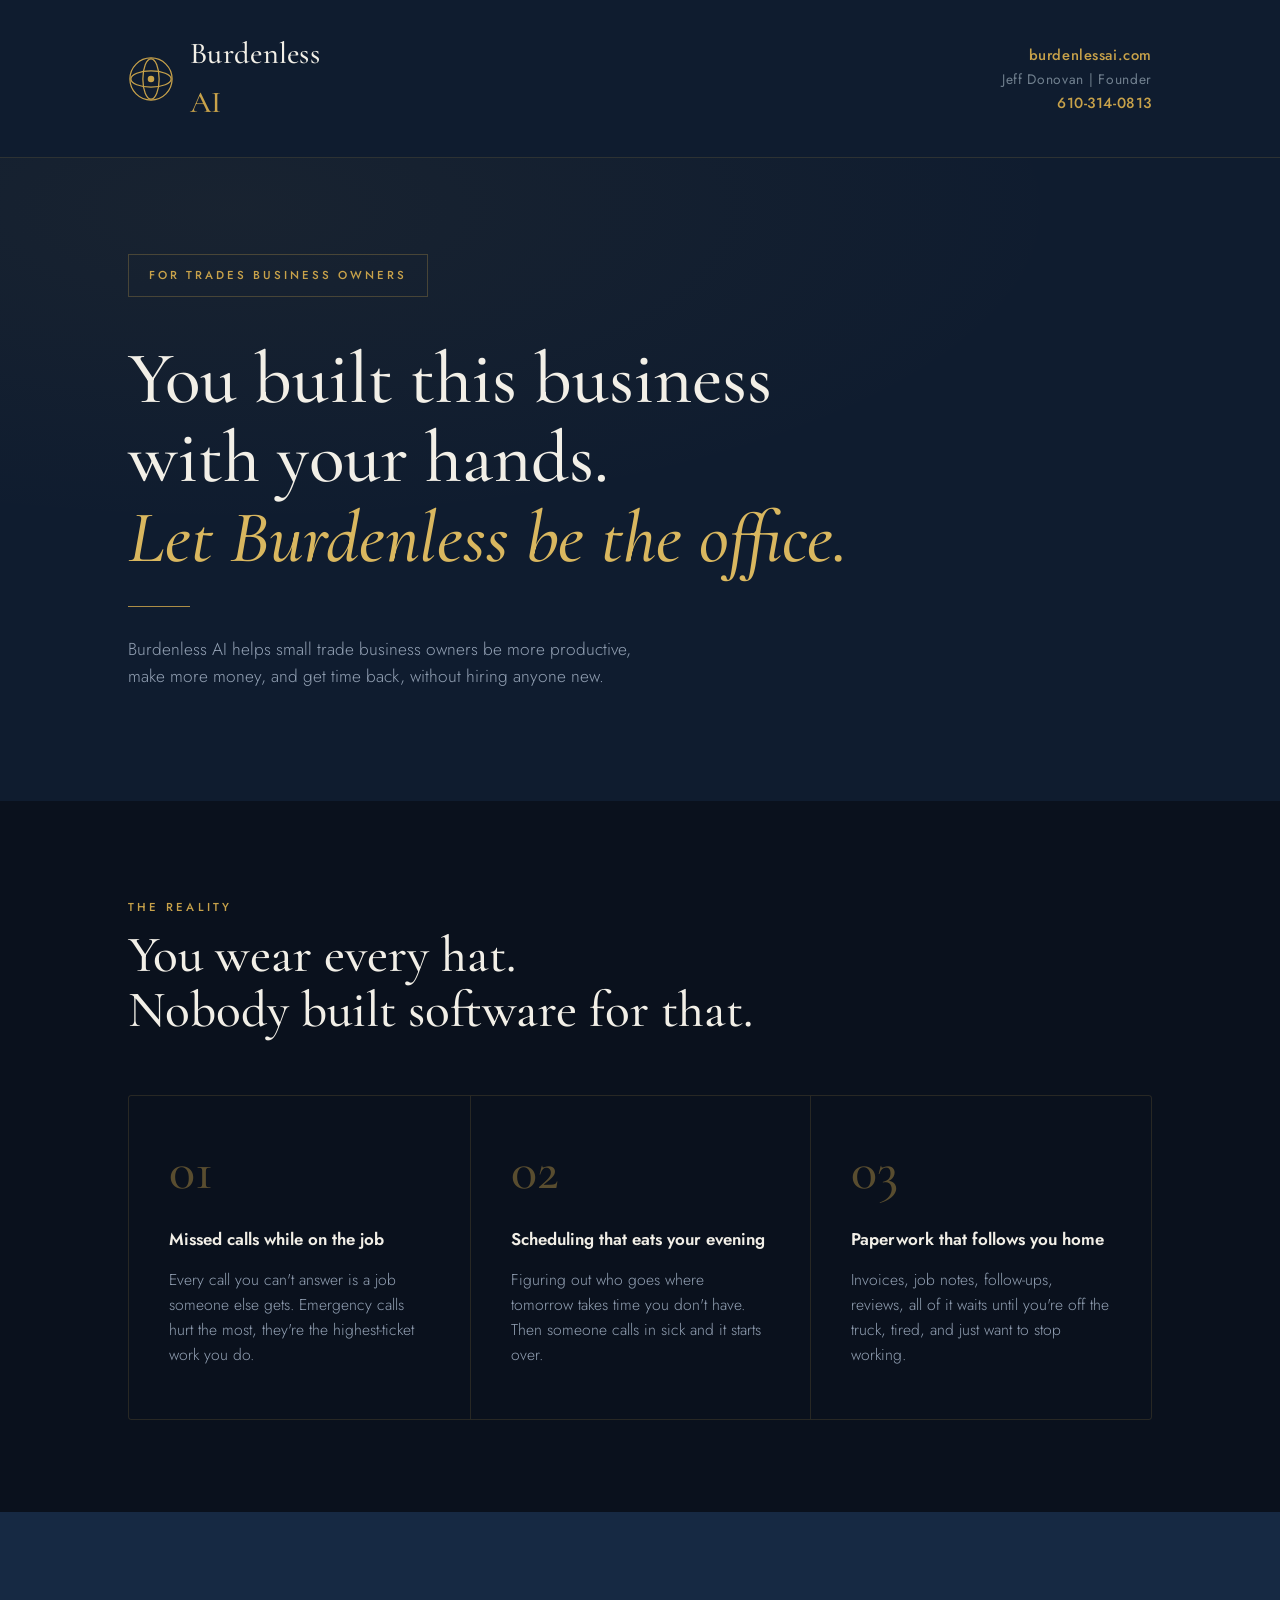
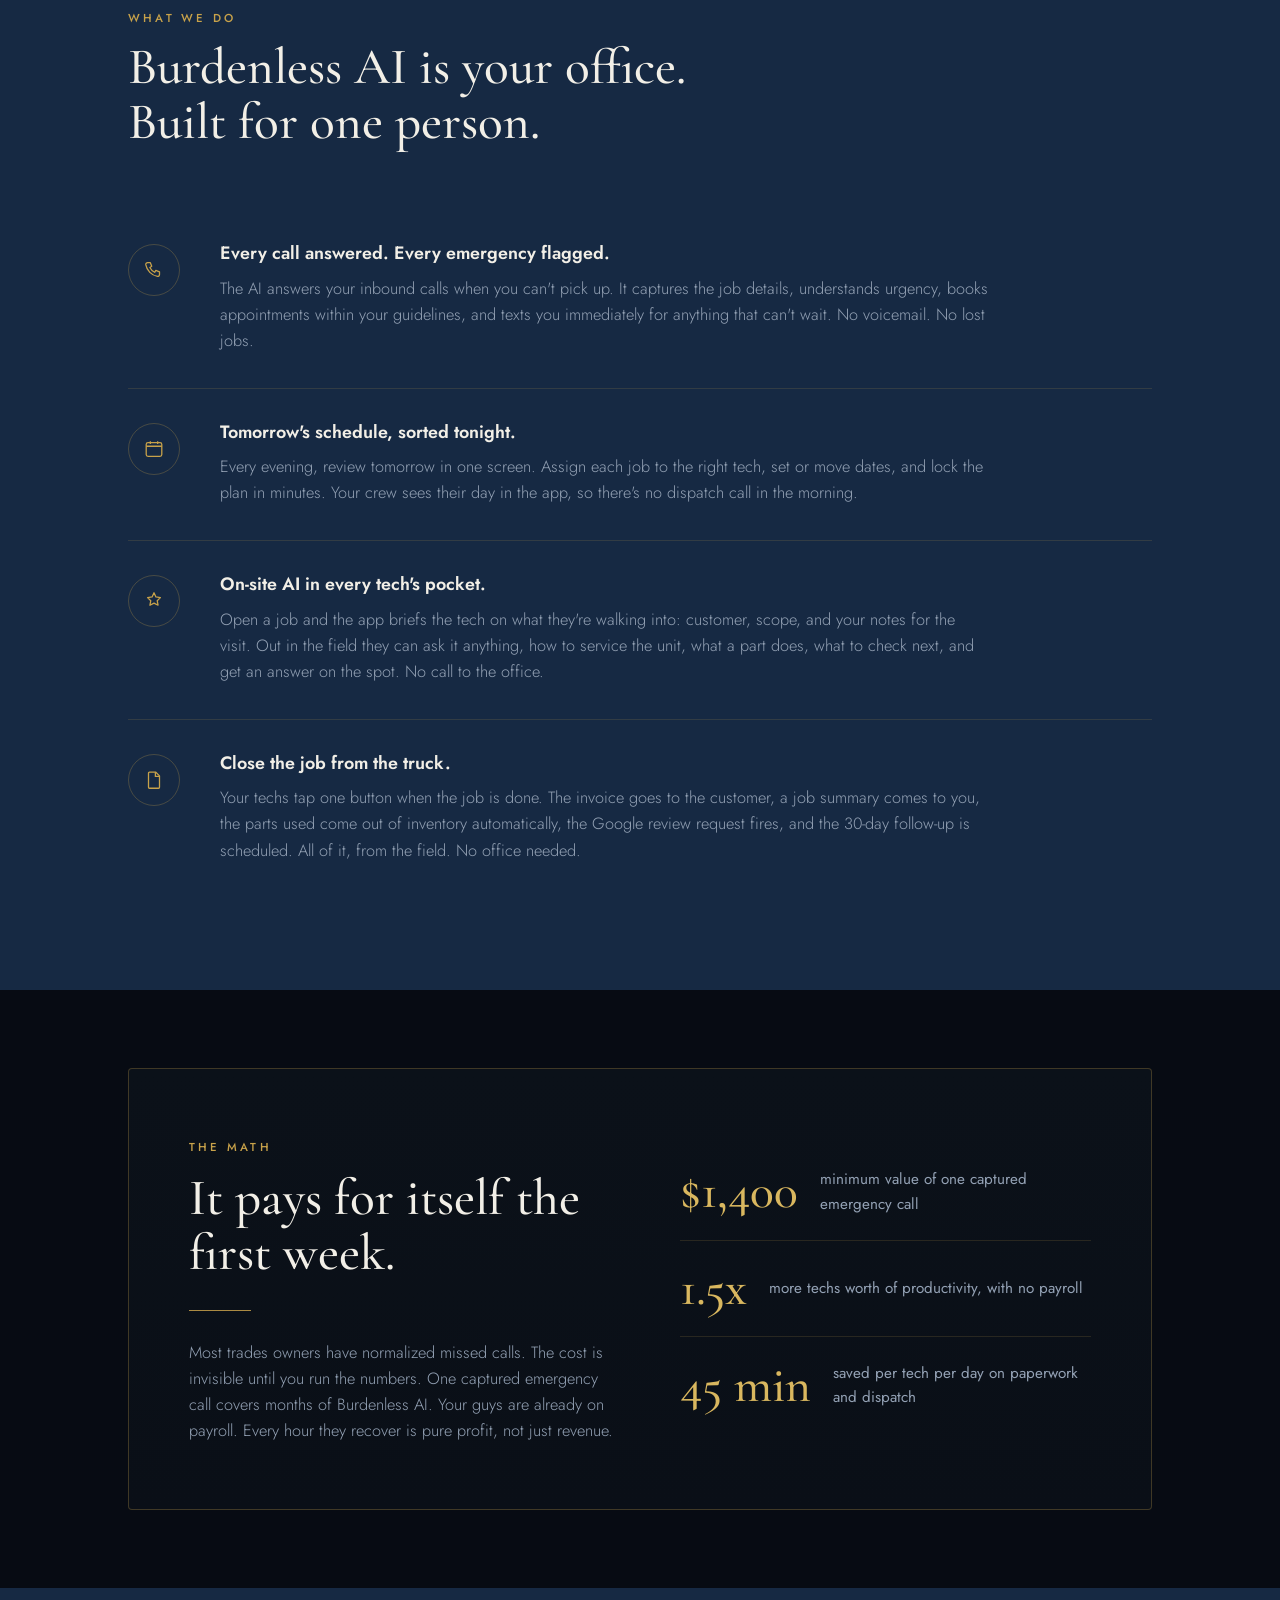
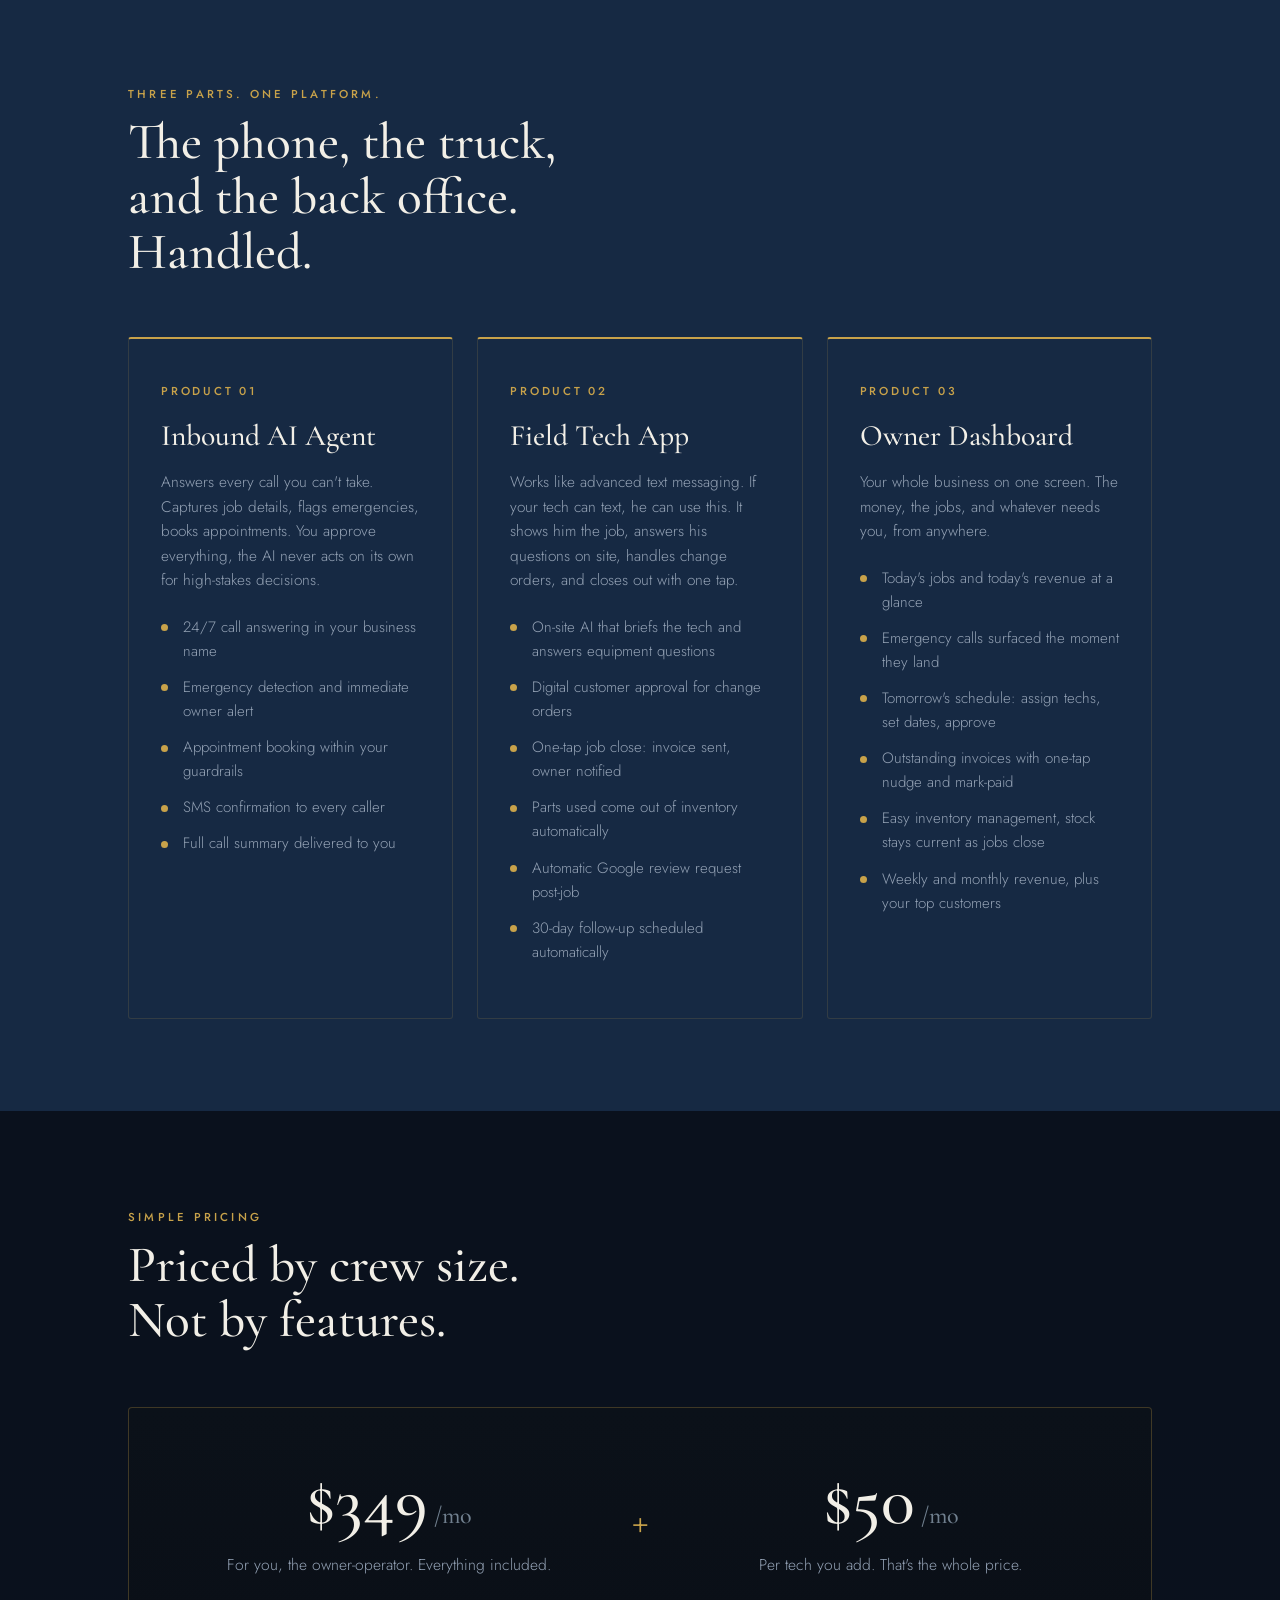
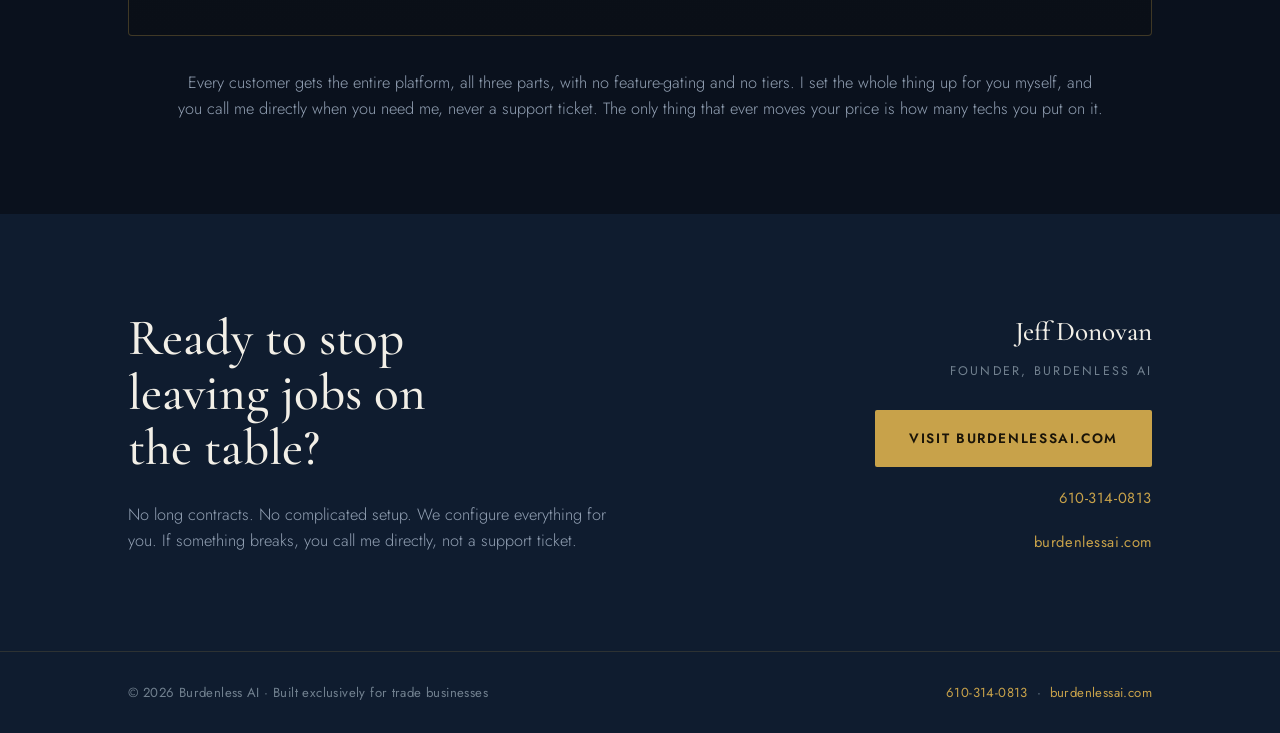
==== index.html @ 1ebee0e8 "Rename burdenless_sales_sheet.html to index.html" ====
<!DOCTYPE html>
<html lang="en">
<head>
<meta charset="UTF-8">
<meta name="viewport" content="width=device-width, initial-scale=1.0">
<title>Burdenless AI — Let Burdenless be the office</title>
<link rel="preconnect" href="https://fonts.googleapis.com">
<link rel="preconnect" href="https://fonts.gstatic.com" crossorigin>
<link href="https://fonts.googleapis.com/css2?family=Cormorant+Garamond:ital,wght@0,400;0,500;0,600;1,400;1,500&family=Jost:wght@300;400;500;600&display=swap" rel="stylesheet">
<style>
  :root{
    --navy:#0f1c2f;
    --navy-dark:#0a111d;
    --navy-light:#162943;
    --ink:#070b13;
    --card:#102036;
    --gold:#c8a24a;
    --gold-bright:#d9b75f;
    --gold-line:rgba(200,162,74,.28);
    --gold-line-soft:rgba(200,162,74,.16);
    --cream:#f2efe7;
    --muted:#93a1b4;
    --muted-dim:#71808f;
    --serif:"Cormorant Garamond",Georgia,serif;
    --sans:"Jost",system-ui,-apple-system,sans-serif;
  }
  *{margin:0;padding:0;box-sizing:border-box}
  html{scroll-behavior:smooth}
  body{
    font-family:var(--sans);
    background:var(--navy);
    color:var(--muted);
    line-height:1.6;
    -webkit-font-smoothing:antialiased;
  }
  .wrap{max-width:1120px;margin:0 auto;padding:0 48px}
  section{position:relative}

  /* type */
  .eyebrow{
    font-family:var(--sans);
    font-weight:500;
    font-size:.72rem;
    letter-spacing:.28em;
    text-transform:uppercase;
    color:var(--gold);
  }
  h1,h2,h3{font-family:var(--serif);color:var(--cream);font-weight:500;line-height:1.08}
  h1{font-size:clamp(2.8rem,6vw,4.6rem)}
  h2{font-size:clamp(2.1rem,4.4vw,3.2rem)}
  .gold-italic{font-style:italic;color:var(--gold-bright);font-weight:500}
  p{font-weight:300;font-size:1.02rem;color:var(--muted)}
  .lead{font-size:1.08rem;max-width:34rem}
  .rule{width:62px;height:1px;background:var(--gold);margin:1.8rem 0;opacity:.85}

  /* header */
  .site-head{border-bottom:1px solid var(--gold-line-soft)}
  .site-head .wrap{display:flex;align-items:center;justify-content:space-between;padding-top:30px;padding-bottom:30px}
  .brand{display:flex;align-items:center;gap:16px}
  .brand .mark{flex:0 0 46px}
  .brand .name{font-family:var(--serif);font-size:1.9rem;color:var(--cream);font-weight:500;letter-spacing:.01em}
  .brand .name b{color:var(--gold);font-weight:500}
  .head-right{text-align:right;line-height:1.5}
  .head-right a{color:var(--gold);text-decoration:none;font-size:.92rem;letter-spacing:.04em;font-weight:500}
  .head-right .who{color:var(--muted-dim);font-size:.86rem;letter-spacing:.05em}

  /* hero */
  .hero{background:
      radial-gradient(120% 90% at 18% 8%,rgba(200,162,74,.05),transparent 55%),
      var(--navy);
    padding:96px 0 110px}
  .pill{
    display:inline-block;border:1px solid var(--gold-line);
    padding:11px 20px;font-size:.72rem;letter-spacing:.26em;text-transform:uppercase;
    color:var(--gold);font-weight:500;margin-bottom:42px}
  .hero h1{margin-bottom:0}
  .hero .lead{margin-top:.4rem}

  /* generic section padding */
  .band{padding:92px 0}
  .band--dark{background:var(--navy-dark)}
  .band--light{background:var(--navy-light)}
  .band--ink{background:var(--ink)}

  /* reality / pain cards */
  .reality h2{margin:.6rem 0 0}
  .pain-grid{
    margin-top:56px;border:1px solid var(--gold-line-soft);border-radius:3px;
    display:grid;grid-template-columns:repeat(3,1fr)}
  .pain-cell{padding:48px 40px 52px}
  .pain-cell + .pain-cell{border-left:1px solid var(--gold-line-soft)}
  .pain-num{font-family:var(--serif);font-size:3.4rem;color:rgba(200,162,74,.42);line-height:1;font-weight:500}
  .pain-cell h3{font-family:var(--sans);font-weight:600;font-size:1.06rem;color:var(--cream);margin:30px 0 16px;line-height:1.35}
  .pain-cell p{font-size:.98rem}

  /* what we do */
  .wwd h2{margin:.6rem 0 0;max-width:24ch}
  .feature-list{margin-top:60px;display:flex;flex-direction:column}
  .feature{display:grid;grid-template-columns:84px 1fr;gap:8px;padding:34px 0}
  .feature + .feature{border-top:1px solid var(--gold-line-soft)}
  .ficon{width:52px;height:52px;border:1px solid var(--gold-line);border-radius:50%;
    display:flex;align-items:center;justify-content:center}
  .ficon svg{width:22px;height:22px;stroke:var(--gold);fill:none;stroke-width:1.4}
  .feature h3{font-family:var(--sans);font-weight:600;font-size:1.12rem;color:var(--cream);margin-bottom:12px}
  .feature p{max-width:48rem}

  /* math card */
  .math-wrap{padding:78px 0}
  .math{border:1px solid var(--gold-line);border-radius:4px;background:linear-gradient(180deg,#0b1119,#0a0f17);
    padding:64px 60px;display:grid;grid-template-columns:1.05fr 1fr;gap:60px;align-items:center}
  .math h2{margin:.8rem 0 0}
  .math .body{margin-top:1.6rem;max-width:30rem}
  .stats{display:flex;flex-direction:column}
  .stat{display:grid;grid-template-columns:auto 1fr;gap:22px;align-items:center;padding:24px 0}
  .stat + .stat{border-top:1px solid var(--gold-line-soft)}
  .stat .fig{font-family:var(--serif);font-weight:500;color:var(--gold-bright);font-size:3.1rem;line-height:.95;white-space:nowrap}
  .stat .lab{font-size:.95rem;color:var(--muted)}

  /* products */
  .prod h2{margin:.6rem 0 0;max-width:18ch}
  .prod-grid{margin-top:56px;display:grid;grid-template-columns:repeat(3,1fr);gap:24px}
  .prod-card{border:1px solid var(--gold-line-soft);border-top:2px solid var(--gold);border-radius:3px;
    padding:38px 32px 42px}
  .prod-card .tag{font-size:.72rem;letter-spacing:.24em;text-transform:uppercase;color:var(--gold);font-weight:500}
  .prod-card h3{font-family:var(--serif);font-size:1.85rem;font-weight:500;color:var(--cream);margin:18px 0 18px}
  .prod-card .desc{font-size:.96rem;margin-bottom:22px}
  .prod-card ul{list-style:none}
  .prod-card li{position:relative;padding-left:22px;font-size:.94rem;color:var(--muted);margin:12px 0;font-weight:300}
  .prod-card li::before{content:"";position:absolute;left:0;top:.62em;width:7px;height:7px;border-radius:50%;background:var(--gold)}

  /* pricing */
  .pricing h2{margin:.6rem 0 0}
  .price-panel{margin-top:58px;border:1px solid var(--gold-line);border-radius:4px;
    background:linear-gradient(180deg,#0b1119,#0a0f17);
    display:grid;grid-template-columns:1fr auto 1fr;align-items:center;gap:30px;padding:58px 48px}
  .price-main,.price-add{text-align:center}
  .price-big{font-family:var(--serif);font-size:4.4rem;color:var(--cream);font-weight:500;line-height:1}
  .price-unit{font-size:1.5rem;color:var(--muted-dim);margin-left:6px}
  .price-cap{font-size:.98rem;color:var(--muted);margin-top:16px;font-weight:300}
  .price-plus{font-family:var(--serif);font-size:2.6rem;color:var(--gold);line-height:1}
  .price-note{max-width:58rem;margin:34px auto 0;text-align:center;font-size:1.02rem;color:var(--muted);font-weight:300}

  /* cta */
  .cta{padding:96px 0}
  .cta-grid{display:grid;grid-template-columns:1.2fr 1fr;gap:60px;align-items:center}
  .cta h2{max-width:14ch}
  .cta .body{margin-top:1.6rem;max-width:30rem}
  .cta-right{text-align:right}
  .cta-right .sig{font-family:var(--serif);font-size:1.7rem;color:var(--cream);font-weight:500}
  .cta-right .role{font-size:.78rem;letter-spacing:.18em;text-transform:uppercase;color:var(--muted-dim);margin:8px 0 28px}
  .btn{display:inline-block;background:var(--gold);color:#1a1408;text-decoration:none;
    font-weight:600;letter-spacing:.12em;font-size:.85rem;text-transform:uppercase;
    padding:18px 34px;border-radius:2px;transition:background .2s}
  .btn:hover{background:var(--gold-bright)}
  .cta-right .link{display:block;margin-top:20px;color:var(--gold);text-decoration:none;font-size:.92rem;letter-spacing:.04em}

  footer{border-top:1px solid var(--gold-line-soft)}
  footer .wrap{display:flex;justify-content:space-between;align-items:center;
    padding-top:30px;padding-bottom:30px;font-size:.82rem;color:var(--muted-dim);letter-spacing:.03em}
  footer a{color:var(--gold);text-decoration:none}

  /* responsive */
  @media(max-width:980px){
    .prod-grid{grid-template-columns:1fr}
  }
  @media(max-width:860px){
    .wrap{padding:0 26px}
    .site-head .wrap{flex-direction:column;gap:16px;text-align:center}
    .head-right{text-align:center}
    .hero{padding:64px 0 72px}
    .band{padding:64px 0}
    .pain-grid,.prod-grid,.price-panel,.math,.cta-grid{grid-template-columns:1fr}
    .pain-cell + .pain-cell{border-left:none;border-top:1px solid var(--gold-line-soft)}
    .math{padding:44px 32px;gap:36px}
    .feature{grid-template-columns:1fr;gap:18px}
    .cta-right,.cta-right.cta-right{text-align:left}
    footer .wrap{flex-direction:column;gap:10px;text-align:center}
  }
  @media print{
    body{background:#fff}
    .hero,.band--dark,.band--light,.band--ink,.math{background:#fff !important}
    h1,h2,h3,.brand .name{color:#11203a}
  }
</style>
</head>
<body>

<!-- HEADER -->
<header class="site-head">
  <div class="wrap">
    <div class="brand">
      <svg class="mark" viewBox="0 0 48 48" fill="none" xmlns="http://www.w3.org/2000/svg" aria-hidden="true">
        <circle cx="24" cy="24" r="22" stroke="#c8a24a" stroke-width="1.3"/>
        <ellipse cx="24" cy="24" rx="21" ry="8.5" stroke="#c8a24a" stroke-width="1.3"/>
        <ellipse cx="24" cy="24" rx="8.5" ry="21" stroke="#c8a24a" stroke-width="1.3"/>
        <circle cx="24" cy="24" r="3.4" fill="#c8a24a"/>
      </svg>
      <span class="name">Burdenless <b>AI</b></span>
    </div>
    <div class="head-right">
      <a href="https://burdenlessai.com">burdenlessai.com</a><br>
      <span class="who">Jeff Donovan | Founder</span><br>
      <a href="tel:+16103140813">610-314-0813</a>
    </div>
  </div>
</header>

<!-- HERO -->
<section class="hero">
  <div class="wrap">
    <span class="pill">For trades business owners</span>
    <h1>You built this business<br>with your hands.<br><span class="gold-italic">Let Burdenless be the office.</span></h1>
    <div class="rule"></div>
    <p class="lead">Burdenless AI helps small trade business owners be more productive, make more money, and get time back, without hiring anyone new.</p>
  </div>
</section>

<!-- THE REALITY -->
<section class="band band--dark reality">
  <div class="wrap">
    <span class="eyebrow">The reality</span>
    <h2>You wear every hat.<br>Nobody built software for that.</h2>
    <div class="pain-grid">
      <div class="pain-cell">
        <div class="pain-num">01</div>
        <h3>Missed calls while on the job</h3>
        <p>Every call you can't answer is a job someone else gets. Emergency calls hurt the most, they're the highest-ticket work you do.</p>
      </div>
      <div class="pain-cell">
        <div class="pain-num">02</div>
        <h3>Scheduling that eats your evening</h3>
        <p>Figuring out who goes where tomorrow takes time you don't have. Then someone calls in sick and it starts over.</p>
      </div>
      <div class="pain-cell">
        <div class="pain-num">03</div>
        <h3>Paperwork that follows you home</h3>
        <p>Invoices, job notes, follow-ups, reviews, all of it waits until you're off the truck, tired, and just want to stop working.</p>
      </div>
    </div>
  </div>
</section>

<!-- WHAT WE DO -->
<section class="band band--light wwd">
  <div class="wrap">
    <span class="eyebrow">What we do</span>
    <h2>Burdenless AI is your office. Built for one person.</h2>
    <div class="feature-list">

      <div class="feature">
        <div class="ficon">
          <svg viewBox="0 0 24 24"><path d="M5 4h3l1.5 4-2 1.3a11 11 0 0 0 5.2 5.2l1.3-2 4 1.5v3a2 2 0 0 1-2.2 2A16 16 0 0 1 3 6.2 2 2 0 0 1 5 4Z" stroke-linejoin="round"/></svg>
        </div>
        <div>
          <h3>Every call answered. Every emergency flagged.</h3>
          <p>The AI answers your inbound calls when you can't pick up. It captures the job details, understands urgency, books appointments within your guidelines, and texts you immediately for anything that can't wait. No voicemail. No lost jobs.</p>
        </div>
      </div>

      <div class="feature">
        <div class="ficon">
          <svg viewBox="0 0 24 24"><rect x="3.5" y="5" width="17" height="15" rx="2"/><path d="M3.5 9h17M8 3.5v3M16 3.5v3"/></svg>
        </div>
        <div>
          <h3>Tomorrow's schedule, sorted tonight.</h3>
          <p>Every evening, review tomorrow in one screen. Assign each job to the right tech, set or move dates, and lock the plan in minutes. Your crew sees their day in the app, so there's no dispatch call in the morning.</p>
        </div>
      </div>

      <div class="feature">
        <div class="ficon">
          <svg viewBox="0 0 24 24"><path d="M12 3l2.1 4.6L19 8.3l-3.5 3.4.9 4.9L12 14.3 7.6 16.6l.9-4.9L5 8.3l4.9-.7L12 3Z" stroke-linejoin="round"/></svg>
        </div>
        <div>
          <h3>On-site AI in every tech's pocket.</h3>
          <p>Open a job and the app briefs the tech on what they're walking into: customer, scope, and your notes for the visit. Out in the field they can ask it anything, how to service the unit, what a part does, what to check next, and get an answer on the spot. No call to the office.</p>
        </div>
      </div>

      <div class="feature">
        <div class="ficon">
          <svg viewBox="0 0 24 24"><path d="M7 3.5h7l4 4V20a1 1 0 0 1-1 1H7a1 1 0 0 1-1-1V4.5a1 1 0 0 1 1-1Z" stroke-linejoin="round"/><path d="M13.5 3.5V8h4.5"/></svg>
        </div>
        <div>
          <h3>Close the job from the truck.</h3>
          <p>Your techs tap one button when the job is done. The invoice goes to the customer, a job summary comes to you, the parts used come out of inventory automatically, the Google review request fires, and the 30-day follow-up is scheduled. All of it, from the field. No office needed.</p>
        </div>
      </div>

    </div>
  </div>
</section>

<!-- THE MATH -->
<section class="band--ink math-wrap">
  <div class="wrap">
    <div class="math">
      <div>
        <span class="eyebrow">The math</span>
        <h2>It pays for itself the first week.</h2>
        <div class="rule"></div>
        <p class="body">Most trades owners have normalized missed calls. The cost is invisible until you run the numbers. One captured emergency call covers months of Burdenless AI. Your guys are already on payroll. Every hour they recover is pure profit, not just revenue.</p>
      </div>
      <div class="stats">
        <div class="stat">
          <div class="fig">$1,400</div>
          <div class="lab">minimum value of one captured emergency call</div>
        </div>
        <div class="stat">
          <div class="fig">1.5x</div>
          <div class="lab">more techs worth of productivity, with no payroll</div>
        </div>
        <div class="stat">
          <div class="fig">45 min</div>
          <div class="lab">saved per tech per day on paperwork and dispatch</div>
        </div>
      </div>
    </div>
  </div>
</section>

<!-- TWO PRODUCTS -->
<section class="band band--light prod">
  <div class="wrap">
    <span class="eyebrow">Three parts. One platform.</span>
    <h2>The phone, the truck, and the back office. Handled.</h2>
    <div class="prod-grid">
      <div class="prod-card">
        <span class="tag">Product 01</span>
        <h3>Inbound AI Agent</h3>
        <p class="desc">Answers every call you can't take. Captures job details, flags emergencies, books appointments. You approve everything, the AI never acts on its own for high-stakes decisions.</p>
        <ul>
          <li>24/7 call answering in your business name</li>
          <li>Emergency detection and immediate owner alert</li>
          <li>Appointment booking within your guardrails</li>
          <li>SMS confirmation to every caller</li>
          <li>Full call summary delivered to you</li>
        </ul>
      </div>
      <div class="prod-card">
        <span class="tag">Product 02</span>
        <h3>Field Tech App</h3>
        <p class="desc">Works like advanced text messaging. If your tech can text, he can use this. It shows him the job, answers his questions on site, handles change orders, and closes out with one tap.</p>
        <ul>
          <li>On-site AI that briefs the tech and answers equipment questions</li>
          <li>Digital customer approval for change orders</li>
          <li>One-tap job close: invoice sent, owner notified</li>
          <li>Parts used come out of inventory automatically</li>
          <li>Automatic Google review request post-job</li>
          <li>30-day follow-up scheduled automatically</li>
        </ul>
      </div>
      <div class="prod-card">
        <span class="tag">Product 03</span>
        <h3>Owner Dashboard</h3>
        <p class="desc">Your whole business on one screen. The money, the jobs, and whatever needs you, from anywhere.</p>
        <ul>
          <li>Today's jobs and today's revenue at a glance</li>
          <li>Emergency calls surfaced the moment they land</li>
          <li>Tomorrow's schedule: assign techs, set dates, approve</li>
          <li>Outstanding invoices with one-tap nudge and mark-paid</li>
          <li>Easy inventory management, stock stays current as jobs close</li>
          <li>Weekly and monthly revenue, plus your top customers</li>
        </ul>
      </div>
    </div>
  </div>
</section>

<!-- PRICING -->
<section class="band band--dark pricing">
  <div class="wrap">
    <span class="eyebrow">Simple pricing</span>
    <h2>Priced by crew size.<br>Not by features.</h2>
    <div class="price-panel">
      <div class="price-main">
        <div class="price-big">$349<span class="price-unit">/mo</span></div>
        <div class="price-cap">For you, the owner-operator. Everything included.</div>
      </div>
      <div class="price-plus">+</div>
      <div class="price-add">
        <div class="price-big">$50<span class="price-unit">/mo</span></div>
        <div class="price-cap">Per tech you add. That's the whole price.</div>
      </div>
    </div>
    <p class="price-note">Every customer gets the entire platform, all three parts, with no feature-gating and no tiers. I set the whole thing up for you myself, and you call me directly when you need me, never a support ticket. The only thing that ever moves your price is how many techs you put on it.</p>
  </div>
</section>

<!-- CTA -->
<section class="cta">
  <div class="wrap cta-grid">
    <div>
      <h2>Ready to stop leaving jobs on the table?</h2>
      <p class="body">No long contracts. No complicated setup. We configure everything for you. If something breaks, you call me directly, not a support ticket.</p>
    </div>
    <div class="cta-right">
      <div class="sig">Jeff Donovan</div>
      <div class="role">Founder, Burdenless AI</div>
      <a class="btn" href="https://burdenlessai.com">Visit burdenlessai.com</a>
      <a class="link" href="tel:+16103140813">610-314-0813</a>
      <a class="link" href="https://burdenlessai.com">burdenlessai.com</a>
    </div>
  </div>
</section>

<footer>
  <div class="wrap">
    <span>© 2026 Burdenless AI · Built exclusively for trade businesses</span>
    <span class="foot-contact"><a href="tel:+16103140813">610-314-0813</a> &nbsp;·&nbsp; <a href="https://burdenlessai.com">burdenlessai.com</a></span>
  </div>
</footer>

</body>
</html>
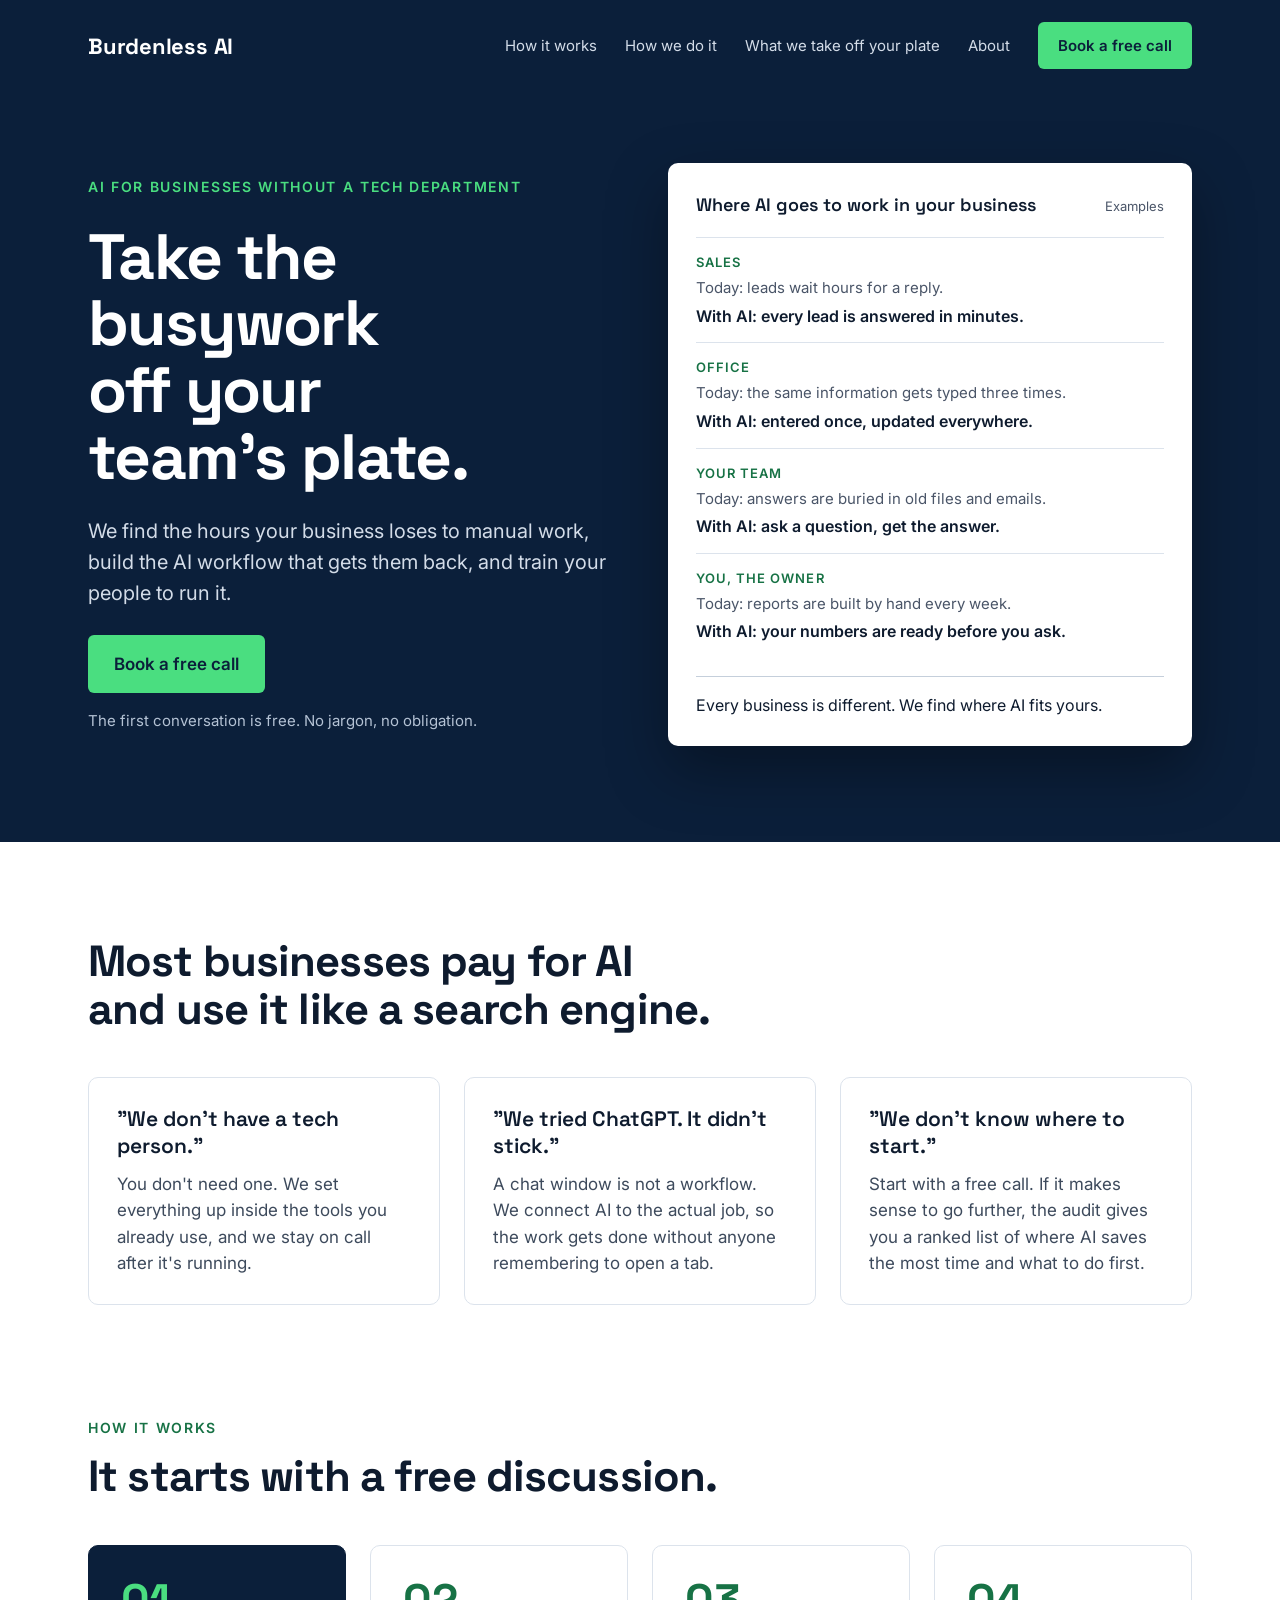
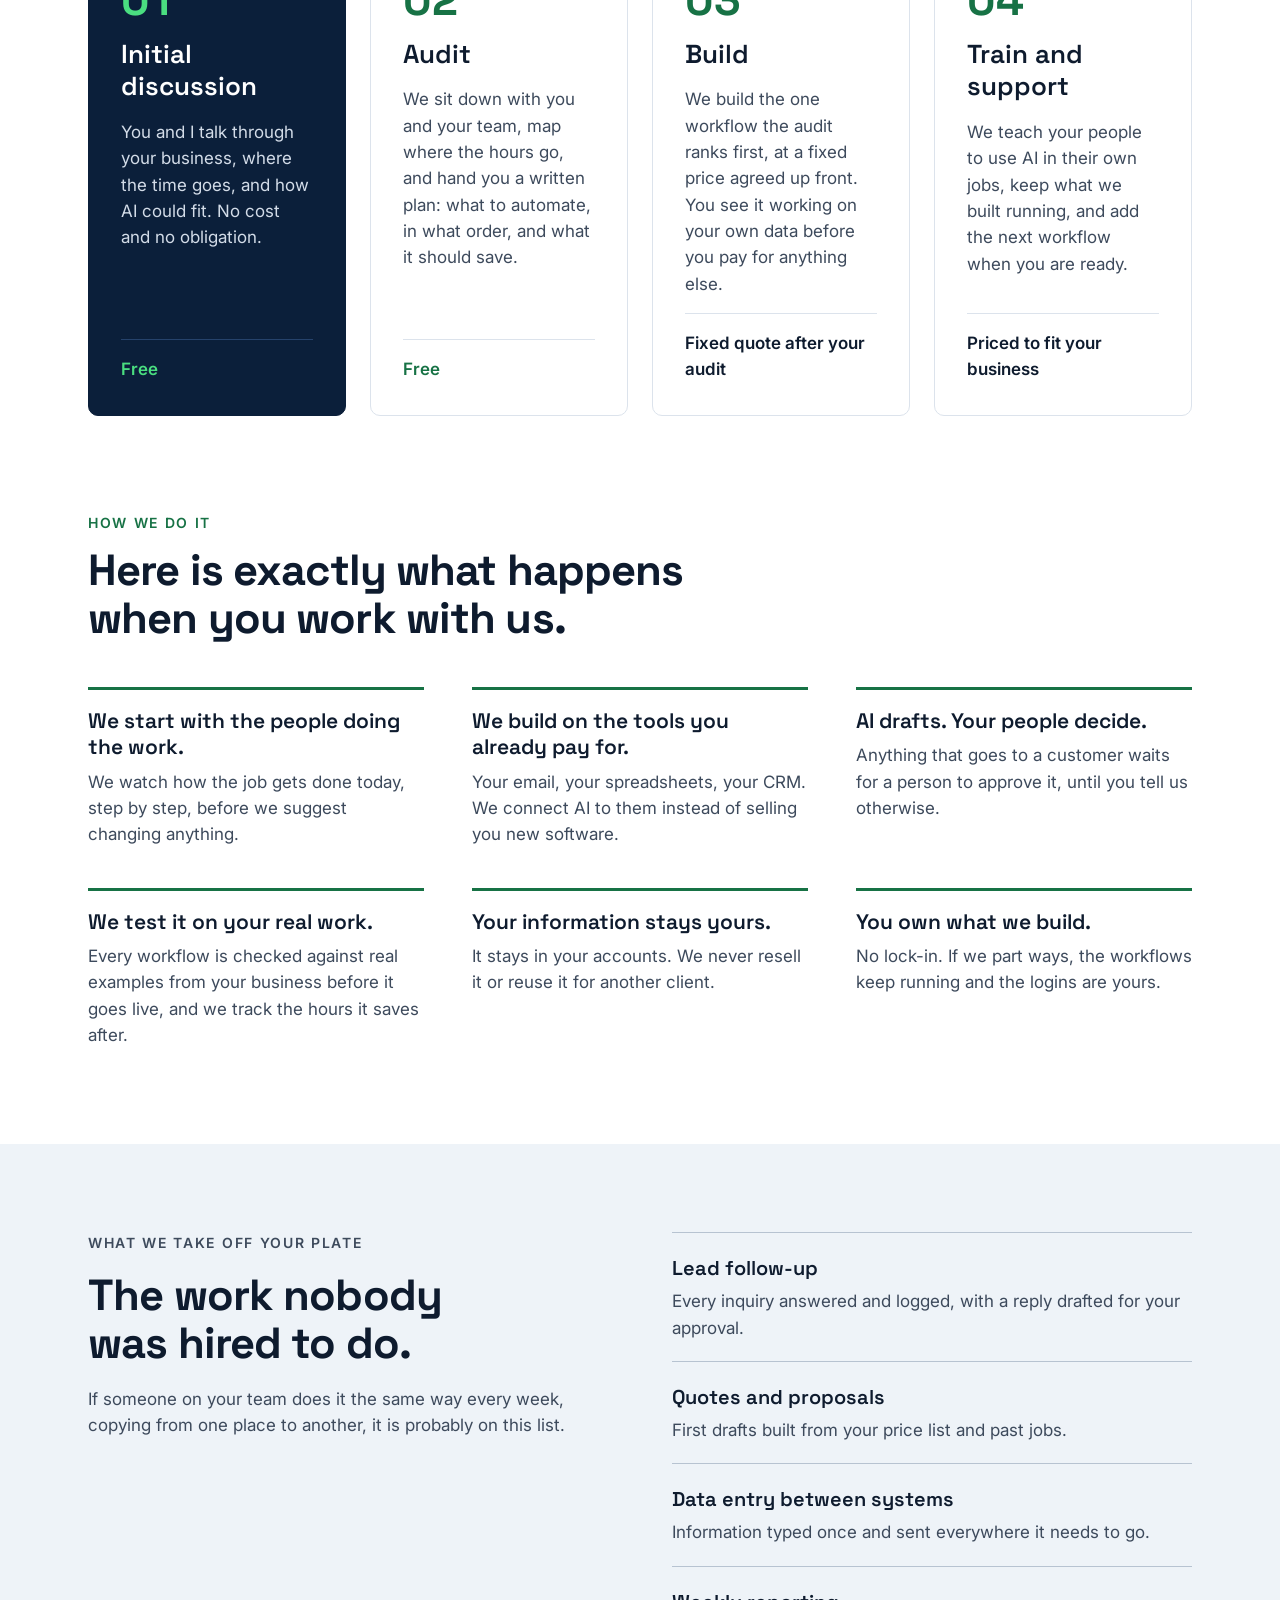
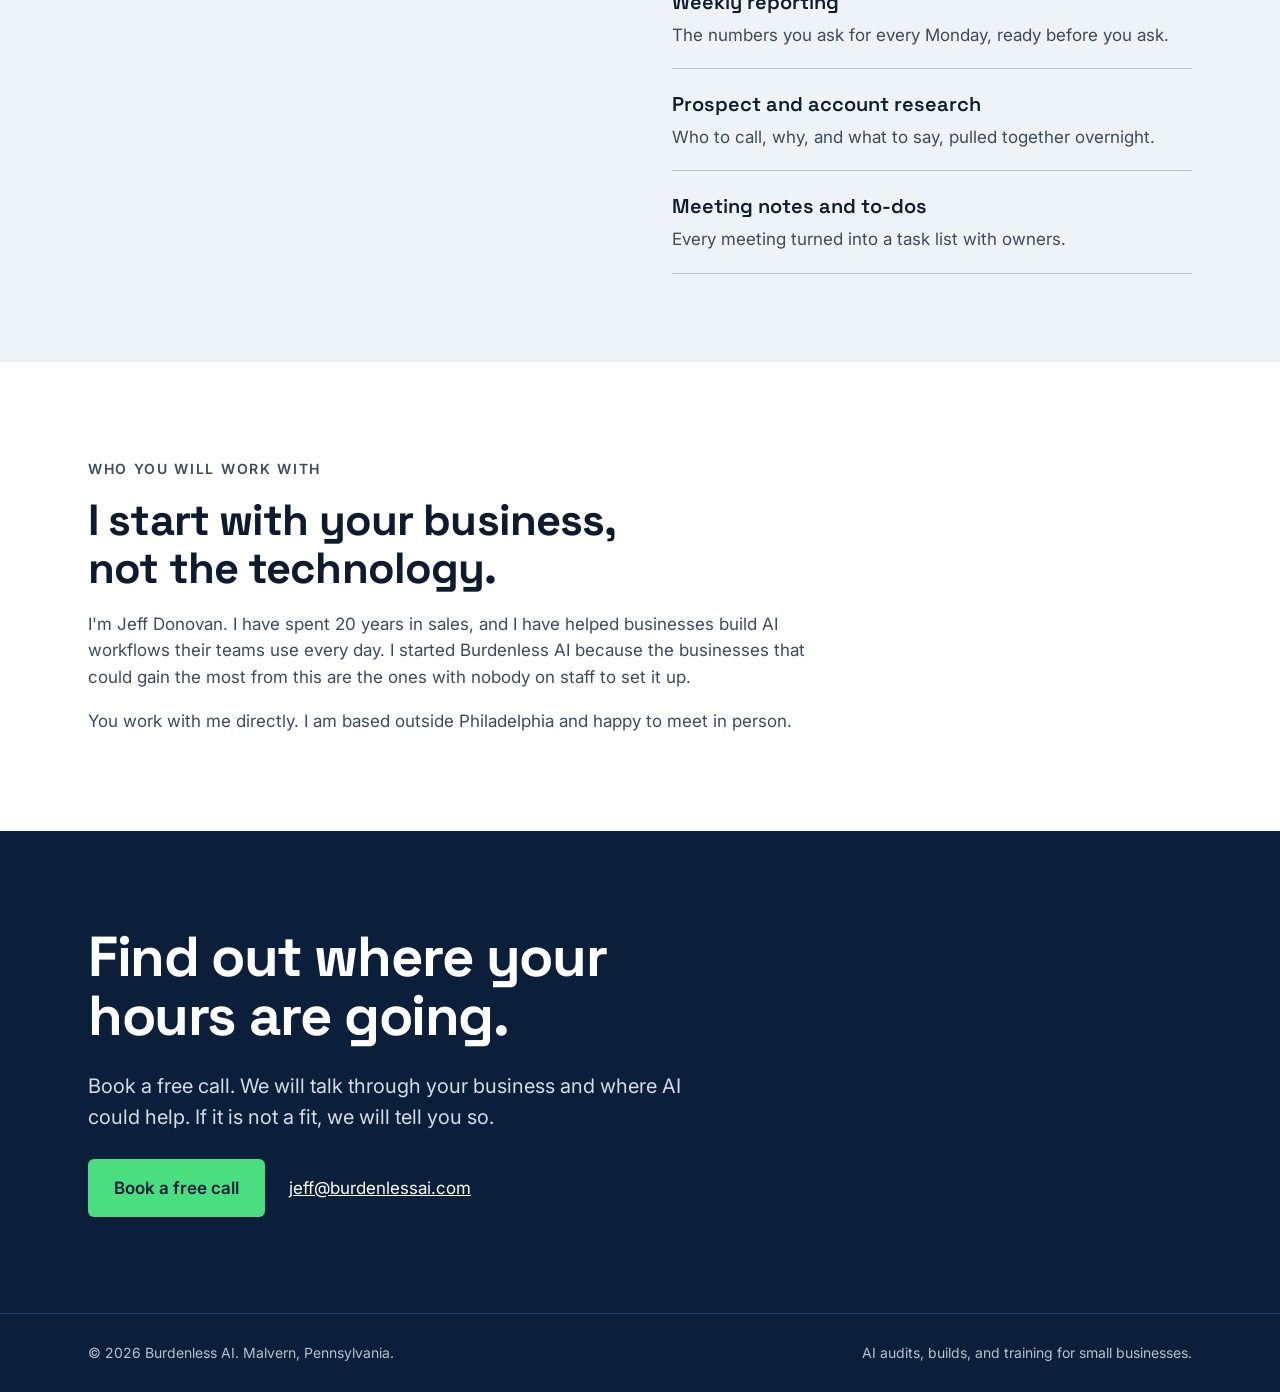
==== commit 2bb34a7a: "Replace sales sheet with new Burdenless AI website" ====
--- a/index.html
+++ b/index.html
@@ -1,415 +1,243 @@
 <!DOCTYPE html>
 <html lang="en">
 <head>
-<meta charset="UTF-8">
-<meta name="viewport" content="width=device-width, initial-scale=1.0">
-<title>Burdenless AI — Let Burdenless be the office</title>
+<meta charset="utf-8">
+<meta name="viewport" content="width=device-width, initial-scale=1">
+<title>Burdenless AI | AI for businesses without a tech department</title>
+<meta name="description" content="Burdenless AI finds the hours your business loses to manual work, builds the AI workflow that gets them back, and trains your people to run it. Start with a free discussion.">
+<meta property="og:title" content="Burdenless AI">
+<meta property="og:description" content="AI for businesses without a tech department. Start with a free discussion.">
+<meta property="og:type" content="website">
+<meta property="og:url" content="https://burdenlessai.com/">
+<link rel="icon" href="data:image/svg+xml,%3Csvg xmlns='http://www.w3.org/2000/svg' viewBox='0 0 64 64'%3E%3Crect width='64' height='64' rx='12' fill='%230B1F3A'/%3E%3Cpath d='M20 14h14a11 11 0 0 1 7 19.5A12 12 0 0 1 35 50H20z' fill='none' stroke='%234ADE80' stroke-width='6' stroke-linejoin='round'/%3E%3C/svg%3E">
 <link rel="preconnect" href="https://fonts.googleapis.com">
 <link rel="preconnect" href="https://fonts.gstatic.com" crossorigin>
-<link href="https://fonts.googleapis.com/css2?family=Cormorant+Garamond:ital,wght@0,400;0,500;0,600;1,400;1,500&family=Jost:wght@300;400;500;600&display=swap" rel="stylesheet">
+<link rel="stylesheet" href="https://fonts.googleapis.com/css2?family=Inter:wght@400;500;600&family=Space+Grotesk:wght@500;600;700&display=swap">
 <style>
-  :root{
-    --navy:#0f1c2f;
-    --navy-dark:#0a111d;
-    --navy-light:#162943;
-    --ink:#070b13;
-    --card:#102036;
-    --gold:#c8a24a;
-    --gold-bright:#d9b75f;
-    --gold-line:rgba(200,162,74,.28);
-    --gold-line-soft:rgba(200,162,74,.16);
-    --cream:#f2efe7;
-    --muted:#93a1b4;
-    --muted-dim:#71808f;
-    --serif:"Cormorant Garamond",Georgia,serif;
-    --sans:"Jost",system-ui,-apple-system,sans-serif;
-  }
-  *{margin:0;padding:0;box-sizing:border-box}
-  html{scroll-behavior:smooth}
-  body{
-    font-family:var(--sans);
-    background:var(--navy);
-    color:var(--muted);
-    line-height:1.6;
-    -webkit-font-smoothing:antialiased;
-  }
-  .wrap{max-width:1120px;margin:0 auto;padding:0 48px}
-  section{position:relative}
-
-  /* type */
-  .eyebrow{
-    font-family:var(--sans);
-    font-weight:500;
-    font-size:.72rem;
-    letter-spacing:.28em;
-    text-transform:uppercase;
-    color:var(--gold);
-  }
-  h1,h2,h3{font-family:var(--serif);color:var(--cream);font-weight:500;line-height:1.08}
-  h1{font-size:clamp(2.8rem,6vw,4.6rem)}
-  h2{font-size:clamp(2.1rem,4.4vw,3.2rem)}
-  .gold-italic{font-style:italic;color:var(--gold-bright);font-weight:500}
-  p{font-weight:300;font-size:1.02rem;color:var(--muted)}
-  .lead{font-size:1.08rem;max-width:34rem}
-  .rule{width:62px;height:1px;background:var(--gold);margin:1.8rem 0;opacity:.85}
-
-  /* header */
-  .site-head{border-bottom:1px solid var(--gold-line-soft)}
-  .site-head .wrap{display:flex;align-items:center;justify-content:space-between;padding-top:30px;padding-bottom:30px}
-  .brand{display:flex;align-items:center;gap:16px}
-  .brand .mark{flex:0 0 46px}
-  .brand .name{font-family:var(--serif);font-size:1.9rem;color:var(--cream);font-weight:500;letter-spacing:.01em}
-  .brand .name b{color:var(--gold);font-weight:500}
-  .head-right{text-align:right;line-height:1.5}
-  .head-right a{color:var(--gold);text-decoration:none;font-size:.92rem;letter-spacing:.04em;font-weight:500}
-  .head-right .who{color:var(--muted-dim);font-size:.86rem;letter-spacing:.05em}
-
-  /* hero */
-  .hero{background:
-      radial-gradient(120% 90% at 18% 8%,rgba(200,162,74,.05),transparent 55%),
-      var(--navy);
-    padding:96px 0 110px}
-  .pill{
-    display:inline-block;border:1px solid var(--gold-line);
-    padding:11px 20px;font-size:.72rem;letter-spacing:.26em;text-transform:uppercase;
-    color:var(--gold);font-weight:500;margin-bottom:42px}
-  .hero h1{margin-bottom:0}
-  .hero .lead{margin-top:.4rem}
-
-  /* generic section padding */
-  .band{padding:92px 0}
-  .band--dark{background:var(--navy-dark)}
-  .band--light{background:var(--navy-light)}
-  .band--ink{background:var(--ink)}
-
-  /* reality / pain cards */
-  .reality h2{margin:.6rem 0 0}
-  .pain-grid{
-    margin-top:56px;border:1px solid var(--gold-line-soft);border-radius:3px;
-    display:grid;grid-template-columns:repeat(3,1fr)}
-  .pain-cell{padding:48px 40px 52px}
-  .pain-cell + .pain-cell{border-left:1px solid var(--gold-line-soft)}
-  .pain-num{font-family:var(--serif);font-size:3.4rem;color:rgba(200,162,74,.42);line-height:1;font-weight:500}
-  .pain-cell h3{font-family:var(--sans);font-weight:600;font-size:1.06rem;color:var(--cream);margin:30px 0 16px;line-height:1.35}
-  .pain-cell p{font-size:.98rem}
-
-  /* what we do */
-  .wwd h2{margin:.6rem 0 0;max-width:24ch}
-  .feature-list{margin-top:60px;display:flex;flex-direction:column}
-  .feature{display:grid;grid-template-columns:84px 1fr;gap:8px;padding:34px 0}
-  .feature + .feature{border-top:1px solid var(--gold-line-soft)}
-  .ficon{width:52px;height:52px;border:1px solid var(--gold-line);border-radius:50%;
-    display:flex;align-items:center;justify-content:center}
-  .ficon svg{width:22px;height:22px;stroke:var(--gold);fill:none;stroke-width:1.4}
-  .feature h3{font-family:var(--sans);font-weight:600;font-size:1.12rem;color:var(--cream);margin-bottom:12px}
-  .feature p{max-width:48rem}
-
-  /* math card */
-  .math-wrap{padding:78px 0}
-  .math{border:1px solid var(--gold-line);border-radius:4px;background:linear-gradient(180deg,#0b1119,#0a0f17);
-    padding:64px 60px;display:grid;grid-template-columns:1.05fr 1fr;gap:60px;align-items:center}
-  .math h2{margin:.8rem 0 0}
-  .math .body{margin-top:1.6rem;max-width:30rem}
-  .stats{display:flex;flex-direction:column}
-  .stat{display:grid;grid-template-columns:auto 1fr;gap:22px;align-items:center;padding:24px 0}
-  .stat + .stat{border-top:1px solid var(--gold-line-soft)}
-  .stat .fig{font-family:var(--serif);font-weight:500;color:var(--gold-bright);font-size:3.1rem;line-height:.95;white-space:nowrap}
-  .stat .lab{font-size:.95rem;color:var(--muted)}
-
-  /* products */
-  .prod h2{margin:.6rem 0 0;max-width:18ch}
-  .prod-grid{margin-top:56px;display:grid;grid-template-columns:repeat(3,1fr);gap:24px}
-  .prod-card{border:1px solid var(--gold-line-soft);border-top:2px solid var(--gold);border-radius:3px;
-    padding:38px 32px 42px}
-  .prod-card .tag{font-size:.72rem;letter-spacing:.24em;text-transform:uppercase;color:var(--gold);font-weight:500}
-  .prod-card h3{font-family:var(--serif);font-size:1.85rem;font-weight:500;color:var(--cream);margin:18px 0 18px}
-  .prod-card .desc{font-size:.96rem;margin-bottom:22px}
-  .prod-card ul{list-style:none}
-  .prod-card li{position:relative;padding-left:22px;font-size:.94rem;color:var(--muted);margin:12px 0;font-weight:300}
-  .prod-card li::before{content:"";position:absolute;left:0;top:.62em;width:7px;height:7px;border-radius:50%;background:var(--gold)}
-
-  /* pricing */
-  .pricing h2{margin:.6rem 0 0}
-  .price-panel{margin-top:58px;border:1px solid var(--gold-line);border-radius:4px;
-    background:linear-gradient(180deg,#0b1119,#0a0f17);
-    display:grid;grid-template-columns:1fr auto 1fr;align-items:center;gap:30px;padding:58px 48px}
-  .price-main,.price-add{text-align:center}
-  .price-big{font-family:var(--serif);font-size:4.4rem;color:var(--cream);font-weight:500;line-height:1}
-  .price-unit{font-size:1.5rem;color:var(--muted-dim);margin-left:6px}
-  .price-cap{font-size:.98rem;color:var(--muted);margin-top:16px;font-weight:300}
-  .price-plus{font-family:var(--serif);font-size:2.6rem;color:var(--gold);line-height:1}
-  .price-note{max-width:58rem;margin:34px auto 0;text-align:center;font-size:1.02rem;color:var(--muted);font-weight:300}
-
-  /* cta */
-  .cta{padding:96px 0}
-  .cta-grid{display:grid;grid-template-columns:1.2fr 1fr;gap:60px;align-items:center}
-  .cta h2{max-width:14ch}
-  .cta .body{margin-top:1.6rem;max-width:30rem}
-  .cta-right{text-align:right}
-  .cta-right .sig{font-family:var(--serif);font-size:1.7rem;color:var(--cream);font-weight:500}
-  .cta-right .role{font-size:.78rem;letter-spacing:.18em;text-transform:uppercase;color:var(--muted-dim);margin:8px 0 28px}
-  .btn{display:inline-block;background:var(--gold);color:#1a1408;text-decoration:none;
-    font-weight:600;letter-spacing:.12em;font-size:.85rem;text-transform:uppercase;
-    padding:18px 34px;border-radius:2px;transition:background .2s}
-  .btn:hover{background:var(--gold-bright)}
-  .cta-right .link{display:block;margin-top:20px;color:var(--gold);text-decoration:none;font-size:.92rem;letter-spacing:.04em}
-
-  footer{border-top:1px solid var(--gold-line-soft)}
-  footer .wrap{display:flex;justify-content:space-between;align-items:center;
-    padding-top:30px;padding-bottom:30px;font-size:.82rem;color:var(--muted-dim);letter-spacing:.03em}
-  footer a{color:var(--gold);text-decoration:none}
-
-  /* responsive */
-  @media(max-width:980px){
-    .prod-grid{grid-template-columns:1fr}
-  }
-  @media(max-width:860px){
-    .wrap{padding:0 26px}
-    .site-head .wrap{flex-direction:column;gap:16px;text-align:center}
-    .head-right{text-align:center}
-    .hero{padding:64px 0 72px}
-    .band{padding:64px 0}
-    .pain-grid,.prod-grid,.price-panel,.math,.cta-grid{grid-template-columns:1fr}
-    .pain-cell + .pain-cell{border-left:none;border-top:1px solid var(--gold-line-soft)}
-    .math{padding:44px 32px;gap:36px}
-    .feature{grid-template-columns:1fr;gap:18px}
-    .cta-right,.cta-right.cta-right{text-align:left}
-    footer .wrap{flex-direction:column;gap:10px;text-align:center}
-  }
-  @media print{
-    body{background:#fff}
-    .hero,.band--dark,.band--light,.band--ink,.math{background:#fff !important}
-    h1,h2,h3,.brand .name{color:#11203a}
-  }
+:root {
+  --navy: #0B1F3A;
+  --navy-line: #25426B;
+  --ink: #0E1B2E;
+  --body: #3D4A5C;
+  --muted: #4A5568;
+  --on-navy: #D3DCE8;
+  --on-navy-muted: #B4C2D4;
+  --line: #DCE3EC;
+  --line-strong: #B7C3D1;
+  --tint: #EEF3F8;
+  --green: #177245;
+  --accent: #4ADE80;
+  --display: 'Space Grotesk', system-ui, sans-serif;
+}
+* { box-sizing: border-box; }
+html { scroll-behavior: smooth; }
+body { margin: 0; font-family: Inter, system-ui, sans-serif; color: var(--ink); background: #fff; line-height: 1.55; font-size: 17px; -webkit-font-smoothing: antialiased; }
+h1, h2, h3, p, ul { margin: 0; }
+a { color: var(--navy); }
+a:hover { color: #1D3F6E; }
+a:focus-visible { outline: 3px solid var(--accent); outline-offset: 3px; border-radius: 4px; }
+.wrap { max-width: 1160px; margin: 0 auto; padding-left: 28px; padding-right: 28px; }
+.dark { background: var(--navy); color: #fff; }
+.eyebrow { font-size: 14px; font-weight: 600; letter-spacing: 0.12em; text-transform: uppercase; color: var(--green); }
+.dark .eyebrow { color: var(--accent); }
+h2 { font-family: var(--display); font-weight: 700; font-size: clamp(30px, 3.4vw, 44px); line-height: 1.1; letter-spacing: -0.02em; text-wrap: balance; }
+h3 { font-family: var(--display); font-weight: 600; font-size: 21px; line-height: 1.25; }
+.btn { display: inline-block; background: var(--accent); color: var(--navy); text-decoration: none; font-weight: 600; font-size: 17px; padding: 16px 26px; border-radius: 6px; transition: background 0.15s; }
+.btn:hover { background: #6EE7A0; color: var(--navy); }
+.btn.small { font-size: 15px; padding: 12px 20px; }
+.stack { display: flex; flex-direction: column; }
+.cols { display: grid; gap: 24px; grid-template-columns: repeat(auto-fit, minmax(min(300px, 100%), 1fr)); }
+
+/* nav */
+.nav { padding-top: 22px; padding-bottom: 22px; display: flex; flex-wrap: wrap; align-items: center; justify-content: space-between; gap: 16px 32px; }
+.brand { font-family: var(--display); font-weight: 700; font-size: 22px; letter-spacing: -0.01em; color: #fff; text-decoration: none; }
+.brand:hover { color: #fff; }
+.nav nav { display: flex; flex-wrap: wrap; align-items: center; gap: 8px 28px; }
+.nav nav a:not(.btn) { color: var(--on-navy); text-decoration: none; font-size: 15px; padding: 12px 0; }
+.nav nav a:not(.btn):hover { color: #fff; }
+
+/* hero */
+.hero { padding-top: 72px; padding-bottom: 96px; display: grid; grid-template-columns: repeat(auto-fit, minmax(min(440px, 100%), 1fr)); gap: 56px; align-items: center; }
+.hero .stack { gap: 26px; }
+h1 { font-family: var(--display); font-weight: 700; font-size: clamp(40px, 5vw, 68px); line-height: 1.04; letter-spacing: -0.025em; text-wrap: balance; }
+.lede { font-size: 20px; color: var(--on-navy); max-width: 34em; text-wrap: pretty; }
+.cta-row { display: flex; flex-wrap: wrap; align-items: center; gap: 16px 24px; }
+.cta-note { font-size: 15px; color: var(--on-navy-muted); }
+.card { background: #fff; color: var(--ink); border-radius: 10px; padding: 28px; display: flex; flex-direction: column; gap: 18px; box-shadow: 0 24px 60px rgba(0,0,0,0.35); }
+.card-head { display: flex; justify-content: space-between; align-items: baseline; gap: 16px; flex-wrap: wrap; }
+.card-head strong { font-family: var(--display); font-weight: 600; font-size: 18px; }
+.card-head span { font-size: 13px; color: var(--muted); }
+.area { padding: 14px 0; border-top: 1px solid var(--line); display: flex; flex-direction: column; gap: 4px; }
+.area .label { font-size: 13px; font-weight: 600; letter-spacing: 0.08em; text-transform: uppercase; color: var(--green); }
+.area .before { font-size: 15px; color: var(--muted); }
+.area .after { font-size: 16px; font-weight: 600; }
+.card-foot { border-top: 1px solid #C5CFDB; padding-top: 16px; font-size: 16px; }
+
+/* sections */
+section { scroll-margin-top: 16px; }
+.pad { padding-top: 96px; padding-bottom: 96px; }
+.section-head { display: flex; flex-direction: column; gap: 14px; margin-bottom: 44px; }
+.box { background: #fff; border: 1px solid var(--line); border-radius: 10px; padding: 28px; display: flex; flex-direction: column; gap: 12px; }
+.box p, .point p, .about p, .work li span:last-child, .work-intro p { color: var(--body); }
+
+.steps { grid-template-columns: repeat(auto-fit, minmax(min(240px, 100%), 1fr)); }
+.step { border: 1px solid var(--line); border-radius: 10px; padding: 32px; display: flex; flex-direction: column; gap: 16px; }
+.step .num { font-family: var(--display); font-weight: 700; font-size: 44px; line-height: 1; color: var(--green); }
+.step h3 { font-size: 26px; }
+.step p { color: var(--body); }
+.step .price { margin-top: auto; padding-top: 16px; border-top: 1px solid var(--line); font-weight: 600; color: var(--ink); }
+.step .price.free { color: var(--green); }
+.step.first { background: var(--navy); color: #fff; border-color: var(--navy); }
+.step.first .num, .step.first .price { color: var(--accent); }
+.step.first p { color: var(--on-navy); }
+.step.first .price { border-top-color: var(--navy-line); }
+
+.points { gap: 40px 48px; }
+.point { border-top: 3px solid var(--green); padding-top: 18px; display: flex; flex-direction: column; gap: 8px; }
+
+.tint { background: var(--tint); }
+.work { display: grid; grid-template-columns: repeat(auto-fit, minmax(min(360px, 100%), 1fr)); gap: 48px 64px; align-items: start; }
+.work-intro { display: flex; flex-direction: column; gap: 18px; }
+.work-intro p { max-width: 30em; }
+.work ul { list-style: none; padding: 0; display: flex; flex-direction: column; border-bottom: 1px solid var(--line-strong); }
+.work li { padding: 20px 0; border-top: 1px solid var(--line-strong); display: flex; flex-direction: column; gap: 4px; }
+.work li span:first-child { font-family: var(--display); font-weight: 600; font-size: 20px; }
+
+.about { max-width: 760px; display: flex; flex-direction: column; gap: 18px; }
+
+.closing .wrap.pad { display: flex; flex-direction: column; align-items: flex-start; gap: 26px; }
+.closing h2 { font-size: clamp(34px, 4.4vw, 60px); line-height: 1.05; letter-spacing: -0.025em; max-width: 16em; }
+.closing .lede { max-width: 32em; }
+.closing .email { color: #fff; font-size: 17px; padding: 12px 0; }
+footer { border-top: 1px solid var(--navy-line); }
+footer .wrap { padding-top: 28px; padding-bottom: 28px; display: flex; flex-wrap: wrap; justify-content: space-between; gap: 12px 32px; font-size: 14px; color: var(--on-navy-muted); }
+
+@media (max-width: 640px) {
+  body { font-size: 16px; }
+  .wrap { padding-left: 20px; padding-right: 20px; }
+  .hero { padding-top: 40px; padding-bottom: 64px; gap: 40px; }
+  .pad { padding-top: 64px; padding-bottom: 64px; }
+  .nav nav a:not(.btn) { display: none; }
+  .card, .step, .box { padding: 22px; }
+  .lede { font-size: 18px; }
+}
+@media (prefers-reduced-motion: reduce) { html { scroll-behavior: auto; } .btn { transition: none; } }
 </style>
 </head>
 <body>
 
-<!-- HEADER -->
-<header class="site-head">
-  <div class="wrap">
-    <div class="brand">
-      <svg class="mark" viewBox="0 0 48 48" fill="none" xmlns="http://www.w3.org/2000/svg" aria-hidden="true">
-        <circle cx="24" cy="24" r="22" stroke="#c8a24a" stroke-width="1.3"/>
-        <ellipse cx="24" cy="24" rx="21" ry="8.5" stroke="#c8a24a" stroke-width="1.3"/>
-        <ellipse cx="24" cy="24" rx="8.5" ry="21" stroke="#c8a24a" stroke-width="1.3"/>
-        <circle cx="24" cy="24" r="3.4" fill="#c8a24a"/>
-      </svg>
-      <span class="name">Burdenless <b>AI</b></span>
-    </div>
-    <div class="head-right">
-      <a href="https://burdenlessai.com">burdenlessai.com</a><br>
-      <span class="who">Jeff Donovan | Founder</span><br>
-      <a href="tel:+16103140813">610-314-0813</a>
+<header class="dark" id="top">
+  <div class="wrap nav">
+    <a class="brand" href="#top">Burdenless AI</a>
+    <nav aria-label="Main">
+      <a href="#how">How it works</a>
+      <a href="#approach">How we do it</a>
+      <a href="#work">What we take off your plate</a>
+      <a href="#about">About</a>
+      <a class="btn small" href="https://calendar.google.com/calendar/appointments/schedules/AcZssZ2IzNTVSiTkthAw-MrWxS-xYI8bpk3GoOJ2xWqG12dR9WXm9BjoEsiIFPHNjbeuoDRSe6bQC50L" target="_blank" rel="noopener">Book a free call</a>
+    </nav>
+  </div>
+
+  <div class="wrap hero">
+    <div class="stack">
+      <p class="eyebrow">AI for businesses without a tech department</p>
+      <h1>Take the busywork off your team's plate.</h1>
+      <p class="lede">We find the hours your business loses to manual work, build the AI workflow that gets them back, and train your people to run it.</p>
+      <div class="cta-row">
+        <a class="btn" href="https://calendar.google.com/calendar/appointments/schedules/AcZssZ2IzNTVSiTkthAw-MrWxS-xYI8bpk3GoOJ2xWqG12dR9WXm9BjoEsiIFPHNjbeuoDRSe6bQC50L" target="_blank" rel="noopener">Book a free call</a>
+        <span class="cta-note">The first conversation is free. No jargon, no obligation.</span>
+      </div>
+    </div>
+
+    <div class="card">
+      <div class="card-head"><strong>Where AI goes to work in your business</strong><span>Examples</span></div>
+      <div>
+        <div class="area"><span class="label">Sales</span><span class="before">Today: leads wait hours for a reply.</span><span class="after">With AI: every lead is answered in minutes.</span></div>
+        <div class="area"><span class="label">Office</span><span class="before">Today: the same information gets typed three times.</span><span class="after">With AI: entered once, updated everywhere.</span></div>
+        <div class="area"><span class="label">Your team</span><span class="before">Today: answers are buried in old files and emails.</span><span class="after">With AI: ask a question, get the answer.</span></div>
+        <div class="area"><span class="label">You, the owner</span><span class="before">Today: reports are built by hand every week.</span><span class="after">With AI: your numbers are ready before you ask.</span></div>
+      </div>
+      <div class="card-foot">Every business is different. We find where AI fits yours.</div>
     </div>
   </div>
 </header>
 
-<!-- HERO -->
-<section class="hero">
-  <div class="wrap">
-    <span class="pill">For trades business owners</span>
-    <h1>You built this business<br>with your hands.<br><span class="gold-italic">Let Burdenless be the office.</span></h1>
-    <div class="rule"></div>
-    <p class="lead">Burdenless AI helps small trade business owners be more productive, make more money, and get time back, without hiring anyone new.</p>
-  </div>
-</section>
-
-<!-- THE REALITY -->
-<section class="band band--dark reality">
-  <div class="wrap">
-    <span class="eyebrow">The reality</span>
-    <h2>You wear every hat.<br>Nobody built software for that.</h2>
-    <div class="pain-grid">
-      <div class="pain-cell">
-        <div class="pain-num">01</div>
-        <h3>Missed calls while on the job</h3>
-        <p>Every call you can't answer is a job someone else gets. Emergency calls hurt the most, they're the highest-ticket work you do.</p>
-      </div>
-      <div class="pain-cell">
-        <div class="pain-num">02</div>
-        <h3>Scheduling that eats your evening</h3>
-        <p>Figuring out who goes where tomorrow takes time you don't have. Then someone calls in sick and it starts over.</p>
-      </div>
-      <div class="pain-cell">
-        <div class="pain-num">03</div>
-        <h3>Paperwork that follows you home</h3>
-        <p>Invoices, job notes, follow-ups, reviews, all of it waits until you're off the truck, tired, and just want to stop working.</p>
-      </div>
-    </div>
-  </div>
-</section>
-
-<!-- WHAT WE DO -->
-<section class="band band--light wwd">
-  <div class="wrap">
-    <span class="eyebrow">What we do</span>
-    <h2>Burdenless AI is your office. Built for one person.</h2>
-    <div class="feature-list">
-
-      <div class="feature">
-        <div class="ficon">
-          <svg viewBox="0 0 24 24"><path d="M5 4h3l1.5 4-2 1.3a11 11 0 0 0 5.2 5.2l1.3-2 4 1.5v3a2 2 0 0 1-2.2 2A16 16 0 0 1 3 6.2 2 2 0 0 1 5 4Z" stroke-linejoin="round"/></svg>
-        </div>
-        <div>
-          <h3>Every call answered. Every emergency flagged.</h3>
-          <p>The AI answers your inbound calls when you can't pick up. It captures the job details, understands urgency, books appointments within your guidelines, and texts you immediately for anything that can't wait. No voicemail. No lost jobs.</p>
-        </div>
-      </div>
-
-      <div class="feature">
-        <div class="ficon">
-          <svg viewBox="0 0 24 24"><rect x="3.5" y="5" width="17" height="15" rx="2"/><path d="M3.5 9h17M8 3.5v3M16 3.5v3"/></svg>
-        </div>
-        <div>
-          <h3>Tomorrow's schedule, sorted tonight.</h3>
-          <p>Every evening, review tomorrow in one screen. Assign each job to the right tech, set or move dates, and lock the plan in minutes. Your crew sees their day in the app, so there's no dispatch call in the morning.</p>
-        </div>
-      </div>
-
-      <div class="feature">
-        <div class="ficon">
-          <svg viewBox="0 0 24 24"><path d="M12 3l2.1 4.6L19 8.3l-3.5 3.4.9 4.9L12 14.3 7.6 16.6l.9-4.9L5 8.3l4.9-.7L12 3Z" stroke-linejoin="round"/></svg>
-        </div>
-        <div>
-          <h3>On-site AI in every tech's pocket.</h3>
-          <p>Open a job and the app briefs the tech on what they're walking into: customer, scope, and your notes for the visit. Out in the field they can ask it anything, how to service the unit, what a part does, what to check next, and get an answer on the spot. No call to the office.</p>
-        </div>
-      </div>
-
-      <div class="feature">
-        <div class="ficon">
-          <svg viewBox="0 0 24 24"><path d="M7 3.5h7l4 4V20a1 1 0 0 1-1 1H7a1 1 0 0 1-1-1V4.5a1 1 0 0 1 1-1Z" stroke-linejoin="round"/><path d="M13.5 3.5V8h4.5"/></svg>
-        </div>
-        <div>
-          <h3>Close the job from the truck.</h3>
-          <p>Your techs tap one button when the job is done. The invoice goes to the customer, a job summary comes to you, the parts used come out of inventory automatically, the Google review request fires, and the 30-day follow-up is scheduled. All of it, from the field. No office needed.</p>
-        </div>
-      </div>
-
-    </div>
-  </div>
-</section>
-
-<!-- THE MATH -->
-<section class="band--ink math-wrap">
-  <div class="wrap">
-    <div class="math">
-      <div>
-        <span class="eyebrow">The math</span>
-        <h2>It pays for itself the first week.</h2>
-        <div class="rule"></div>
-        <p class="body">Most trades owners have normalized missed calls. The cost is invisible until you run the numbers. One captured emergency call covers months of Burdenless AI. Your guys are already on payroll. Every hour they recover is pure profit, not just revenue.</p>
-      </div>
-      <div class="stats">
-        <div class="stat">
-          <div class="fig">$1,400</div>
-          <div class="lab">minimum value of one captured emergency call</div>
-        </div>
-        <div class="stat">
-          <div class="fig">1.5x</div>
-          <div class="lab">more techs worth of productivity, with no payroll</div>
-        </div>
-        <div class="stat">
-          <div class="fig">45 min</div>
-          <div class="lab">saved per tech per day on paperwork and dispatch</div>
-        </div>
-      </div>
-    </div>
-  </div>
-</section>
-
-<!-- TWO PRODUCTS -->
-<section class="band band--light prod">
-  <div class="wrap">
-    <span class="eyebrow">Three parts. One platform.</span>
-    <h2>The phone, the truck, and the back office. Handled.</h2>
-    <div class="prod-grid">
-      <div class="prod-card">
-        <span class="tag">Product 01</span>
-        <h3>Inbound AI Agent</h3>
-        <p class="desc">Answers every call you can't take. Captures job details, flags emergencies, books appointments. You approve everything, the AI never acts on its own for high-stakes decisions.</p>
-        <ul>
-          <li>24/7 call answering in your business name</li>
-          <li>Emergency detection and immediate owner alert</li>
-          <li>Appointment booking within your guardrails</li>
-          <li>SMS confirmation to every caller</li>
-          <li>Full call summary delivered to you</li>
-        </ul>
-      </div>
-      <div class="prod-card">
-        <span class="tag">Product 02</span>
-        <h3>Field Tech App</h3>
-        <p class="desc">Works like advanced text messaging. If your tech can text, he can use this. It shows him the job, answers his questions on site, handles change orders, and closes out with one tap.</p>
-        <ul>
-          <li>On-site AI that briefs the tech and answers equipment questions</li>
-          <li>Digital customer approval for change orders</li>
-          <li>One-tap job close: invoice sent, owner notified</li>
-          <li>Parts used come out of inventory automatically</li>
-          <li>Automatic Google review request post-job</li>
-          <li>30-day follow-up scheduled automatically</li>
-        </ul>
-      </div>
-      <div class="prod-card">
-        <span class="tag">Product 03</span>
-        <h3>Owner Dashboard</h3>
-        <p class="desc">Your whole business on one screen. The money, the jobs, and whatever needs you, from anywhere.</p>
-        <ul>
-          <li>Today's jobs and today's revenue at a glance</li>
-          <li>Emergency calls surfaced the moment they land</li>
-          <li>Tomorrow's schedule: assign techs, set dates, approve</li>
-          <li>Outstanding invoices with one-tap nudge and mark-paid</li>
-          <li>Easy inventory management, stock stays current as jobs close</li>
-          <li>Weekly and monthly revenue, plus your top customers</li>
-        </ul>
-      </div>
-    </div>
-  </div>
-</section>
-
-<!-- PRICING -->
-<section class="band band--dark pricing">
-  <div class="wrap">
-    <span class="eyebrow">Simple pricing</span>
-    <h2>Priced by crew size.<br>Not by features.</h2>
-    <div class="price-panel">
-      <div class="price-main">
-        <div class="price-big">$349<span class="price-unit">/mo</span></div>
-        <div class="price-cap">For you, the owner-operator. Everything included.</div>
-      </div>
-      <div class="price-plus">+</div>
-      <div class="price-add">
-        <div class="price-big">$50<span class="price-unit">/mo</span></div>
-        <div class="price-cap">Per tech you add. That's the whole price.</div>
-      </div>
-    </div>
-    <p class="price-note">Every customer gets the entire platform, all three parts, with no feature-gating and no tiers. I set the whole thing up for you myself, and you call me directly when you need me, never a support ticket. The only thing that ever moves your price is how many techs you put on it.</p>
-  </div>
-</section>
-
-<!-- CTA -->
-<section class="cta">
-  <div class="wrap cta-grid">
-    <div>
-      <h2>Ready to stop leaving jobs on the table?</h2>
-      <p class="body">No long contracts. No complicated setup. We configure everything for you. If something breaks, you call me directly, not a support ticket.</p>
-    </div>
-    <div class="cta-right">
-      <div class="sig">Jeff Donovan</div>
-      <div class="role">Founder, Burdenless AI</div>
-      <a class="btn" href="https://burdenlessai.com">Visit burdenlessai.com</a>
-      <a class="link" href="tel:+16103140813">610-314-0813</a>
-      <a class="link" href="https://burdenlessai.com">burdenlessai.com</a>
-    </div>
-  </div>
-</section>
-
-<footer>
-  <div class="wrap">
-    <span>© 2026 Burdenless AI · Built exclusively for trade businesses</span>
-    <span class="foot-contact"><a href="tel:+16103140813">610-314-0813</a> &nbsp;·&nbsp; <a href="https://burdenlessai.com">burdenlessai.com</a></span>
-  </div>
-</footer>
+<main>
+<section class="wrap pad" style="padding-bottom: 40px">
+  <div class="section-head"><h2 style="max-width: 20em">Most businesses pay for AI and use it like a search engine.</h2></div>
+  <div class="cols">
+    <div class="box"><h3>"We don't have a tech person."</h3><p>You don't need one. We set everything up inside the tools you already use, and we stay on call after it's running.</p></div>
+    <div class="box"><h3>"We tried ChatGPT. It didn't stick."</h3><p>A chat window is not a workflow. We connect AI to the actual job, so the work gets done without anyone remembering to open a tab.</p></div>
+    <div class="box"><h3>"We don't know where to start."</h3><p>Start with a free call. If it makes sense to go further, the audit gives you a ranked list of where AI saves the most time and what to do first.</p></div>
+  </div>
+</section>
+
+<section id="how" class="wrap" style="padding-top: 72px; padding-bottom: 72px">
+  <div class="section-head"><p class="eyebrow">How it works</p><h2>It starts with a free discussion.</h2></div>
+  <div class="cols steps">
+    <div class="step first"><span class="num">01</span><h3>Initial discussion</h3><p>You and I talk through your business, where the time goes, and how AI could fit. No cost and no obligation.</p><p class="price">Free</p></div>
+    <div class="step"><span class="num">02</span><h3>Audit</h3><p>We sit down with you and your team, map where the hours go, and hand you a written plan: what to automate, in what order, and what it should save.</p><p class="price free">Free</p></div>
+    <div class="step"><span class="num">03</span><h3>Build</h3><p>We build the one workflow the audit ranks first, at a fixed price agreed up front. You see it working on your own data before you pay for anything else.</p><p class="price">Fixed quote after your audit</p></div>
+    <div class="step"><span class="num">04</span><h3>Train and support</h3><p>We teach your people to use AI in their own jobs, keep what we built running, and add the next workflow when you are ready.</p><p class="price">Priced to fit your business</p></div>
+  </div>
+</section>
+
+<section id="approach" class="wrap" style="padding-top: 24px; padding-bottom: 96px">
+  <div class="section-head"><p class="eyebrow">How we do it</p><h2 style="max-width: 20em">Here is exactly what happens when you work with us.</h2></div>
+  <div class="cols points">
+    <div class="point"><h3>We start with the people doing the work.</h3><p>We watch how the job gets done today, step by step, before we suggest changing anything.</p></div>
+    <div class="point"><h3>We build on the tools you already pay for.</h3><p>Your email, your spreadsheets, your CRM. We connect AI to them instead of selling you new software.</p></div>
+    <div class="point"><h3>AI drafts. Your people decide.</h3><p>Anything that goes to a customer waits for a person to approve it, until you tell us otherwise.</p></div>
+    <div class="point"><h3>We test it on your real work.</h3><p>Every workflow is checked against real examples from your business before it goes live, and we track the hours it saves after.</p></div>
+    <div class="point"><h3>Your information stays yours.</h3><p>It stays in your accounts. We never resell it or reuse it for another client.</p></div>
+    <div class="point"><h3>You own what we build.</h3><p>No lock-in. If we part ways, the workflows keep running and the logins are yours.</p></div>
+  </div>
+</section>
+
+<section id="work" class="tint">
+  <div class="wrap work" style="padding-top: 88px; padding-bottom: 88px">
+    <div class="work-intro">
+      <p class="eyebrow">What we take off your plate</p>
+      <h2>The work nobody was hired to do.</h2>
+      <p>If someone on your team does it the same way every week, copying from one place to another, it is probably on this list.</p>
+    </div>
+    <ul>
+      <li><span>Lead follow-up</span><span>Every inquiry answered and logged, with a reply drafted for your approval.</span></li>
+      <li><span>Quotes and proposals</span><span>First drafts built from your price list and past jobs.</span></li>
+      <li><span>Data entry between systems</span><span>Information typed once and sent everywhere it needs to go.</span></li>
+      <li><span>Weekly reporting</span><span>The numbers you ask for every Monday, ready before you ask.</span></li>
+      <li><span>Prospect and account research</span><span>Who to call, why, and what to say, pulled together overnight.</span></li>
+      <li><span>Meeting notes and to-dos</span><span>Every meeting turned into a task list with owners.</span></li>
+    </ul>
+  </div>
+</section>
+
+<section id="about" class="wrap pad">
+  <div class="about">
+    <p class="eyebrow">Who you will work with</p>
+    <h2>I start with your business, not the technology.</h2>
+    <p>I'm Jeff Donovan. I have spent 20 years in sales, and I have helped businesses build AI workflows their teams use every day. I started Burdenless AI because the businesses that could gain the most from this are the ones with nobody on staff to set it up.</p>
+    <p>You work with me directly. I am based outside Philadelphia and happy to meet in person.</p>
+  </div>
+</section>
+</main>
+
+<section id="book" class="dark closing">
+  <div class="wrap pad">
+    <h2>Find out where your hours are going.</h2>
+    <p class="lede">Book a free call. We will talk through your business and where AI could help. If it is not a fit, we will tell you so.</p>
+    <div class="cta-row">
+      <a class="btn" href="https://calendar.google.com/calendar/appointments/schedules/AcZssZ2IzNTVSiTkthAw-MrWxS-xYI8bpk3GoOJ2xWqG12dR9WXm9BjoEsiIFPHNjbeuoDRSe6bQC50L" target="_blank" rel="noopener">Book a free call</a>
+      <a class="email" href="mailto:jeff@burdenlessai.com">jeff@burdenlessai.com</a>
+    </div>
+  </div>
+  <footer>
+    <div class="wrap">
+      <span>© 2026 Burdenless AI. Malvern, Pennsylvania.</span>
+      <span>AI audits, builds, and training for small businesses.</span>
+    </div>
+  </footer>
+</section>
 
 </body>
 </html>
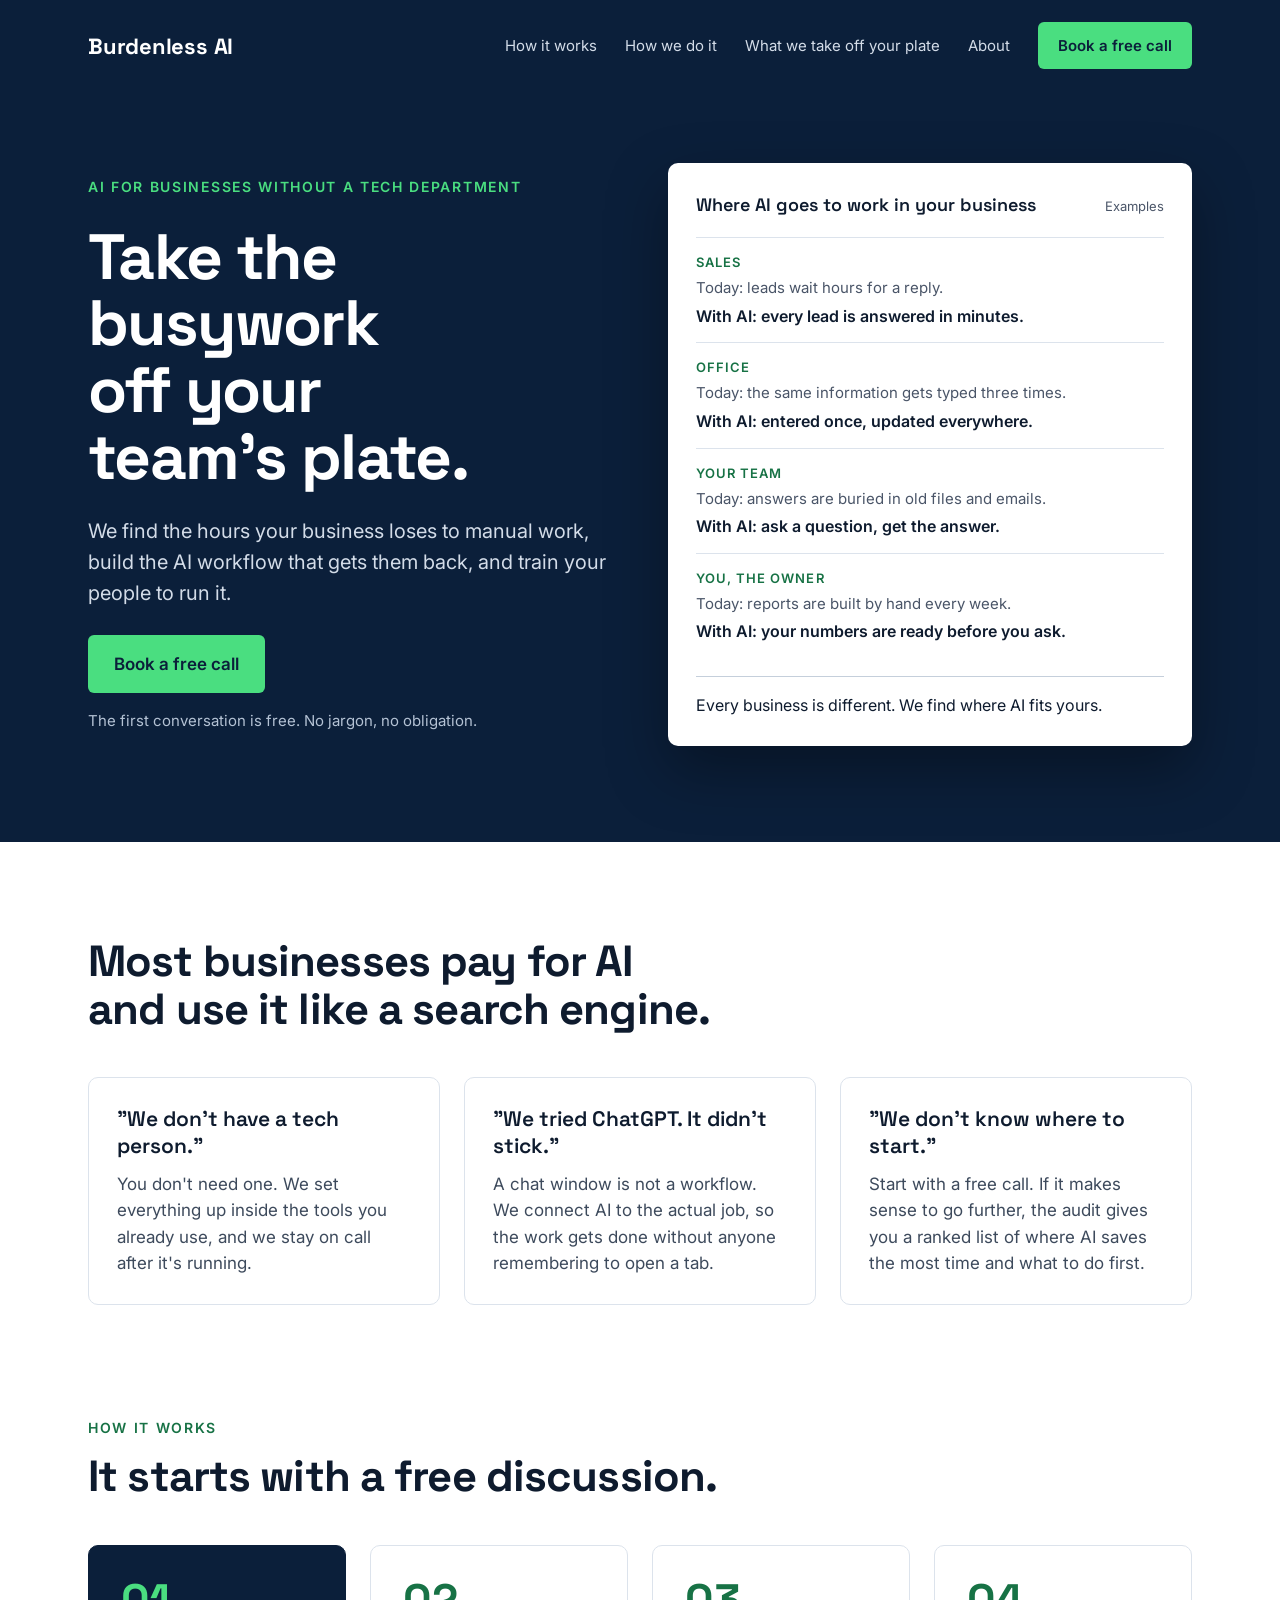
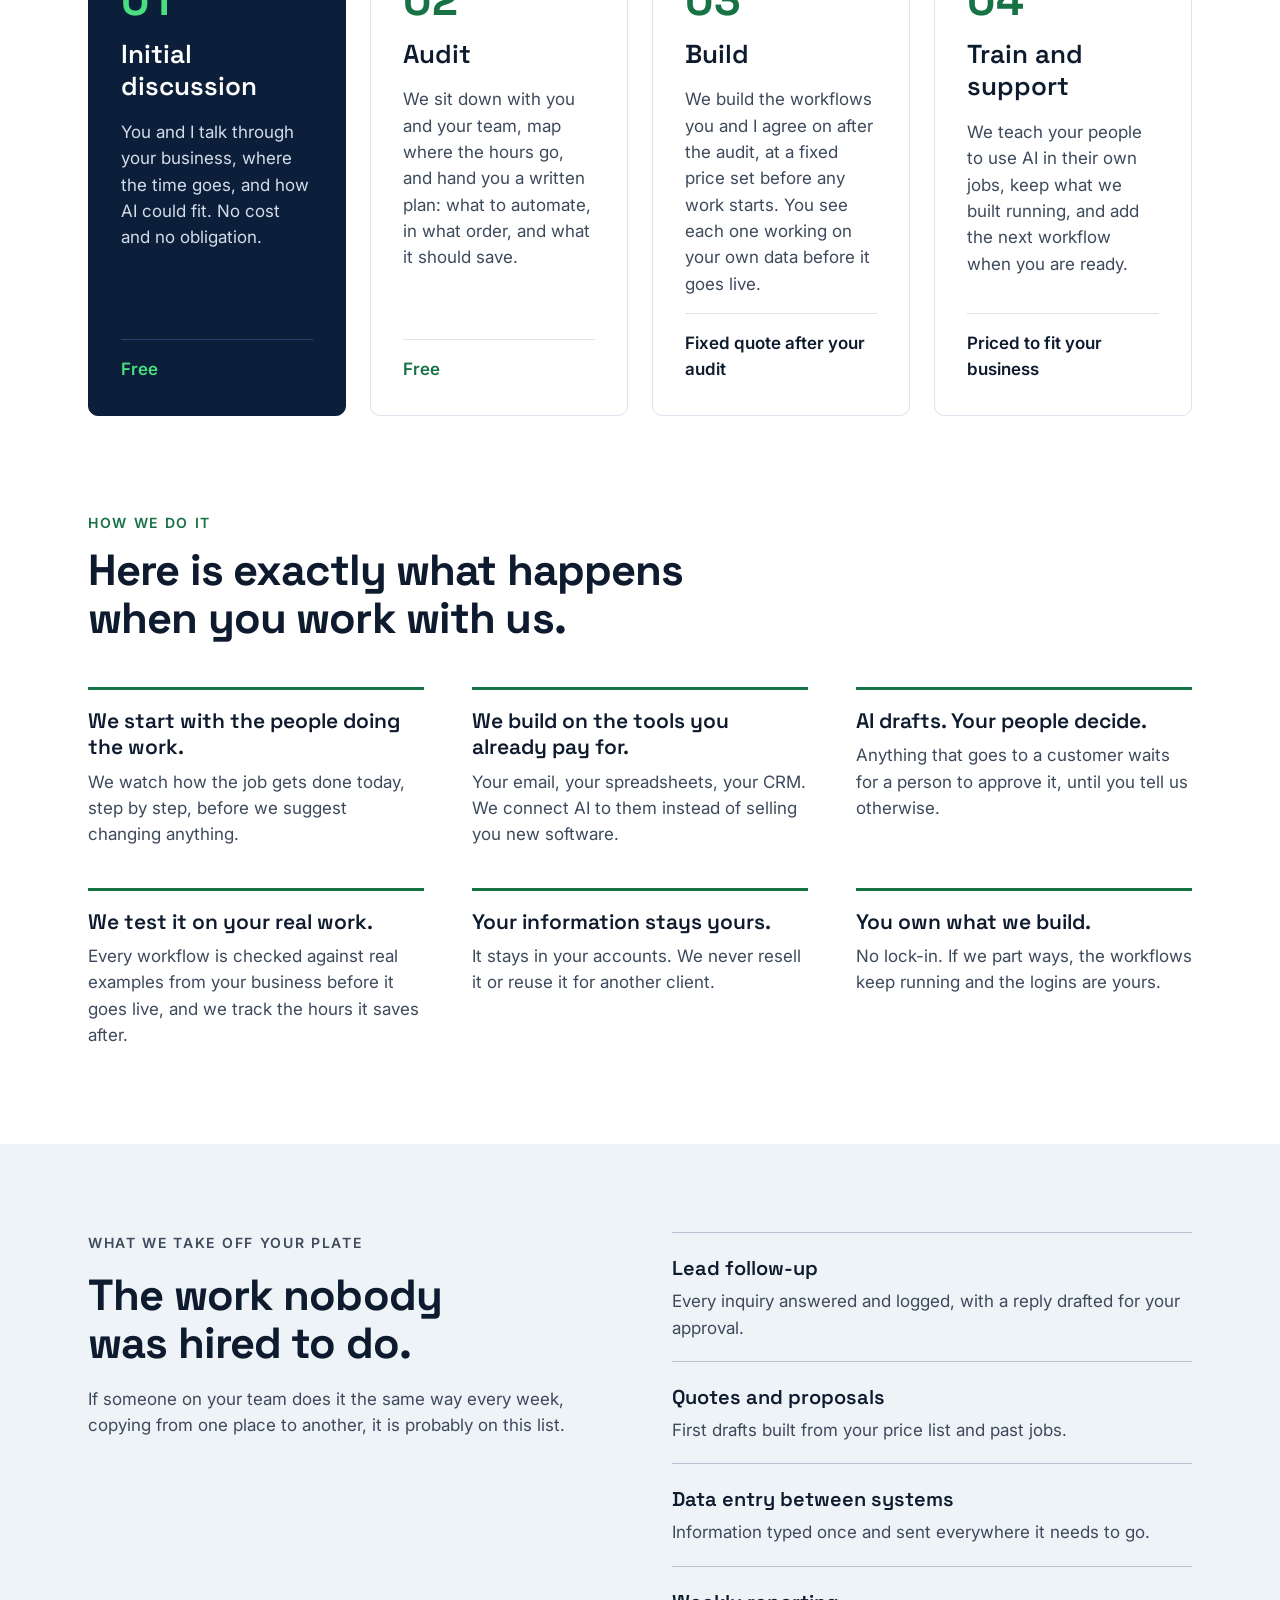
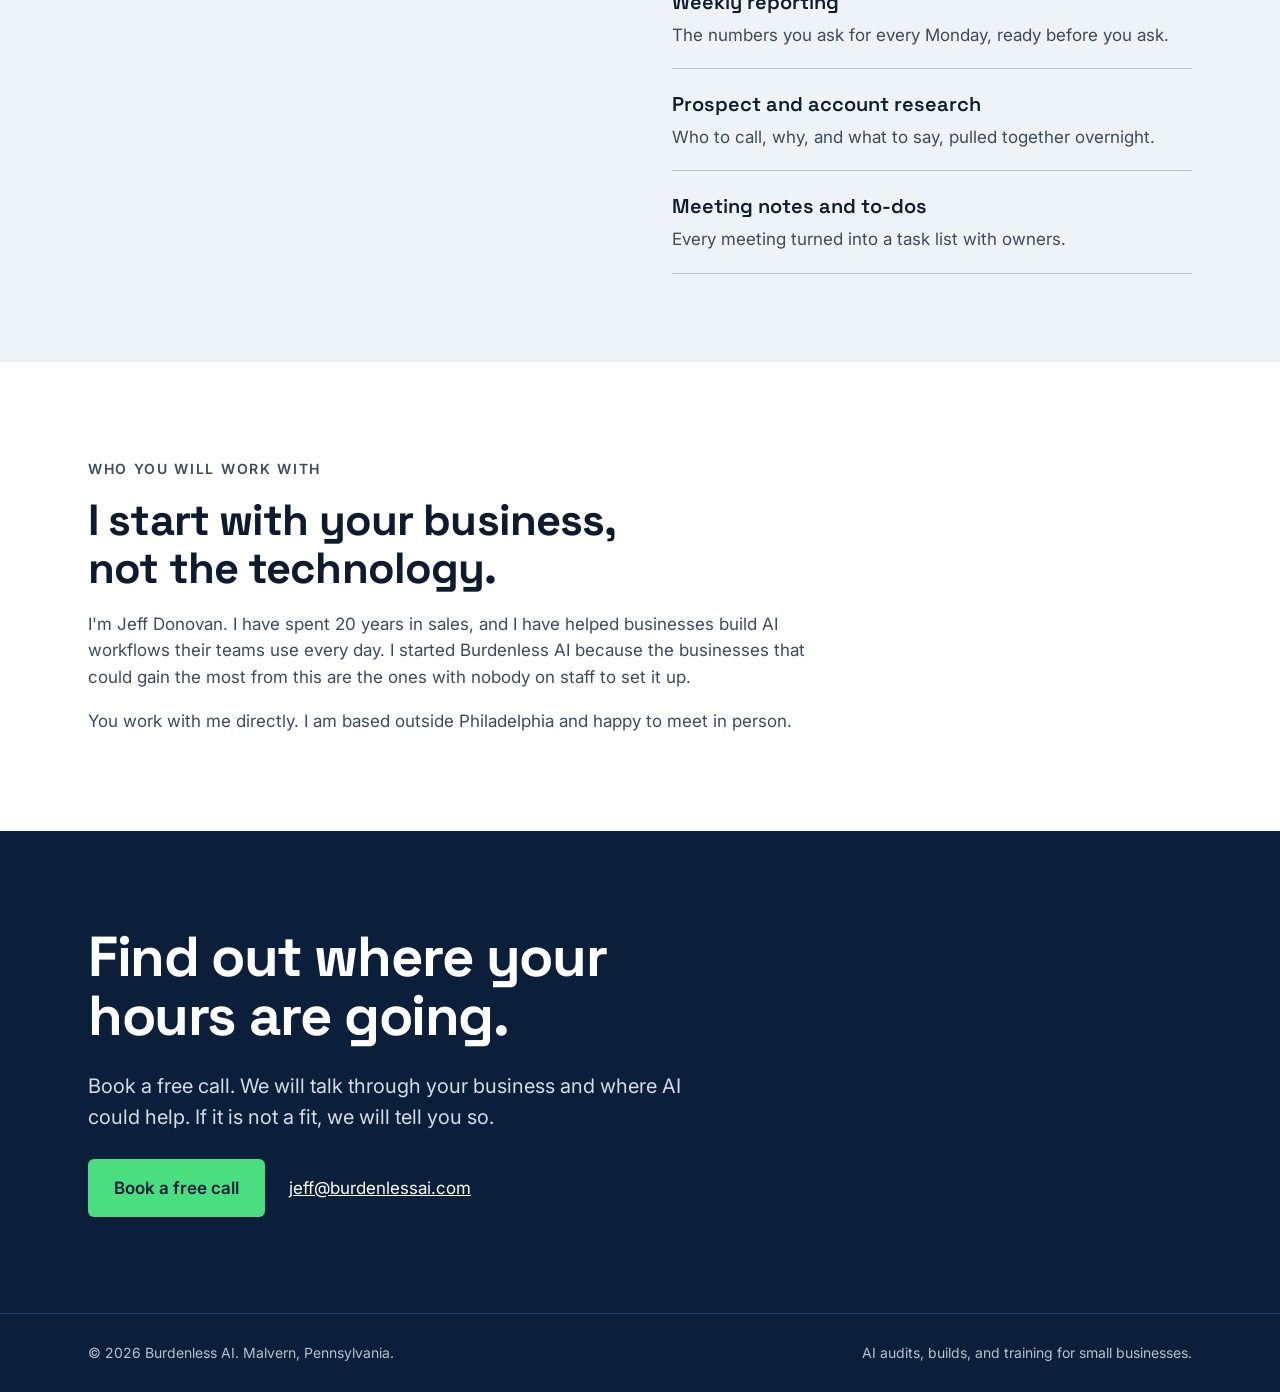
==== commit ed74d8a5: "Reword the Build step Updated the description of the 'Build' step to clarify the process and pricing" ====
--- a/index.html
+++ b/index.html
@@ -177,7 +177,7 @@
   <div class="cols steps">
     <div class="step first"><span class="num">01</span><h3>Initial discussion</h3><p>You and I talk through your business, where the time goes, and how AI could fit. No cost and no obligation.</p><p class="price">Free</p></div>
     <div class="step"><span class="num">02</span><h3>Audit</h3><p>We sit down with you and your team, map where the hours go, and hand you a written plan: what to automate, in what order, and what it should save.</p><p class="price free">Free</p></div>
-    <div class="step"><span class="num">03</span><h3>Build</h3><p>We build the one workflow the audit ranks first, at a fixed price agreed up front. You see it working on your own data before you pay for anything else.</p><p class="price">Fixed quote after your audit</p></div>
+    <div class="step"><span class="num">03</span><h3>Build</h3><p>We build the workflows you and I agree on after the audit, at a fixed price set before any work starts. You see each one working on your own data before it goes live.</p><p class="price">Fixed quote after your audit</p></div>
     <div class="step"><span class="num">04</span><h3>Train and support</h3><p>We teach your people to use AI in their own jobs, keep what we built running, and add the next workflow when you are ready.</p><p class="price">Priced to fit your business</p></div>
   </div>
 </section>
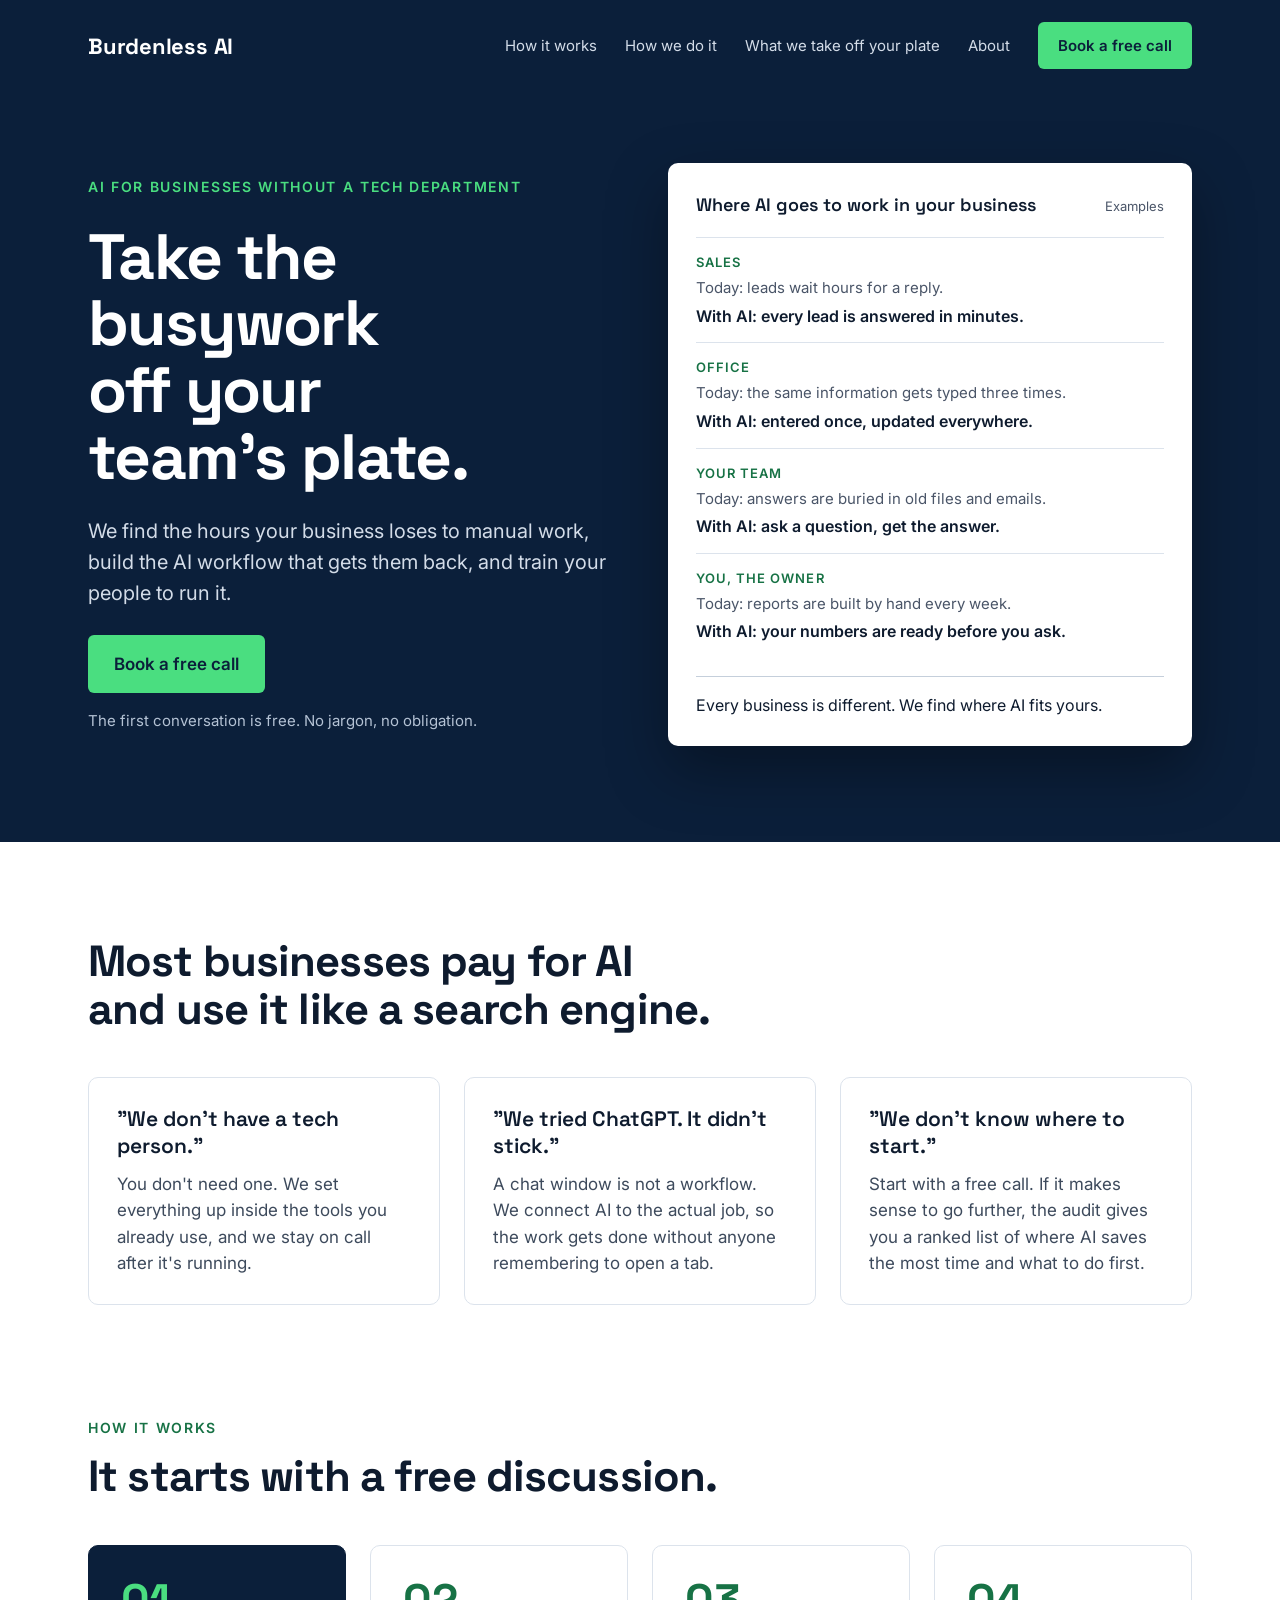
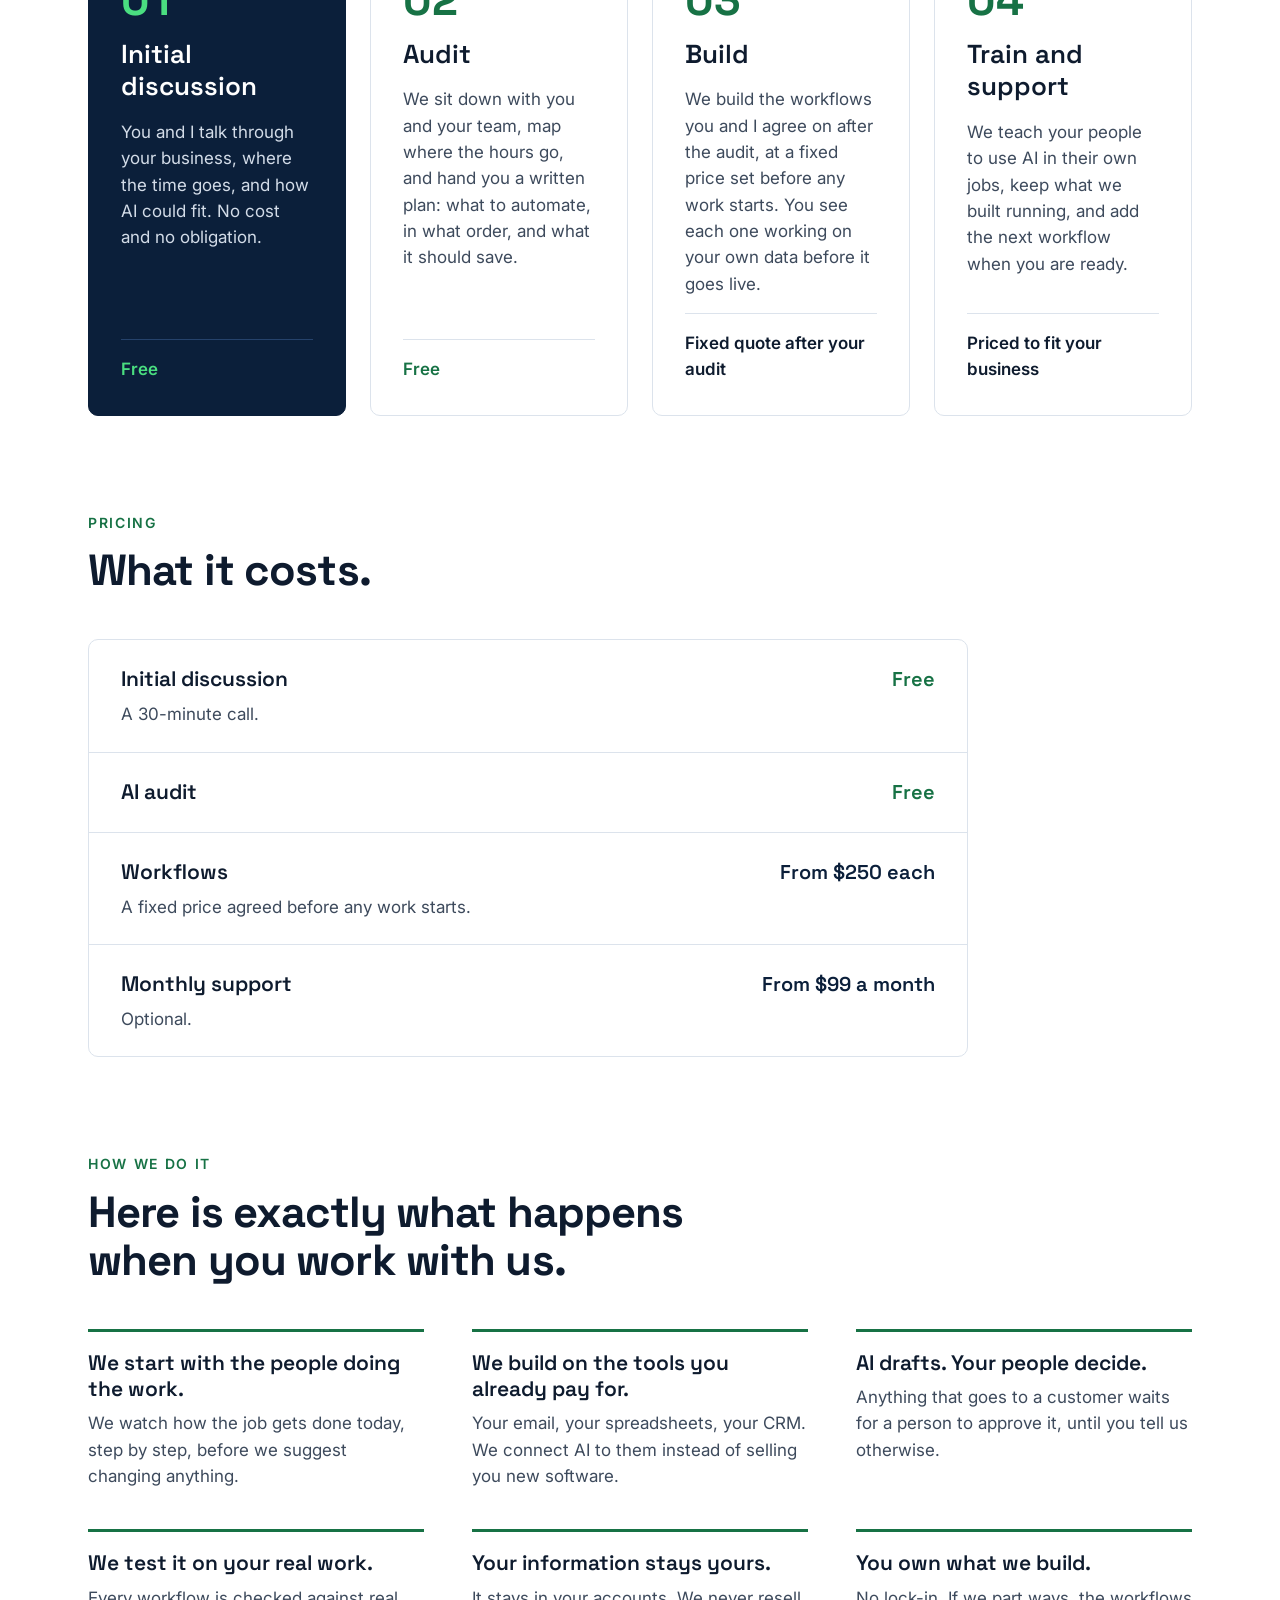
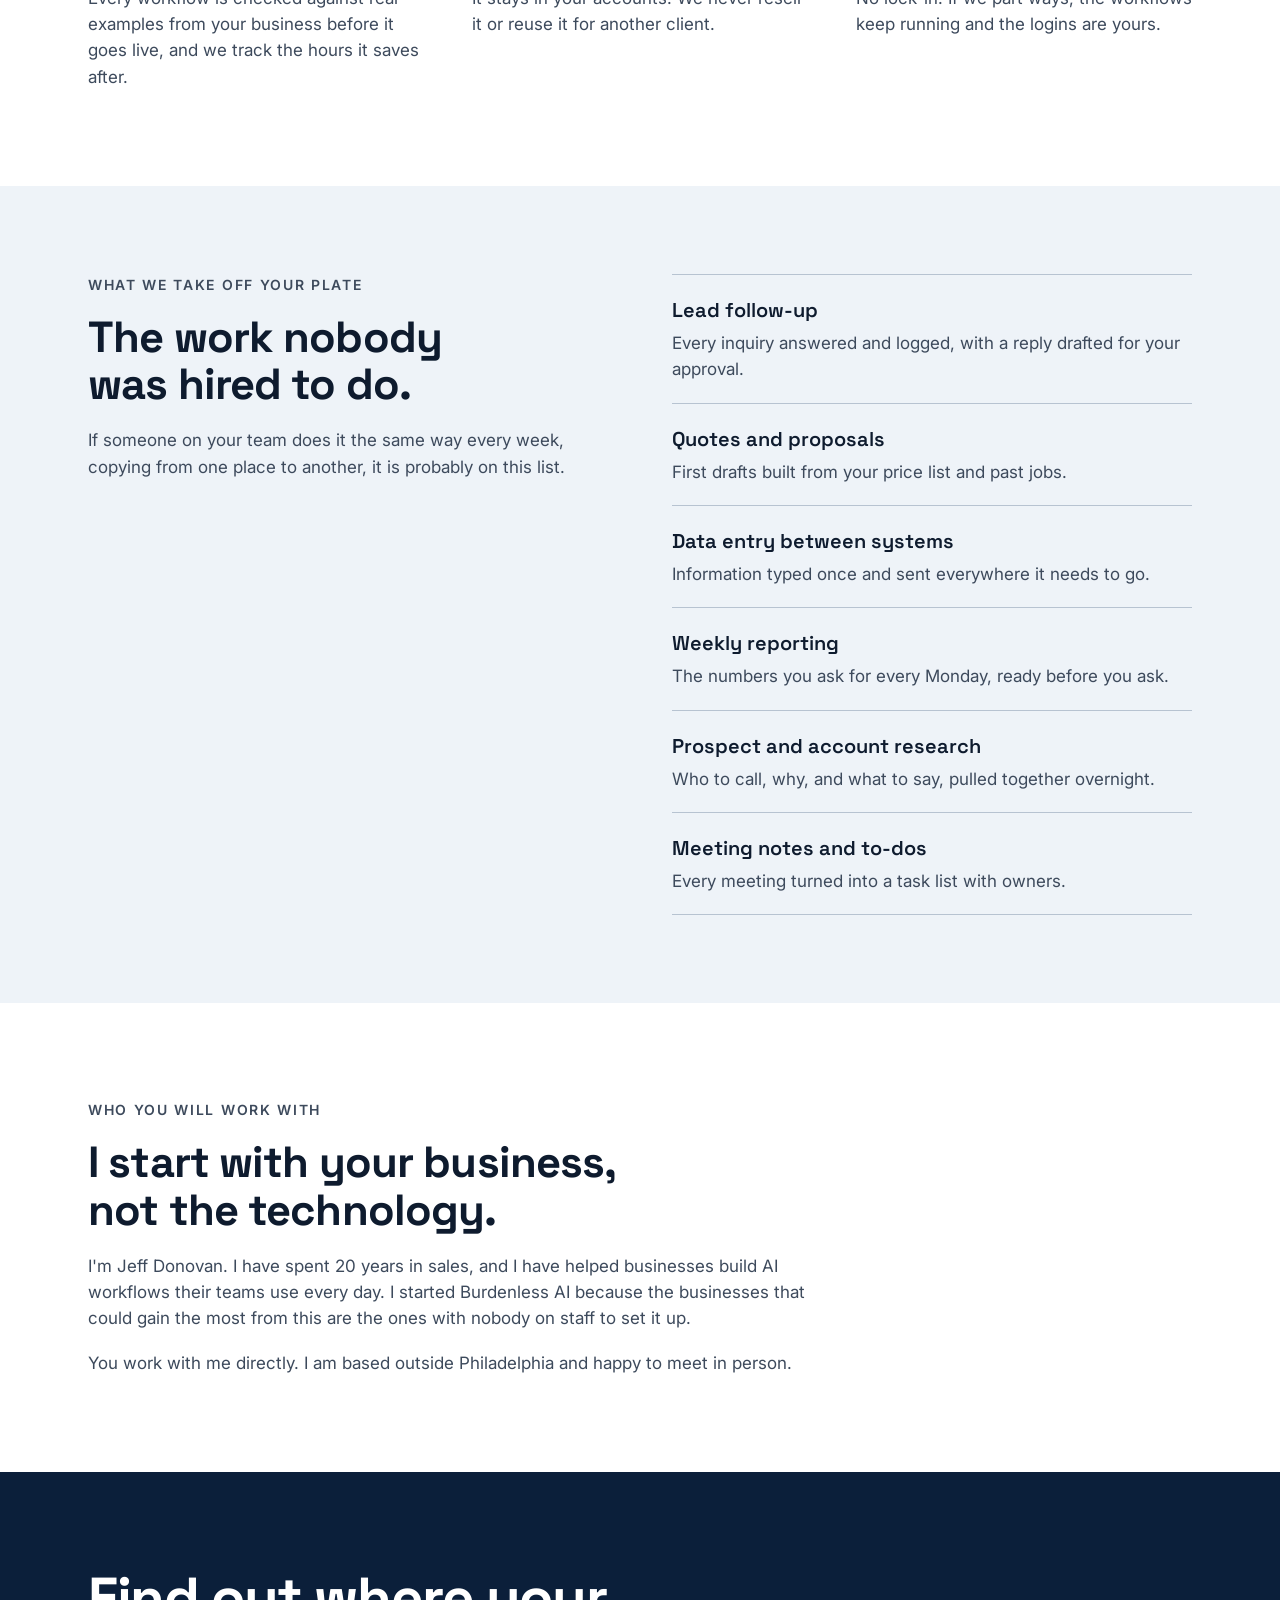
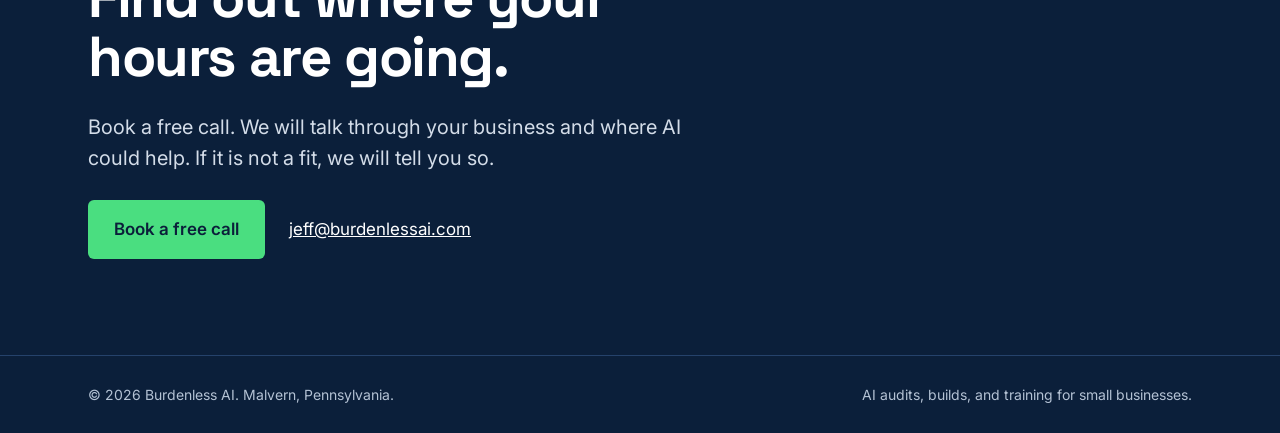
==== commit 095c18dd: "Add a pricing section after the how-it-works steps Co-Authored-By: Claude Opus 5.5 <noreply@anthropi" ====
--- a/index.html
+++ b/index.html
@@ -92,6 +92,14 @@
 .step.first p { color: var(--on-navy); }
 .step.first .price { border-top-color: var(--navy-line); }
 
+.pricing { list-style: none; padding: 0; border: 1px solid var(--line); border-radius: 10px; overflow: hidden; max-width: 880px; }
+.pricing li { display: grid; grid-template-columns: minmax(0, 1fr) auto; align-items: baseline; gap: 6px 24px; padding: 24px 32px; border-top: 1px solid var(--line); }
+.pricing li:first-child { border-top: 0; }
+.pricing h3 { font-size: 21px; }
+.pricing .cost { font-family: var(--display); font-weight: 600; font-size: 20px; color: var(--navy); text-align: right; }
+.pricing .cost.free { color: var(--green); }
+.pricing .note { grid-column: 1 / -1; color: var(--body); }
+
 .points { gap: 40px 48px; }
 .point { border-top: 3px solid var(--green); padding-top: 18px; display: flex; flex-direction: column; gap: 8px; }
 
@@ -119,6 +127,8 @@
   .pad { padding-top: 64px; padding-bottom: 64px; }
   .nav nav a:not(.btn) { display: none; }
   .card, .step, .box { padding: 22px; }
+  .pricing li { grid-template-columns: 1fr; padding: 20px 22px; }
+  .pricing .cost { text-align: left; }
   .lede { font-size: 18px; }
 }
 @media (prefers-reduced-motion: reduce) { html { scroll-behavior: auto; } .btn { transition: none; } }
@@ -182,6 +192,16 @@
   </div>
 </section>
 
+<section id="pricing" class="wrap" style="padding-top: 24px; padding-bottom: 72px">
+  <div class="section-head"><p class="eyebrow">Pricing</p><h2>What it costs.</h2></div>
+  <ul class="pricing">
+    <li><h3>Initial discussion</h3><span class="cost free">Free</span><p class="note">A 30-minute call.</p></li>
+    <li><h3>AI audit</h3><span class="cost free">Free</span></li>
+    <li><h3>Workflows</h3><span class="cost">From $250 each</span><p class="note">A fixed price agreed before any work starts.</p></li>
+    <li><h3>Monthly support</h3><span class="cost">From $99 a month</span><p class="note">Optional.</p></li>
+  </ul>
+</section>
+
 <section id="approach" class="wrap" style="padding-top: 24px; padding-bottom: 96px">
   <div class="section-head"><p class="eyebrow">How we do it</p><h2 style="max-width: 20em">Here is exactly what happens when you work with us.</h2></div>
   <div class="cols points">
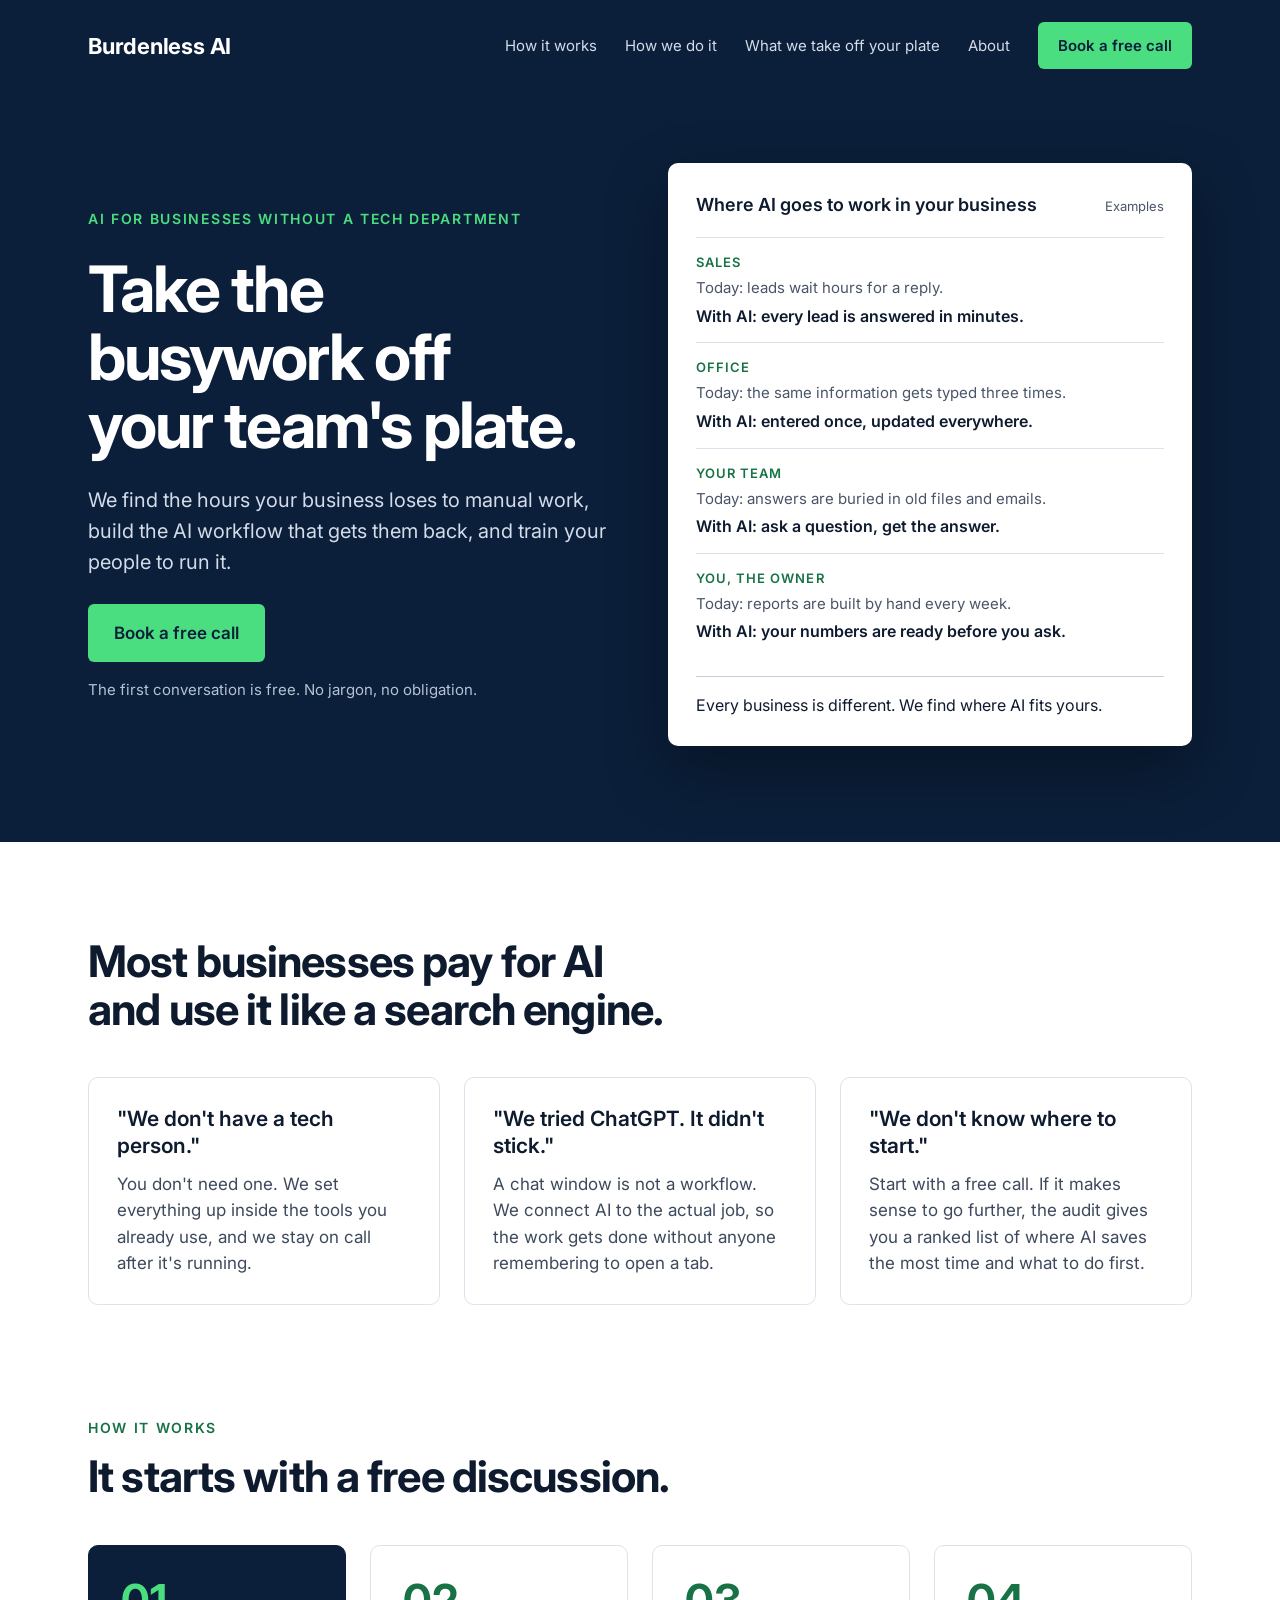
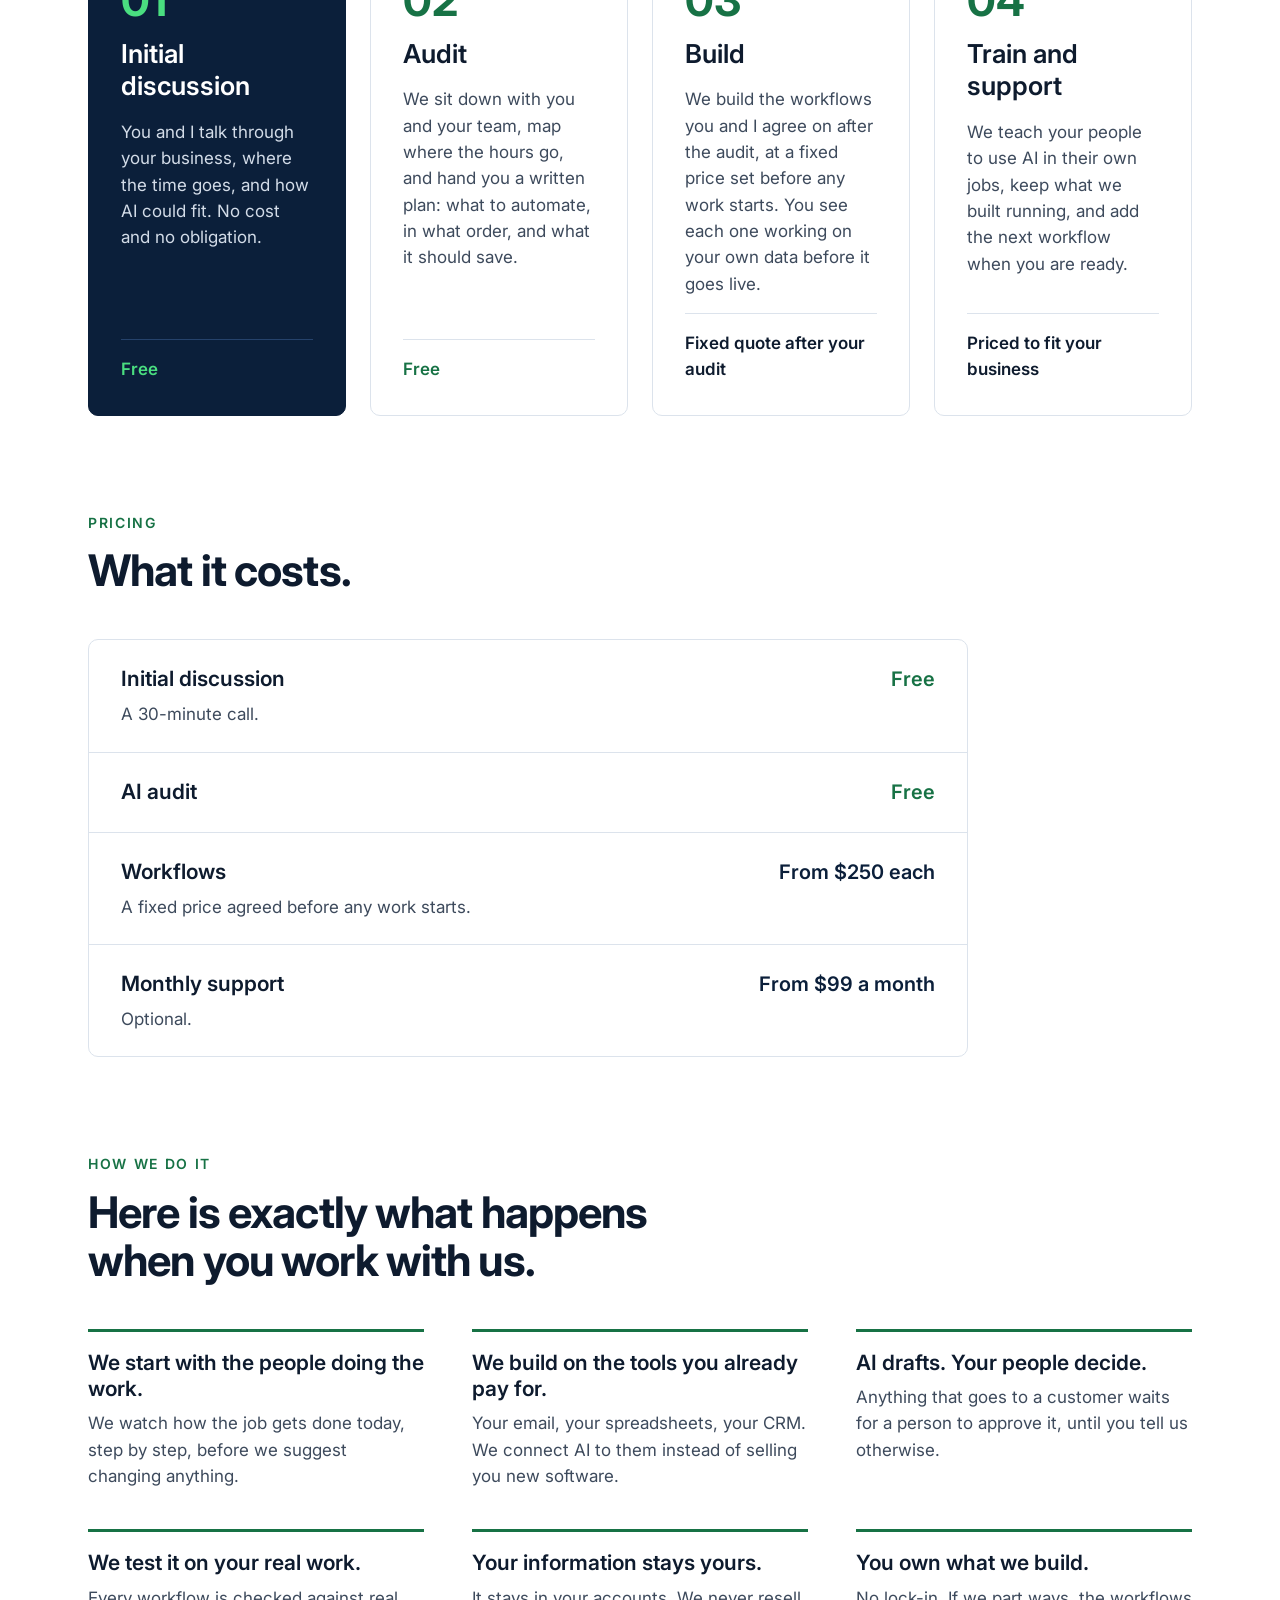
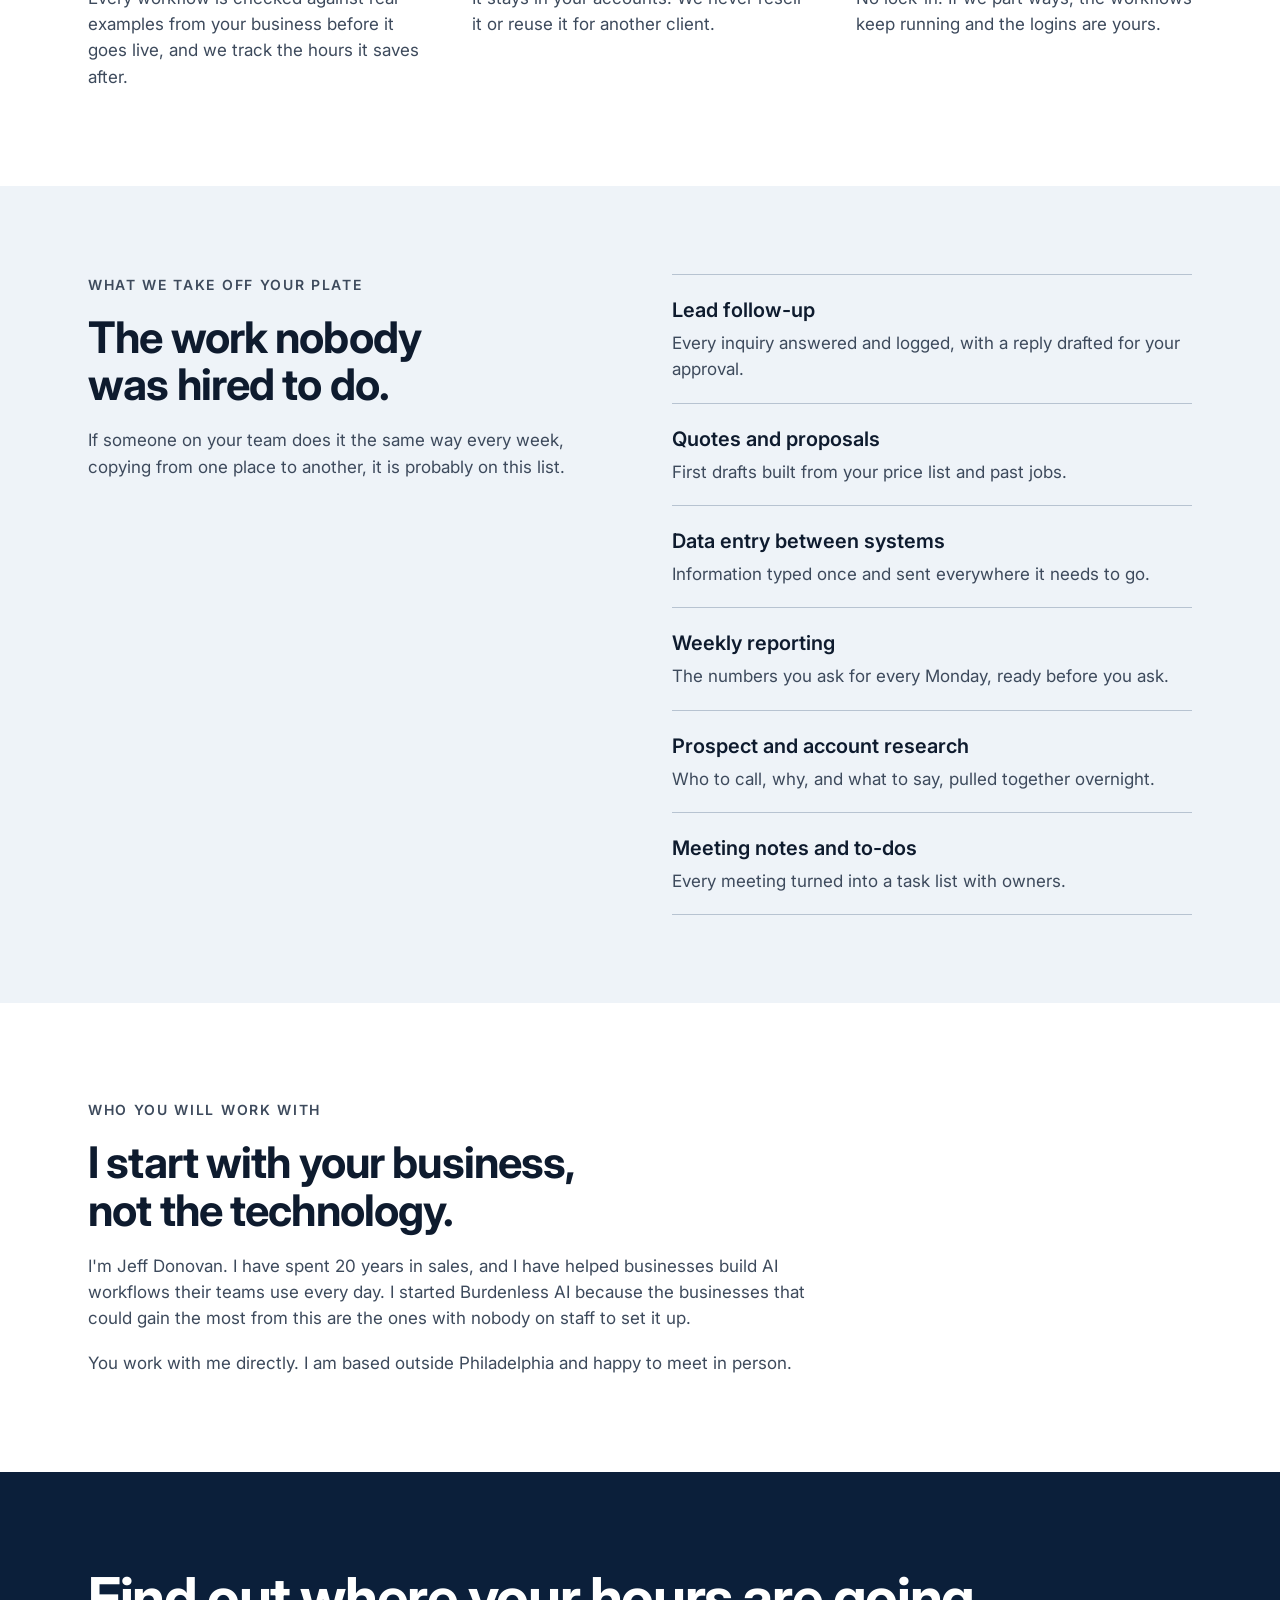
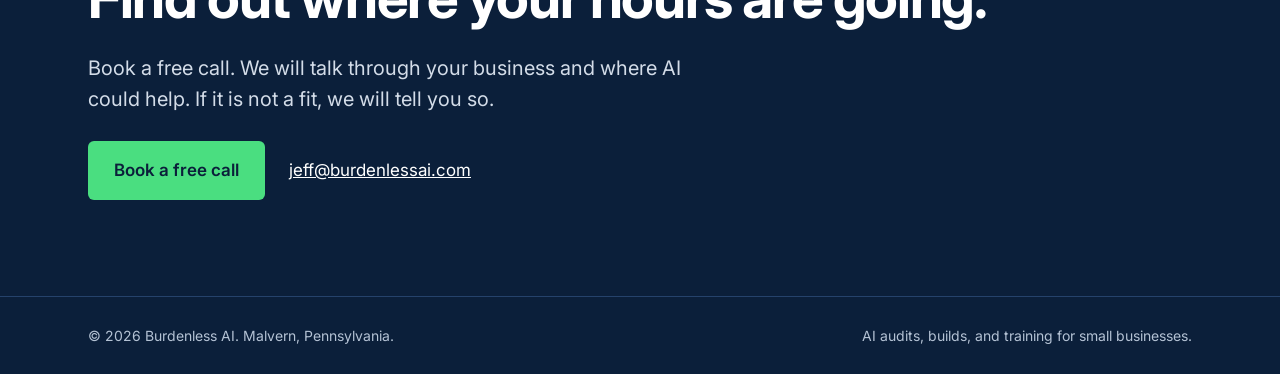
==== commit 9b018d72: "Switch headings to Inter" ====
--- a/index.html
+++ b/index.html
@@ -12,7 +12,7 @@
 <link rel="icon" href="data:image/svg+xml,%3Csvg xmlns='http://www.w3.org/2000/svg' viewBox='0 0 64 64'%3E%3Crect width='64' height='64' rx='12' fill='%230B1F3A'/%3E%3Cpath d='M20 14h14a11 11 0 0 1 7 19.5A12 12 0 0 1 35 50H20z' fill='none' stroke='%234ADE80' stroke-width='6' stroke-linejoin='round'/%3E%3C/svg%3E">
 <link rel="preconnect" href="https://fonts.googleapis.com">
 <link rel="preconnect" href="https://fonts.gstatic.com" crossorigin>
-<link rel="stylesheet" href="https://fonts.googleapis.com/css2?family=Inter:wght@400;500;600&family=Space+Grotesk:wght@500;600;700&display=swap">
+<link rel="stylesheet" href="https://fonts.googleapis.com/css2?family=Inter:wght@400;500;600;700&display=swap">
 <style>
 :root {
   --navy: #0B1F3A;
@@ -27,7 +27,7 @@
   --tint: #EEF3F8;
   --green: #177245;
   --accent: #4ADE80;
-  --display: 'Space Grotesk', system-ui, sans-serif;
+  --display: Inter, system-ui, sans-serif;
 }
 * { box-sizing: border-box; }
 html { scroll-behavior: smooth; }
@@ -59,7 +59,7 @@
 /* hero */
 .hero { padding-top: 72px; padding-bottom: 96px; display: grid; grid-template-columns: repeat(auto-fit, minmax(min(440px, 100%), 1fr)); gap: 56px; align-items: center; }
 .hero .stack { gap: 26px; }
-h1 { font-family: var(--display); font-weight: 700; font-size: clamp(40px, 5vw, 68px); line-height: 1.04; letter-spacing: -0.025em; text-wrap: balance; }
+h1 { font-family: var(--display); font-weight: 700; font-size: clamp(40px, 5vw, 68px); line-height: 1.06; letter-spacing: -0.03em; text-wrap: balance; }
 .lede { font-size: 20px; color: var(--on-navy); max-width: 34em; text-wrap: pretty; }
 .cta-row { display: flex; flex-wrap: wrap; align-items: center; gap: 16px 24px; }
 .cta-note { font-size: 15px; color: var(--on-navy-muted); }
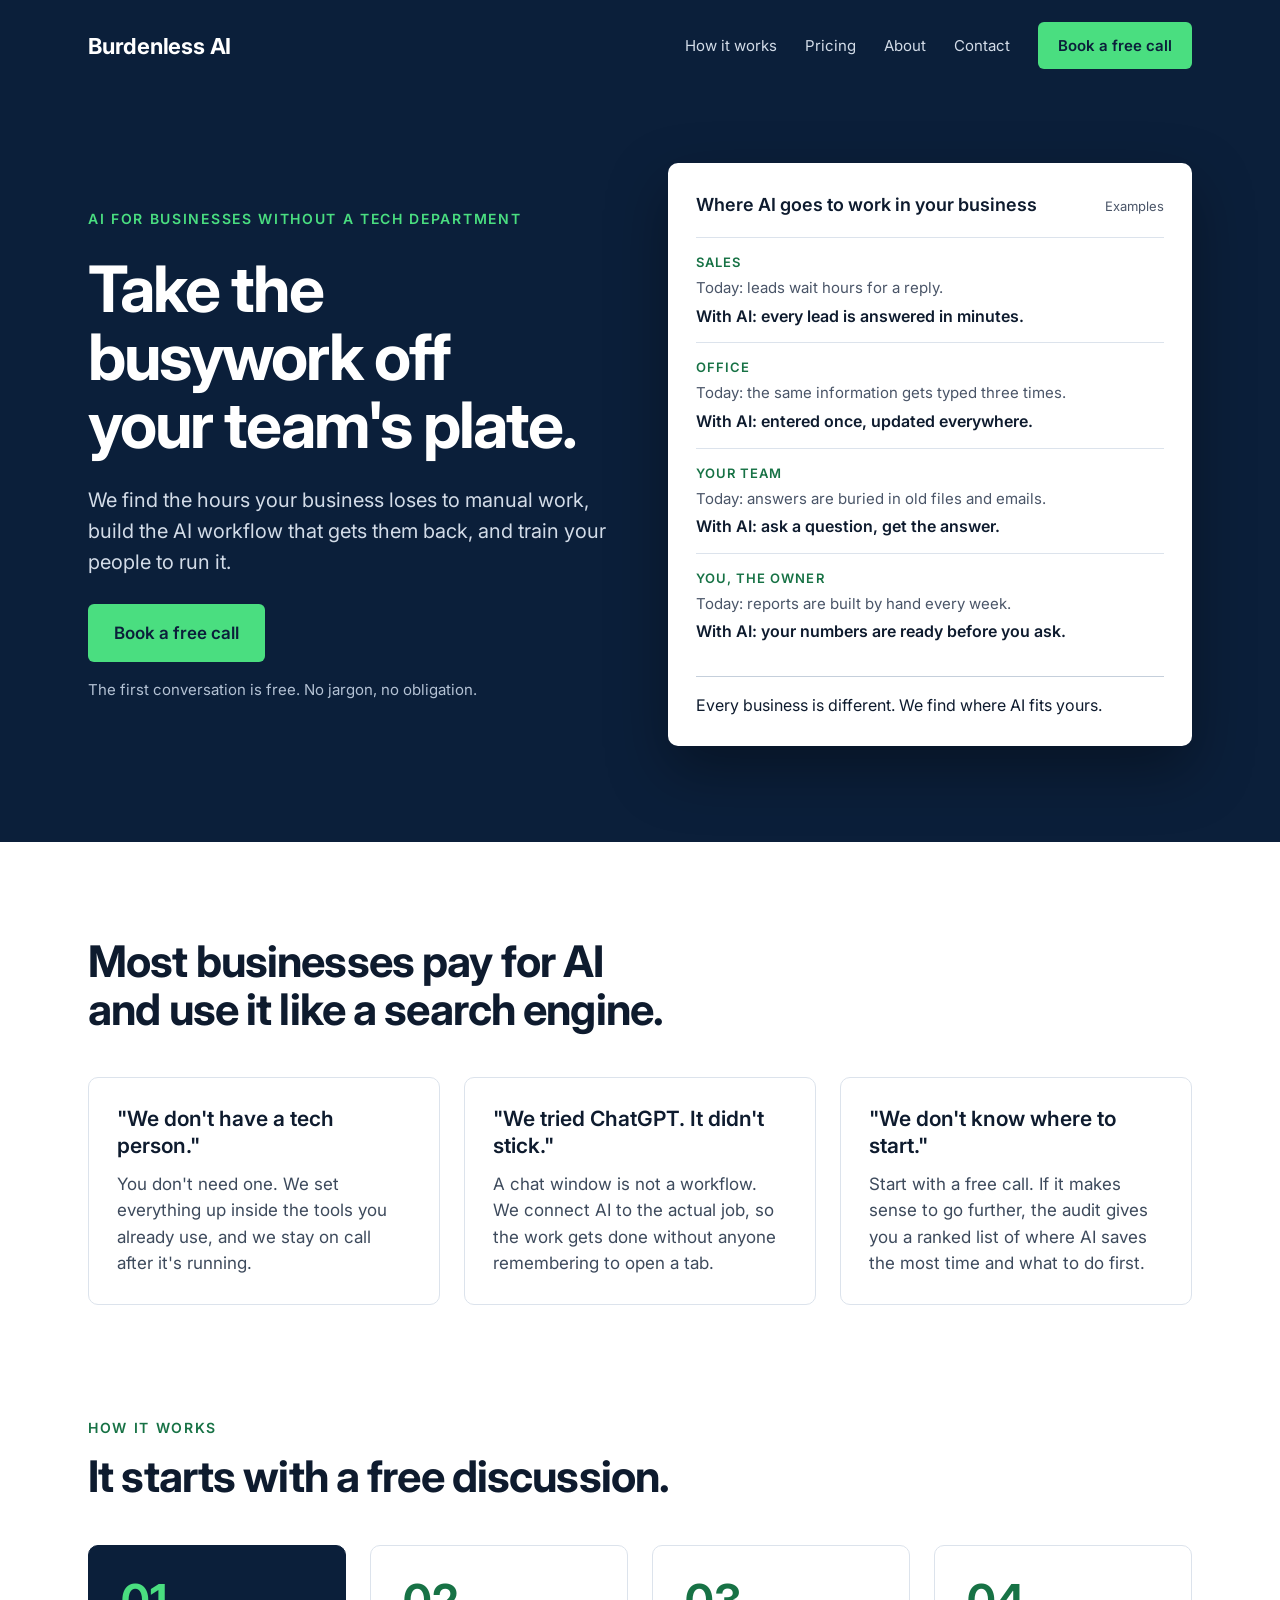
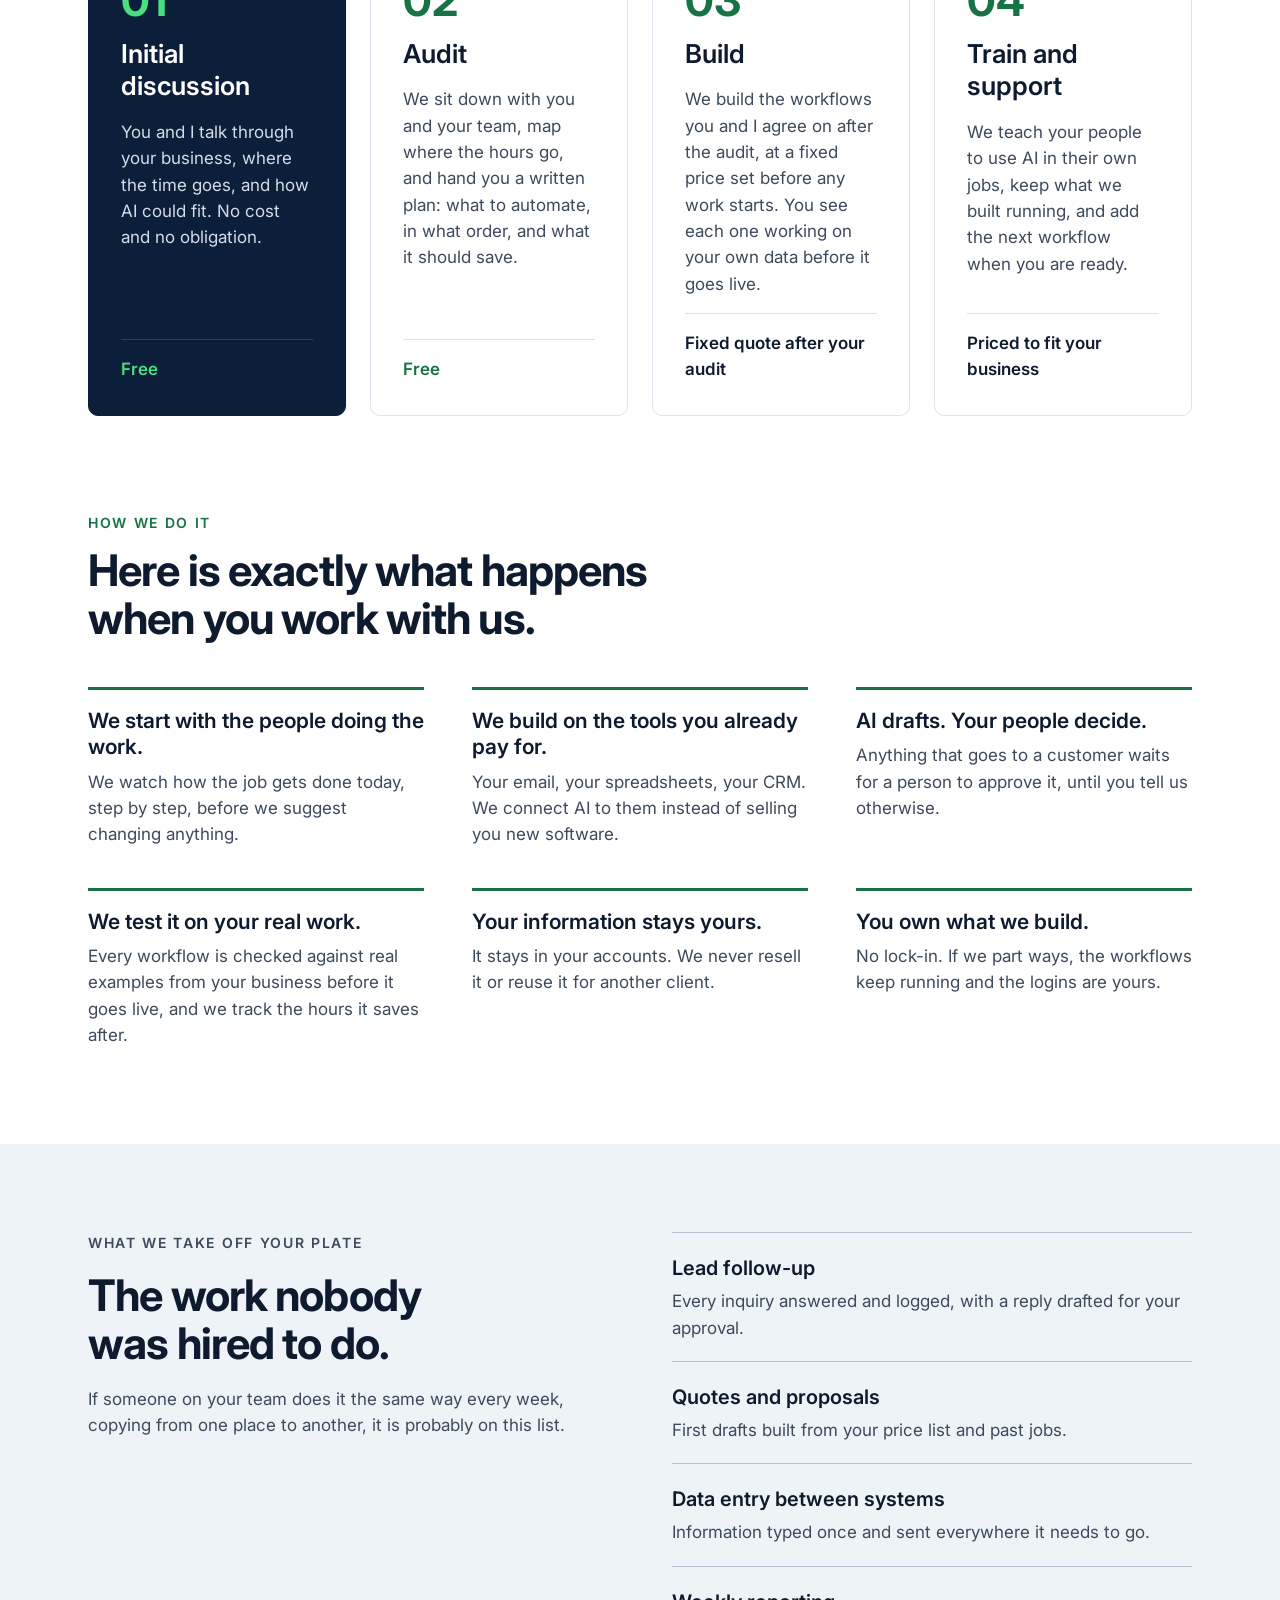
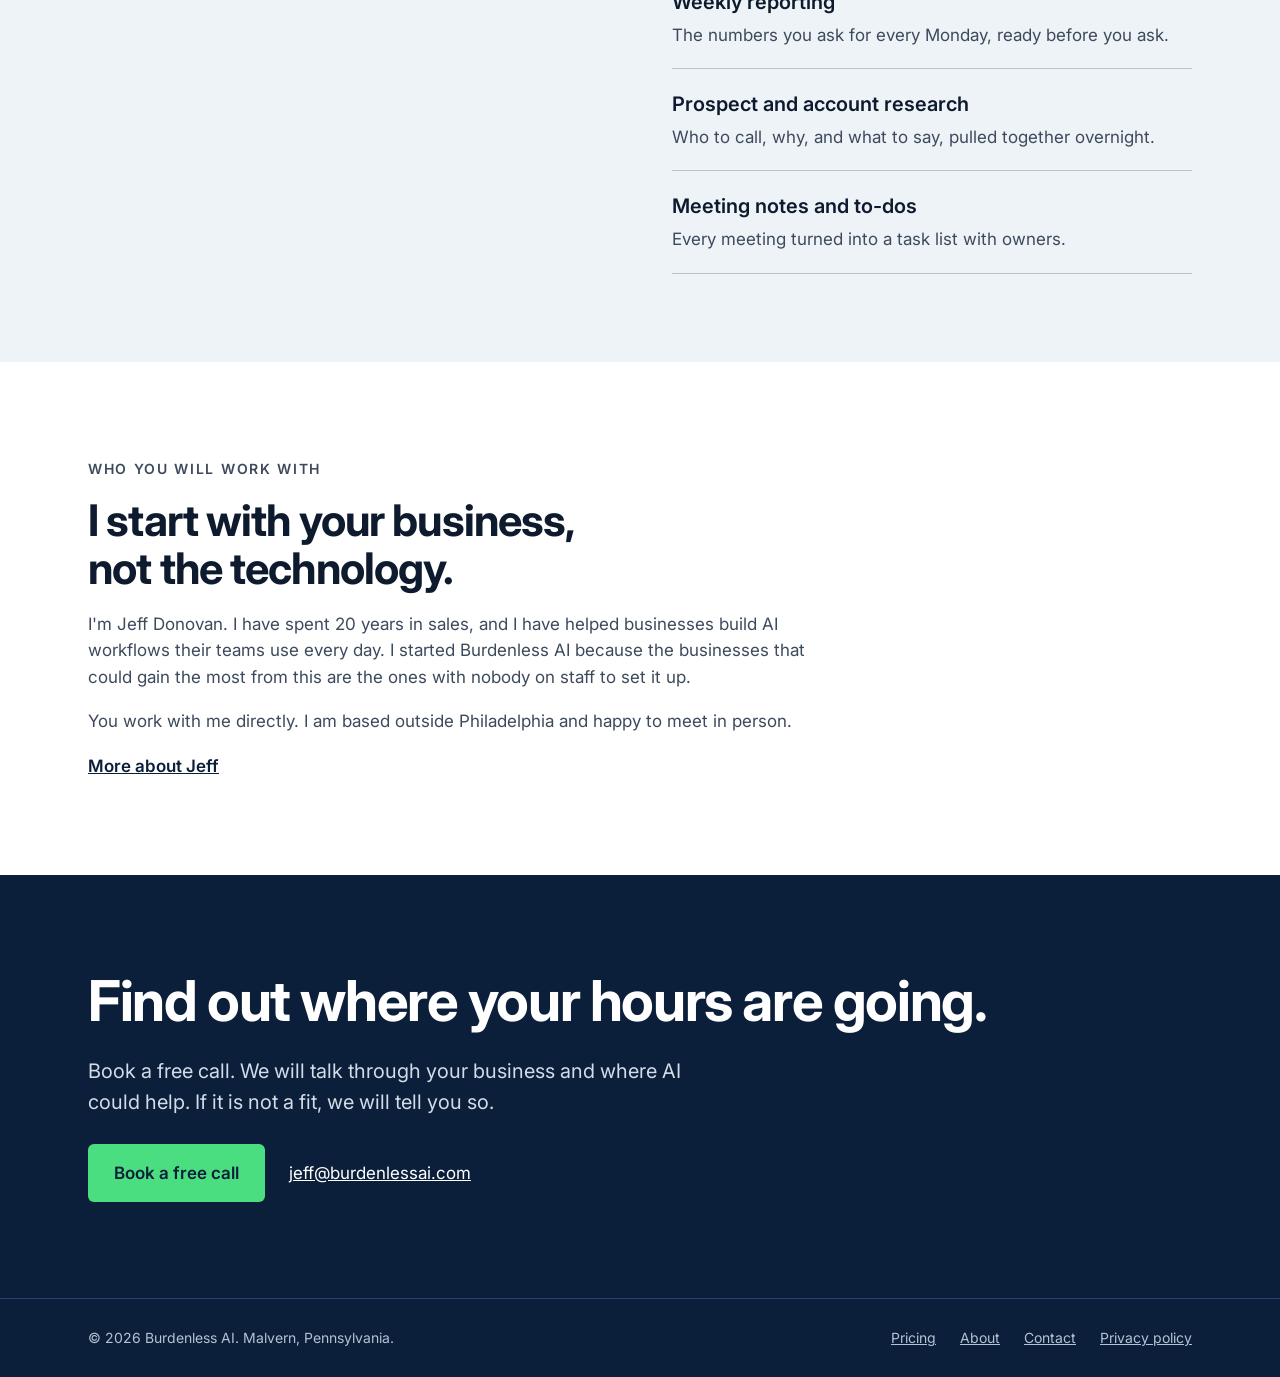
==== commit 2dd1a709: "Convert home page to multi-page layout" ====
--- a/index.html
+++ b/index.html
@@ -5,145 +5,26 @@
 <meta name="viewport" content="width=device-width, initial-scale=1">
 <title>Burdenless AI | AI for businesses without a tech department</title>
 <meta name="description" content="Burdenless AI finds the hours your business loses to manual work, builds the AI workflow that gets them back, and trains your people to run it. Start with a free discussion.">
-<meta property="og:title" content="Burdenless AI">
-<meta property="og:description" content="AI for businesses without a tech department. Start with a free discussion.">
+<meta property="og:title" content="Burdenless AI | AI for businesses without a tech department">
+<meta property="og:description" content="Burdenless AI finds the hours your business loses to manual work, builds the AI workflow that gets them back, and trains your people to run it. Start with a free discussion.">
 <meta property="og:type" content="website">
 <meta property="og:url" content="https://burdenlessai.com/">
 <link rel="icon" href="data:image/svg+xml,%3Csvg xmlns='http://www.w3.org/2000/svg' viewBox='0 0 64 64'%3E%3Crect width='64' height='64' rx='12' fill='%230B1F3A'/%3E%3Cpath d='M20 14h14a11 11 0 0 1 7 19.5A12 12 0 0 1 35 50H20z' fill='none' stroke='%234ADE80' stroke-width='6' stroke-linejoin='round'/%3E%3C/svg%3E">
 <link rel="preconnect" href="https://fonts.googleapis.com">
 <link rel="preconnect" href="https://fonts.gstatic.com" crossorigin>
 <link rel="stylesheet" href="https://fonts.googleapis.com/css2?family=Inter:wght@400;500;600;700&display=swap">
-<style>
-:root {
-  --navy: #0B1F3A;
-  --navy-line: #25426B;
-  --ink: #0E1B2E;
-  --body: #3D4A5C;
-  --muted: #4A5568;
-  --on-navy: #D3DCE8;
-  --on-navy-muted: #B4C2D4;
-  --line: #DCE3EC;
-  --line-strong: #B7C3D1;
-  --tint: #EEF3F8;
-  --green: #177245;
-  --accent: #4ADE80;
-  --display: Inter, system-ui, sans-serif;
-}
-* { box-sizing: border-box; }
-html { scroll-behavior: smooth; }
-body { margin: 0; font-family: Inter, system-ui, sans-serif; color: var(--ink); background: #fff; line-height: 1.55; font-size: 17px; -webkit-font-smoothing: antialiased; }
-h1, h2, h3, p, ul { margin: 0; }
-a { color: var(--navy); }
-a:hover { color: #1D3F6E; }
-a:focus-visible { outline: 3px solid var(--accent); outline-offset: 3px; border-radius: 4px; }
-.wrap { max-width: 1160px; margin: 0 auto; padding-left: 28px; padding-right: 28px; }
-.dark { background: var(--navy); color: #fff; }
-.eyebrow { font-size: 14px; font-weight: 600; letter-spacing: 0.12em; text-transform: uppercase; color: var(--green); }
-.dark .eyebrow { color: var(--accent); }
-h2 { font-family: var(--display); font-weight: 700; font-size: clamp(30px, 3.4vw, 44px); line-height: 1.1; letter-spacing: -0.02em; text-wrap: balance; }
-h3 { font-family: var(--display); font-weight: 600; font-size: 21px; line-height: 1.25; }
-.btn { display: inline-block; background: var(--accent); color: var(--navy); text-decoration: none; font-weight: 600; font-size: 17px; padding: 16px 26px; border-radius: 6px; transition: background 0.15s; }
-.btn:hover { background: #6EE7A0; color: var(--navy); }
-.btn.small { font-size: 15px; padding: 12px 20px; }
-.stack { display: flex; flex-direction: column; }
-.cols { display: grid; gap: 24px; grid-template-columns: repeat(auto-fit, minmax(min(300px, 100%), 1fr)); }
-
-/* nav */
-.nav { padding-top: 22px; padding-bottom: 22px; display: flex; flex-wrap: wrap; align-items: center; justify-content: space-between; gap: 16px 32px; }
-.brand { font-family: var(--display); font-weight: 700; font-size: 22px; letter-spacing: -0.01em; color: #fff; text-decoration: none; }
-.brand:hover { color: #fff; }
-.nav nav { display: flex; flex-wrap: wrap; align-items: center; gap: 8px 28px; }
-.nav nav a:not(.btn) { color: var(--on-navy); text-decoration: none; font-size: 15px; padding: 12px 0; }
-.nav nav a:not(.btn):hover { color: #fff; }
-
-/* hero */
-.hero { padding-top: 72px; padding-bottom: 96px; display: grid; grid-template-columns: repeat(auto-fit, minmax(min(440px, 100%), 1fr)); gap: 56px; align-items: center; }
-.hero .stack { gap: 26px; }
-h1 { font-family: var(--display); font-weight: 700; font-size: clamp(40px, 5vw, 68px); line-height: 1.06; letter-spacing: -0.03em; text-wrap: balance; }
-.lede { font-size: 20px; color: var(--on-navy); max-width: 34em; text-wrap: pretty; }
-.cta-row { display: flex; flex-wrap: wrap; align-items: center; gap: 16px 24px; }
-.cta-note { font-size: 15px; color: var(--on-navy-muted); }
-.card { background: #fff; color: var(--ink); border-radius: 10px; padding: 28px; display: flex; flex-direction: column; gap: 18px; box-shadow: 0 24px 60px rgba(0,0,0,0.35); }
-.card-head { display: flex; justify-content: space-between; align-items: baseline; gap: 16px; flex-wrap: wrap; }
-.card-head strong { font-family: var(--display); font-weight: 600; font-size: 18px; }
-.card-head span { font-size: 13px; color: var(--muted); }
-.area { padding: 14px 0; border-top: 1px solid var(--line); display: flex; flex-direction: column; gap: 4px; }
-.area .label { font-size: 13px; font-weight: 600; letter-spacing: 0.08em; text-transform: uppercase; color: var(--green); }
-.area .before { font-size: 15px; color: var(--muted); }
-.area .after { font-size: 16px; font-weight: 600; }
-.card-foot { border-top: 1px solid #C5CFDB; padding-top: 16px; font-size: 16px; }
-
-/* sections */
-section { scroll-margin-top: 16px; }
-.pad { padding-top: 96px; padding-bottom: 96px; }
-.section-head { display: flex; flex-direction: column; gap: 14px; margin-bottom: 44px; }
-.box { background: #fff; border: 1px solid var(--line); border-radius: 10px; padding: 28px; display: flex; flex-direction: column; gap: 12px; }
-.box p, .point p, .about p, .work li span:last-child, .work-intro p { color: var(--body); }
-
-.steps { grid-template-columns: repeat(auto-fit, minmax(min(240px, 100%), 1fr)); }
-.step { border: 1px solid var(--line); border-radius: 10px; padding: 32px; display: flex; flex-direction: column; gap: 16px; }
-.step .num { font-family: var(--display); font-weight: 700; font-size: 44px; line-height: 1; color: var(--green); }
-.step h3 { font-size: 26px; }
-.step p { color: var(--body); }
-.step .price { margin-top: auto; padding-top: 16px; border-top: 1px solid var(--line); font-weight: 600; color: var(--ink); }
-.step .price.free { color: var(--green); }
-.step.first { background: var(--navy); color: #fff; border-color: var(--navy); }
-.step.first .num, .step.first .price { color: var(--accent); }
-.step.first p { color: var(--on-navy); }
-.step.first .price { border-top-color: var(--navy-line); }
-
-.pricing { list-style: none; padding: 0; border: 1px solid var(--line); border-radius: 10px; overflow: hidden; max-width: 880px; }
-.pricing li { display: grid; grid-template-columns: minmax(0, 1fr) auto; align-items: baseline; gap: 6px 24px; padding: 24px 32px; border-top: 1px solid var(--line); }
-.pricing li:first-child { border-top: 0; }
-.pricing h3 { font-size: 21px; }
-.pricing .cost { font-family: var(--display); font-weight: 600; font-size: 20px; color: var(--navy); text-align: right; }
-.pricing .cost.free { color: var(--green); }
-.pricing .note { grid-column: 1 / -1; color: var(--body); }
-
-.points { gap: 40px 48px; }
-.point { border-top: 3px solid var(--green); padding-top: 18px; display: flex; flex-direction: column; gap: 8px; }
-
-.tint { background: var(--tint); }
-.work { display: grid; grid-template-columns: repeat(auto-fit, minmax(min(360px, 100%), 1fr)); gap: 48px 64px; align-items: start; }
-.work-intro { display: flex; flex-direction: column; gap: 18px; }
-.work-intro p { max-width: 30em; }
-.work ul { list-style: none; padding: 0; display: flex; flex-direction: column; border-bottom: 1px solid var(--line-strong); }
-.work li { padding: 20px 0; border-top: 1px solid var(--line-strong); display: flex; flex-direction: column; gap: 4px; }
-.work li span:first-child { font-family: var(--display); font-weight: 600; font-size: 20px; }
-
-.about { max-width: 760px; display: flex; flex-direction: column; gap: 18px; }
-
-.closing .wrap.pad { display: flex; flex-direction: column; align-items: flex-start; gap: 26px; }
-.closing h2 { font-size: clamp(34px, 4.4vw, 60px); line-height: 1.05; letter-spacing: -0.025em; max-width: 16em; }
-.closing .lede { max-width: 32em; }
-.closing .email { color: #fff; font-size: 17px; padding: 12px 0; }
-footer { border-top: 1px solid var(--navy-line); }
-footer .wrap { padding-top: 28px; padding-bottom: 28px; display: flex; flex-wrap: wrap; justify-content: space-between; gap: 12px 32px; font-size: 14px; color: var(--on-navy-muted); }
-
-@media (max-width: 640px) {
-  body { font-size: 16px; }
-  .wrap { padding-left: 20px; padding-right: 20px; }
-  .hero { padding-top: 40px; padding-bottom: 64px; gap: 40px; }
-  .pad { padding-top: 64px; padding-bottom: 64px; }
-  .nav nav a:not(.btn) { display: none; }
-  .card, .step, .box { padding: 22px; }
-  .pricing li { grid-template-columns: 1fr; padding: 20px 22px; }
-  .pricing .cost { text-align: left; }
-  .lede { font-size: 18px; }
-}
-@media (prefers-reduced-motion: reduce) { html { scroll-behavior: auto; } .btn { transition: none; } }
-</style>
+<link rel="stylesheet" href="styles.css">
 </head>
 <body>
 
 <header class="dark" id="top">
   <div class="wrap nav">
-    <a class="brand" href="#top">Burdenless AI</a>
+    <a class="brand" href="index.html">Burdenless AI</a>
     <nav aria-label="Main">
       <a href="#how">How it works</a>
-      <a href="#approach">How we do it</a>
-      <a href="#work">What we take off your plate</a>
-      <a href="#about">About</a>
+      <a href="pricing.html">Pricing</a>
+      <a href="about.html">About</a>
+      <a href="contact.html">Contact</a>
       <a class="btn small" href="https://calendar.google.com/calendar/appointments/schedules/AcZssZ2IzNTVSiTkthAw-MrWxS-xYI8bpk3GoOJ2xWqG12dR9WXm9BjoEsiIFPHNjbeuoDRSe6bQC50L" target="_blank" rel="noopener">Book a free call</a>
     </nav>
   </div>
@@ -192,16 +73,6 @@
   </div>
 </section>
 
-<section id="pricing" class="wrap" style="padding-top: 24px; padding-bottom: 72px">
-  <div class="section-head"><p class="eyebrow">Pricing</p><h2>What it costs.</h2></div>
-  <ul class="pricing">
-    <li><h3>Initial discussion</h3><span class="cost free">Free</span><p class="note">A 30-minute call.</p></li>
-    <li><h3>AI audit</h3><span class="cost free">Free</span></li>
-    <li><h3>Workflows</h3><span class="cost">From $250 each</span><p class="note">A fixed price agreed before any work starts.</p></li>
-    <li><h3>Monthly support</h3><span class="cost">From $99 a month</span><p class="note">Optional.</p></li>
-  </ul>
-</section>
-
 <section id="approach" class="wrap" style="padding-top: 24px; padding-bottom: 96px">
   <div class="section-head"><p class="eyebrow">How we do it</p><h2 style="max-width: 20em">Here is exactly what happens when you work with us.</h2></div>
   <div class="cols points">
@@ -238,6 +109,7 @@
     <h2>I start with your business, not the technology.</h2>
     <p>I'm Jeff Donovan. I have spent 20 years in sales, and I have helped businesses build AI workflows their teams use every day. I started Burdenless AI because the businesses that could gain the most from this are the ones with nobody on staff to set it up.</p>
     <p>You work with me directly. I am based outside Philadelphia and happy to meet in person.</p>
+    <p><a class="text-link" href="about.html">More about Jeff</a></p>
   </div>
 </section>
 </main>
@@ -254,7 +126,7 @@
   <footer>
     <div class="wrap">
       <span>© 2026 Burdenless AI. Malvern, Pennsylvania.</span>
-      <span>AI audits, builds, and training for small businesses.</span>
+      <span class="foot-links"><a href="pricing.html">Pricing</a><a href="about.html">About</a><a href="contact.html">Contact</a><a href="privacy.html">Privacy policy</a></span>
     </div>
   </footer>
 </section>
--- a/styles.css
+++ b/styles.css
@@ -0,0 +1,144 @@
+:root {
+  --navy: #0B1F3A;
+  --navy-line: #25426B;
+  --ink: #0E1B2E;
+  --body: #3D4A5C;
+  --muted: #4A5568;
+  --on-navy: #D3DCE8;
+  --on-navy-muted: #B4C2D4;
+  --line: #DCE3EC;
+  --line-strong: #B7C3D1;
+  --tint: #EEF3F8;
+  --green: #177245;
+  --accent: #4ADE80;
+  --display: Inter, system-ui, sans-serif;
+}
+* { box-sizing: border-box; }
+html { scroll-behavior: smooth; }
+body { margin: 0; font-family: Inter, system-ui, sans-serif; color: var(--ink); background: #fff; line-height: 1.55; font-size: 17px; -webkit-font-smoothing: antialiased; }
+h1, h2, h3, p, ul { margin: 0; }
+a { color: var(--navy); }
+a:hover { color: #1D3F6E; }
+a:focus-visible { outline: 3px solid var(--accent); outline-offset: 3px; border-radius: 4px; }
+.wrap { max-width: 1160px; margin: 0 auto; padding-left: 28px; padding-right: 28px; }
+.dark { background: var(--navy); color: #fff; }
+.eyebrow { font-size: 14px; font-weight: 600; letter-spacing: 0.12em; text-transform: uppercase; color: var(--green); }
+.dark .eyebrow { color: var(--accent); }
+h2 { font-family: var(--display); font-weight: 700; font-size: clamp(30px, 3.4vw, 44px); line-height: 1.1; letter-spacing: -0.02em; text-wrap: balance; }
+h3 { font-family: var(--display); font-weight: 600; font-size: 21px; line-height: 1.25; }
+.btn { display: inline-block; background: var(--accent); color: var(--navy); text-decoration: none; font-weight: 600; font-size: 17px; padding: 16px 26px; border-radius: 6px; transition: background 0.15s; }
+.btn:hover { background: #6EE7A0; color: var(--navy); }
+.btn.small { font-size: 15px; padding: 12px 20px; }
+.stack { display: flex; flex-direction: column; }
+.cols { display: grid; gap: 24px; grid-template-columns: repeat(auto-fit, minmax(min(300px, 100%), 1fr)); }
+
+/* nav */
+.nav { padding-top: 22px; padding-bottom: 22px; display: flex; flex-wrap: wrap; align-items: center; justify-content: space-between; gap: 16px 32px; }
+.brand { font-family: var(--display); font-weight: 700; font-size: 22px; letter-spacing: -0.01em; color: #fff; text-decoration: none; }
+.brand:hover { color: #fff; }
+.nav nav { display: flex; flex-wrap: wrap; align-items: center; gap: 8px 28px; }
+.nav nav a:not(.btn) { color: var(--on-navy); text-decoration: none; font-size: 15px; padding: 12px 0; }
+.nav nav a:not(.btn):hover { color: #fff; }
+
+/* hero */
+.hero { padding-top: 72px; padding-bottom: 96px; display: grid; grid-template-columns: repeat(auto-fit, minmax(min(440px, 100%), 1fr)); gap: 56px; align-items: center; }
+.hero .stack { gap: 26px; }
+h1 { font-family: var(--display); font-weight: 700; font-size: clamp(40px, 5vw, 68px); line-height: 1.06; letter-spacing: -0.03em; text-wrap: balance; }
+.lede { font-size: 20px; color: var(--on-navy); max-width: 34em; text-wrap: pretty; }
+.cta-row { display: flex; flex-wrap: wrap; align-items: center; gap: 16px 24px; }
+.cta-note { font-size: 15px; color: var(--on-navy-muted); }
+.card { background: #fff; color: var(--ink); border-radius: 10px; padding: 28px; display: flex; flex-direction: column; gap: 18px; box-shadow: 0 24px 60px rgba(0,0,0,0.35); }
+.card-head { display: flex; justify-content: space-between; align-items: baseline; gap: 16px; flex-wrap: wrap; }
+.card-head strong { font-family: var(--display); font-weight: 600; font-size: 18px; }
+.card-head span { font-size: 13px; color: var(--muted); }
+.area { padding: 14px 0; border-top: 1px solid var(--line); display: flex; flex-direction: column; gap: 4px; }
+.area .label { font-size: 13px; font-weight: 600; letter-spacing: 0.08em; text-transform: uppercase; color: var(--green); }
+.area .before { font-size: 15px; color: var(--muted); }
+.area .after { font-size: 16px; font-weight: 600; }
+.card-foot { border-top: 1px solid #C5CFDB; padding-top: 16px; font-size: 16px; }
+
+/* sections */
+section { scroll-margin-top: 16px; }
+.pad { padding-top: 96px; padding-bottom: 96px; }
+.section-head { display: flex; flex-direction: column; gap: 14px; margin-bottom: 44px; }
+.box { background: #fff; border: 1px solid var(--line); border-radius: 10px; padding: 28px; display: flex; flex-direction: column; gap: 12px; }
+.box p, .point p, .about p, .work li span:last-child, .work-intro p { color: var(--body); }
+
+.steps { grid-template-columns: repeat(auto-fit, minmax(min(240px, 100%), 1fr)); }
+.step { border: 1px solid var(--line); border-radius: 10px; padding: 32px; display: flex; flex-direction: column; gap: 16px; }
+.step .num { font-family: var(--display); font-weight: 700; font-size: 44px; line-height: 1; color: var(--green); }
+.step h3 { font-size: 26px; }
+.step p { color: var(--body); }
+.step .price { margin-top: auto; padding-top: 16px; border-top: 1px solid var(--line); font-weight: 600; color: var(--ink); }
+.step .price.free { color: var(--green); }
+.step.first { background: var(--navy); color: #fff; border-color: var(--navy); }
+.step.first .num, .step.first .price { color: var(--accent); }
+.step.first p { color: var(--on-navy); }
+.step.first .price { border-top-color: var(--navy-line); }
+
+.pricing { list-style: none; padding: 0; border: 1px solid var(--line); border-radius: 10px; overflow: hidden; max-width: 880px; }
+.pricing li { display: grid; grid-template-columns: minmax(0, 1fr) auto; align-items: baseline; gap: 6px 24px; padding: 24px 32px; border-top: 1px solid var(--line); }
+.pricing li:first-child { border-top: 0; }
+.pricing h3 { font-size: 21px; }
+.pricing .cost { font-family: var(--display); font-weight: 600; font-size: 20px; color: var(--navy); text-align: right; }
+.pricing .cost.free { color: var(--green); }
+.pricing .note { grid-column: 1 / -1; color: var(--body); }
+
+.points { gap: 40px 48px; }
+.point { border-top: 3px solid var(--green); padding-top: 18px; display: flex; flex-direction: column; gap: 8px; }
+
+.tint { background: var(--tint); }
+.work { display: grid; grid-template-columns: repeat(auto-fit, minmax(min(360px, 100%), 1fr)); gap: 48px 64px; align-items: start; }
+.work-intro { display: flex; flex-direction: column; gap: 18px; }
+.work-intro p { max-width: 30em; }
+.work ul { list-style: none; padding: 0; display: flex; flex-direction: column; border-bottom: 1px solid var(--line-strong); }
+.work li { padding: 20px 0; border-top: 1px solid var(--line-strong); display: flex; flex-direction: column; gap: 4px; }
+.work li span:first-child { font-family: var(--display); font-weight: 600; font-size: 20px; }
+
+.about { max-width: 760px; display: flex; flex-direction: column; gap: 18px; }
+
+.closing .wrap.pad { display: flex; flex-direction: column; align-items: flex-start; gap: 26px; }
+.closing h2 { font-size: clamp(34px, 4.4vw, 60px); line-height: 1.05; letter-spacing: -0.025em; max-width: 16em; }
+.closing .lede { max-width: 32em; }
+.closing .email { color: #fff; font-size: 17px; padding: 12px 0; }
+footer { border-top: 1px solid var(--navy-line); }
+footer .wrap { padding-top: 28px; padding-bottom: 28px; display: flex; flex-wrap: wrap; justify-content: space-between; gap: 12px 32px; font-size: 14px; color: var(--on-navy-muted); }
+
+@media (max-width: 640px) {
+  body { font-size: 16px; }
+  .wrap { padding-left: 20px; padding-right: 20px; }
+  .hero { padding-top: 40px; padding-bottom: 64px; gap: 40px; }
+  .pad { padding-top: 64px; padding-bottom: 64px; }
+  .nav nav a:not(.btn) { display: none; }
+  .card, .step, .box { padding: 22px; }
+  .pricing li { grid-template-columns: 1fr; padding: 20px 22px; }
+  .pricing .cost { text-align: left; }
+  .lede { font-size: 18px; }
+}
+@media (prefers-reduced-motion: reduce) { html { scroll-behavior: auto; } .btn { transition: none; } }
+
+/* multi-page additions */
+.nav nav a[aria-current="page"] { color: #fff; font-weight: 600; }
+.page-hero { padding-top: 56px; padding-bottom: 72px; display: flex; flex-direction: column; gap: 18px; }
+.page-hero h1 { font-size: clamp(36px, 4.4vw, 56px); }
+.page-hero .lede { max-width: 36em; }
+.prose { max-width: 760px; display: flex; flex-direction: column; gap: 18px; }
+.prose p, .prose li { color: var(--body); }
+.prose h2 { font-size: clamp(24px, 2.6vw, 30px); margin-top: 22px; }
+.prose ul { padding-left: 22px; display: flex; flex-direction: column; gap: 8px; }
+.prose .small { font-size: 15px; color: var(--muted); }
+.text-link { font-weight: 600; }
+.contact-list { list-style: none; padding: 0; max-width: 760px; border-bottom: 1px solid var(--line); }
+.contact-list li { padding: 24px 0; border-top: 1px solid var(--line); display: flex; flex-direction: column; gap: 6px; }
+.contact-list h2 { font-size: 21px; letter-spacing: 0; }
+.contact-list p { color: var(--body); }
+.contact-list .btn { align-self: flex-start; margin-top: 8px; }
+.foot-links { display: flex; flex-wrap: wrap; gap: 8px 24px; }
+footer a { color: var(--on-navy-muted); }
+footer a:hover { color: #fff; }
+@media (max-width: 640px) {
+  .nav nav { width: 100%; gap: 4px 20px; }
+  .nav nav a:not(.btn) { display: inline-block; font-size: 14px; padding: 10px 0; }
+  .nav nav .btn.small { margin-left: auto; }
+  .page-hero { padding-top: 32px; padding-bottom: 48px; }
+}
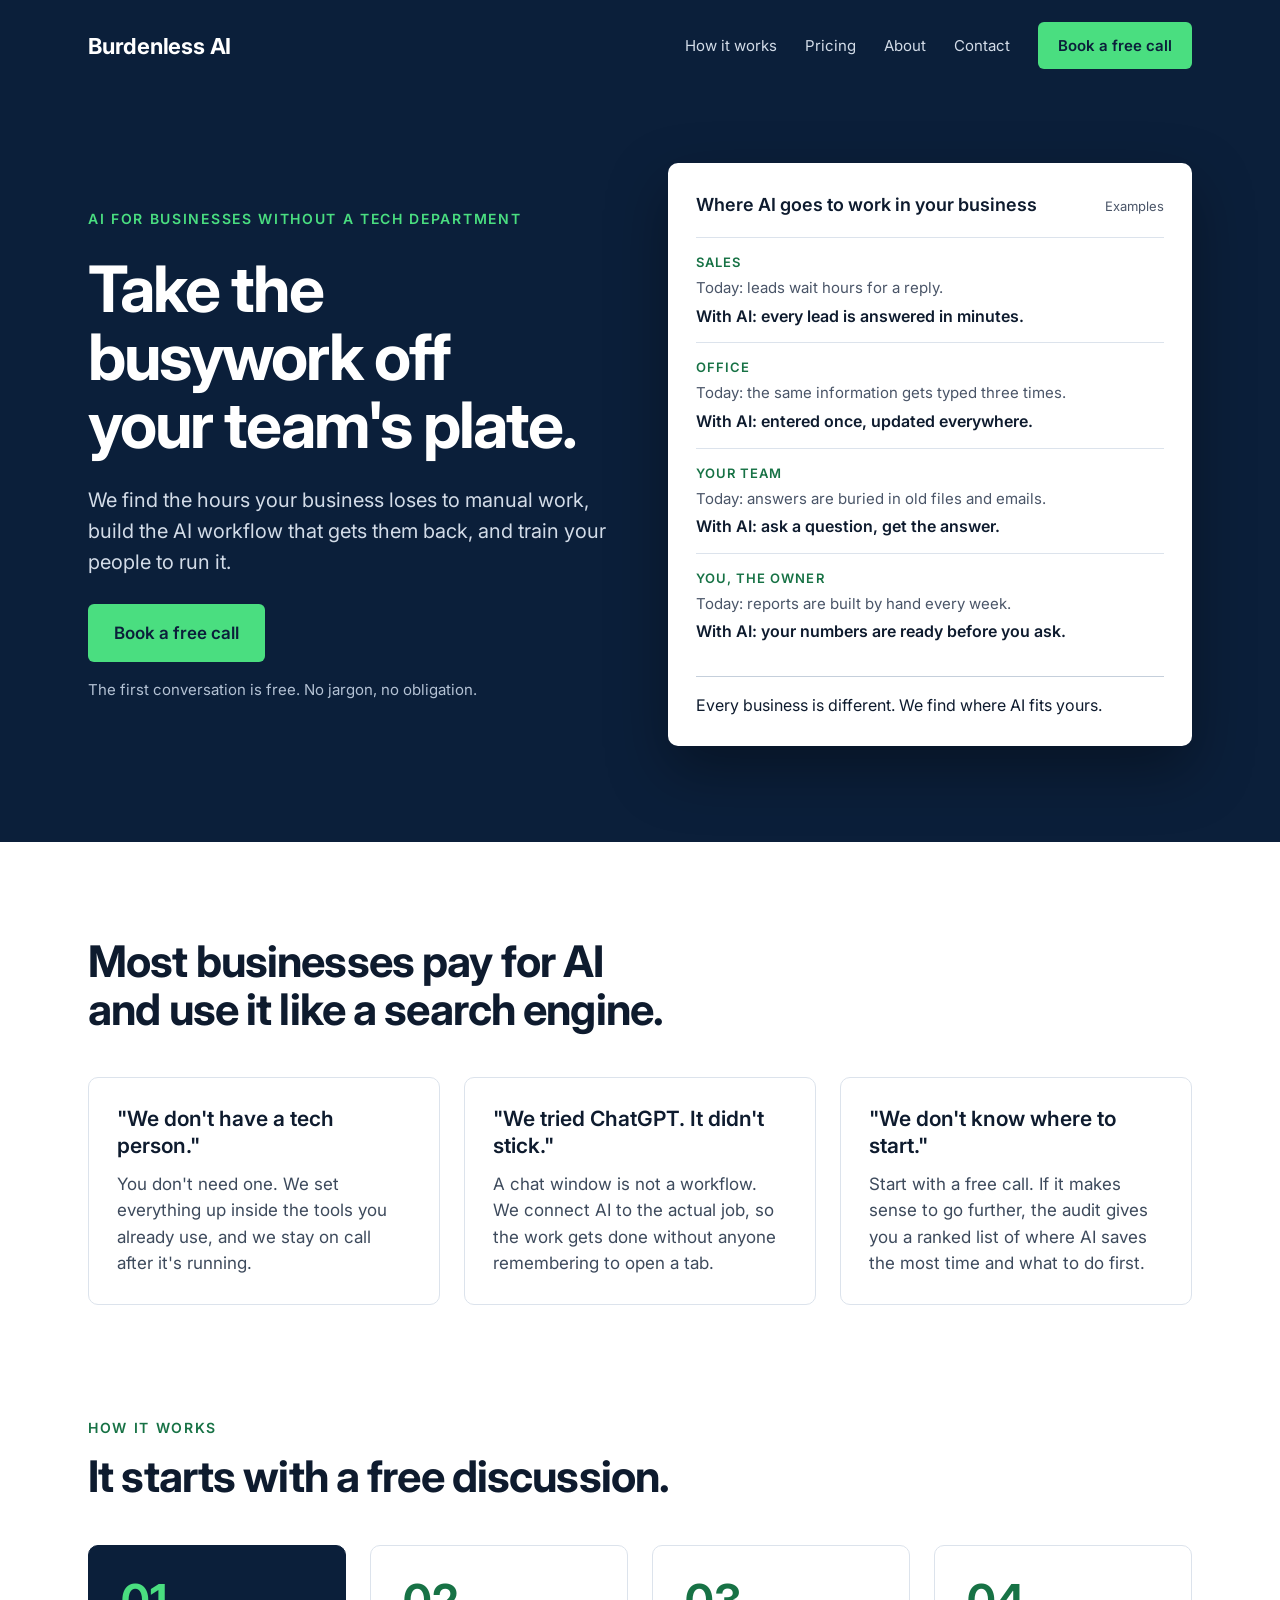
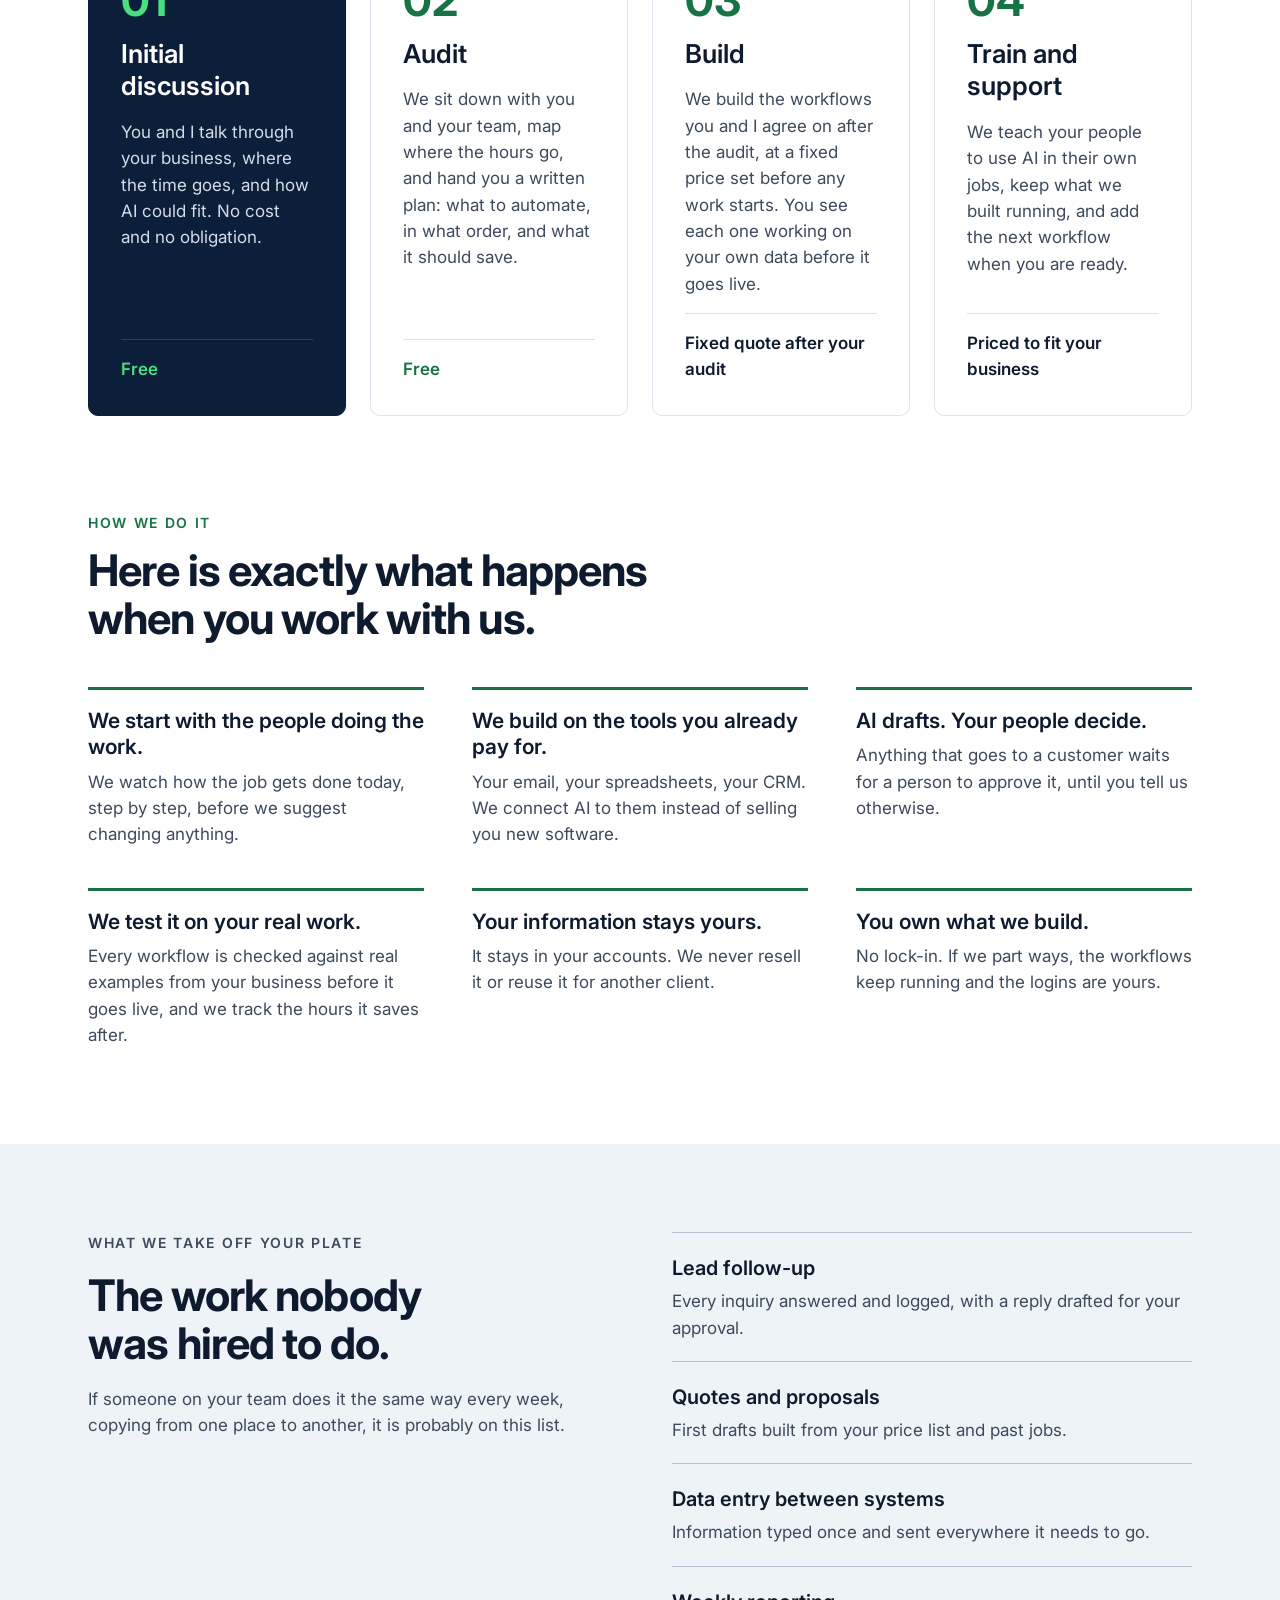
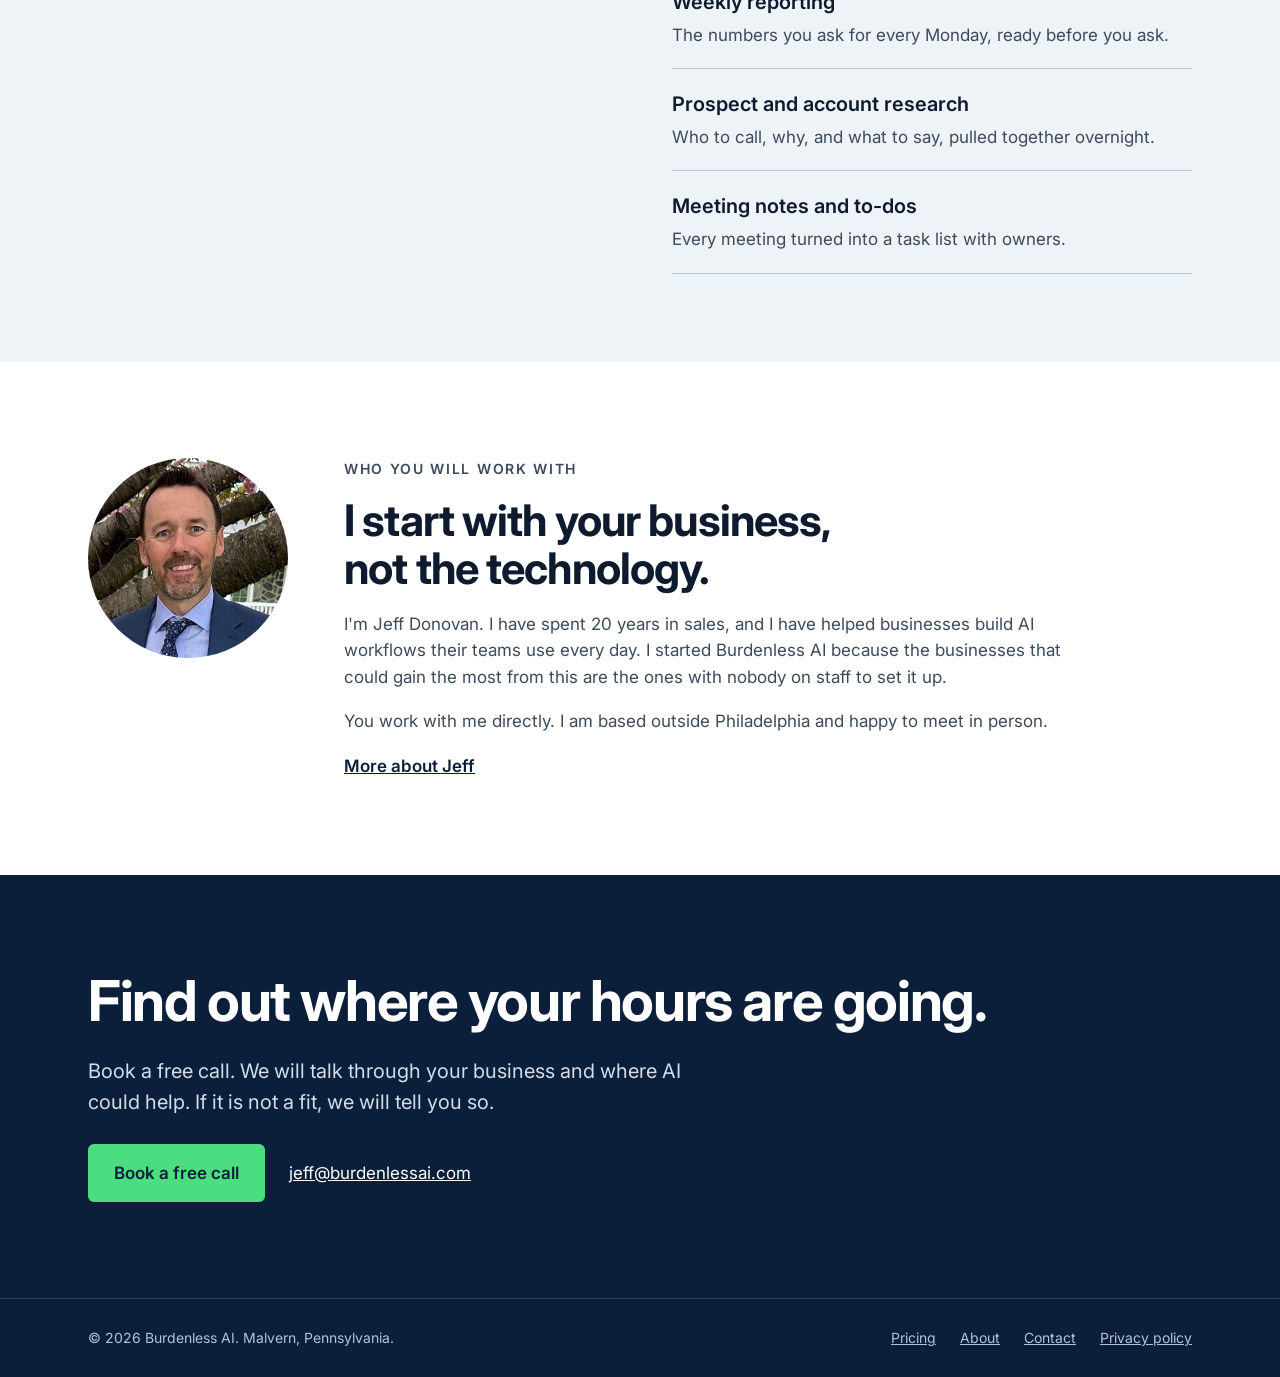
==== commit 680739bc: "Add photo to home page about section" ====
--- a/index.html
+++ b/index.html
@@ -104,12 +104,15 @@
 </section>
 
 <section id="about" class="wrap pad">
+  <div class="with-photo">
+  <img class="portrait" src="E5402247-4A9E-4D00-922A-A02076DFF45B_4_5005_c.jpeg" alt="Jeff Donovan" width="200" height="200">
   <div class="about">
     <p class="eyebrow">Who you will work with</p>
     <h2>I start with your business, not the technology.</h2>
     <p>I'm Jeff Donovan. I have spent 20 years in sales, and I have helped businesses build AI workflows their teams use every day. I started Burdenless AI because the businesses that could gain the most from this are the ones with nobody on staff to set it up.</p>
     <p>You work with me directly. I am based outside Philadelphia and happy to meet in person.</p>
     <p><a class="text-link" href="about.html">More about Jeff</a></p>
+  </div>
   </div>
 </section>
 </main>
--- a/styles.css
+++ b/styles.css
@@ -142,3 +142,6 @@
   .nav nav .btn.small { margin-left: auto; }
   .page-hero { padding-top: 32px; padding-bottom: 48px; }
 }
+.with-photo { display: grid; grid-template-columns: auto minmax(0, 1fr); gap: 32px 56px; align-items: start; }
+.portrait { width: 200px; height: 200px; border-radius: 50%; object-fit: cover; object-position: 100% 40%; display: block; }
+@media (max-width: 640px) { .with-photo { grid-template-columns: 1fr; } .portrait { width: 140px; height: 140px; } }
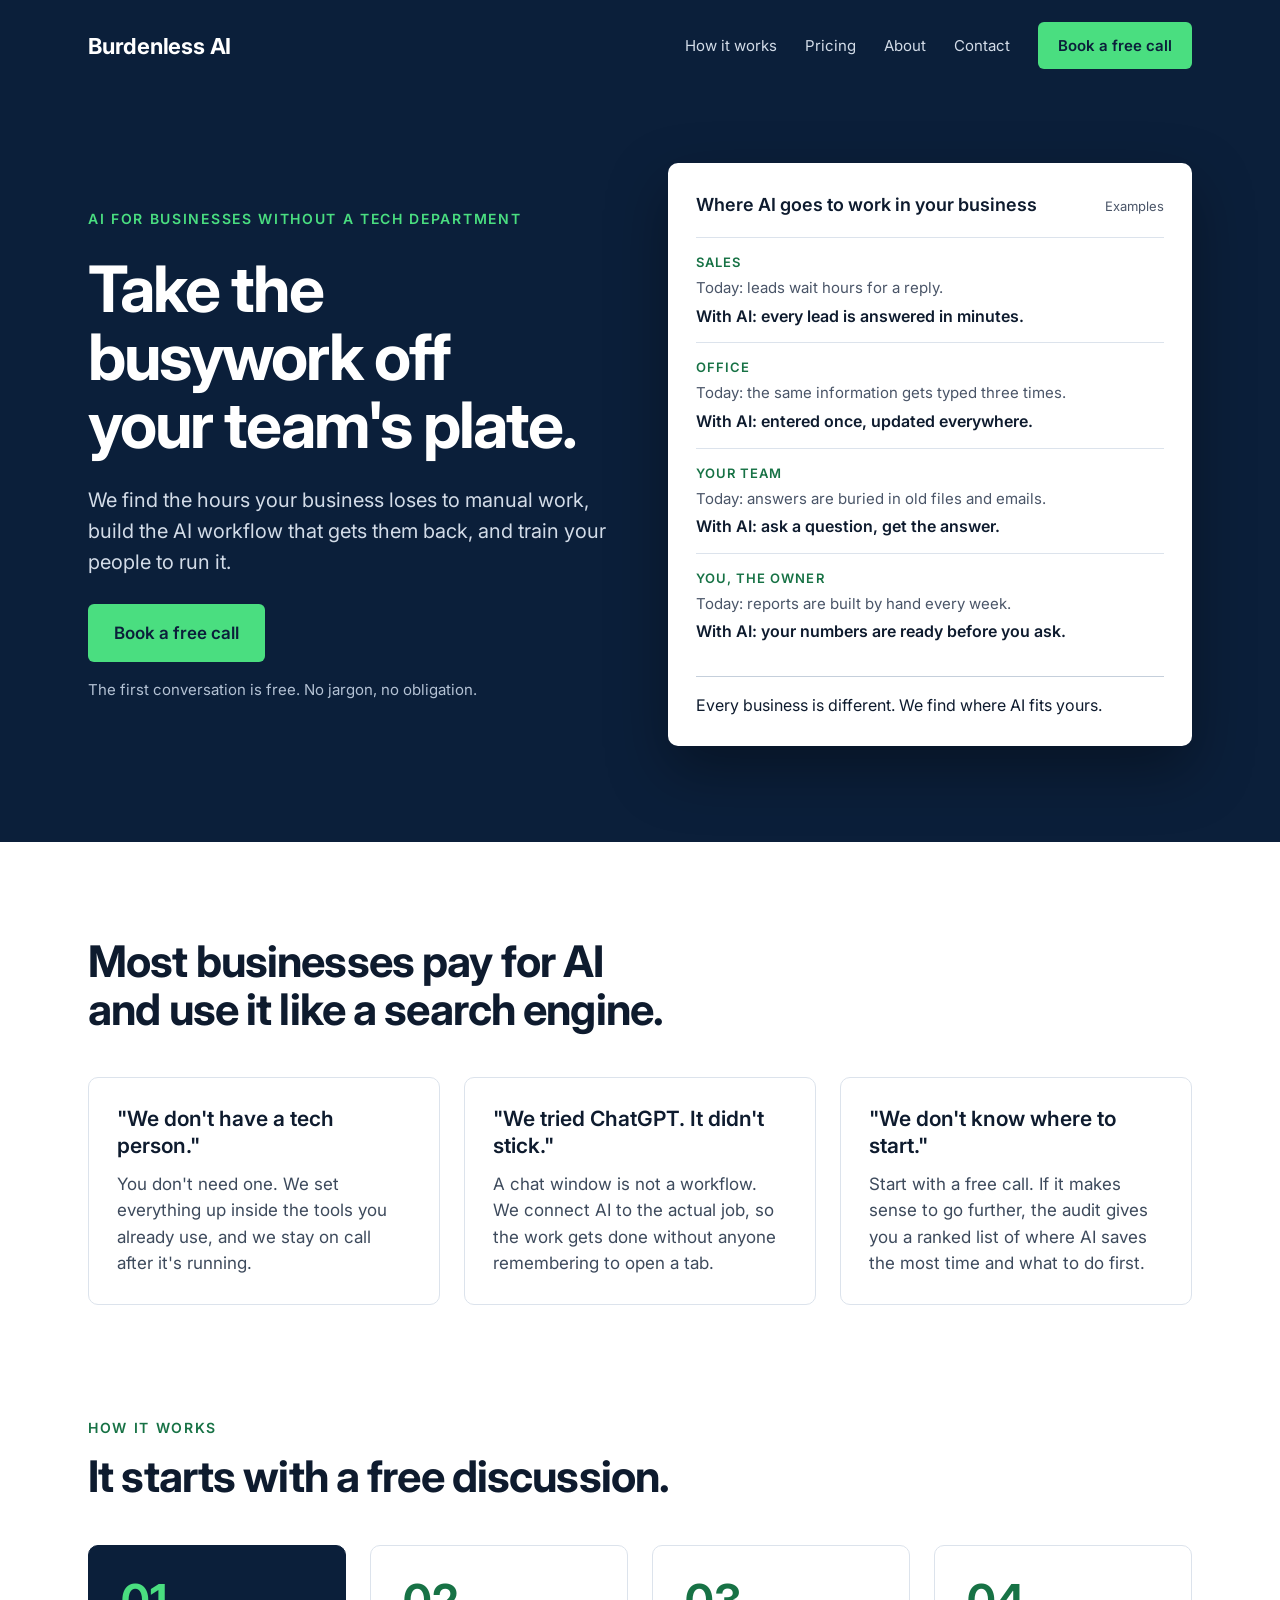
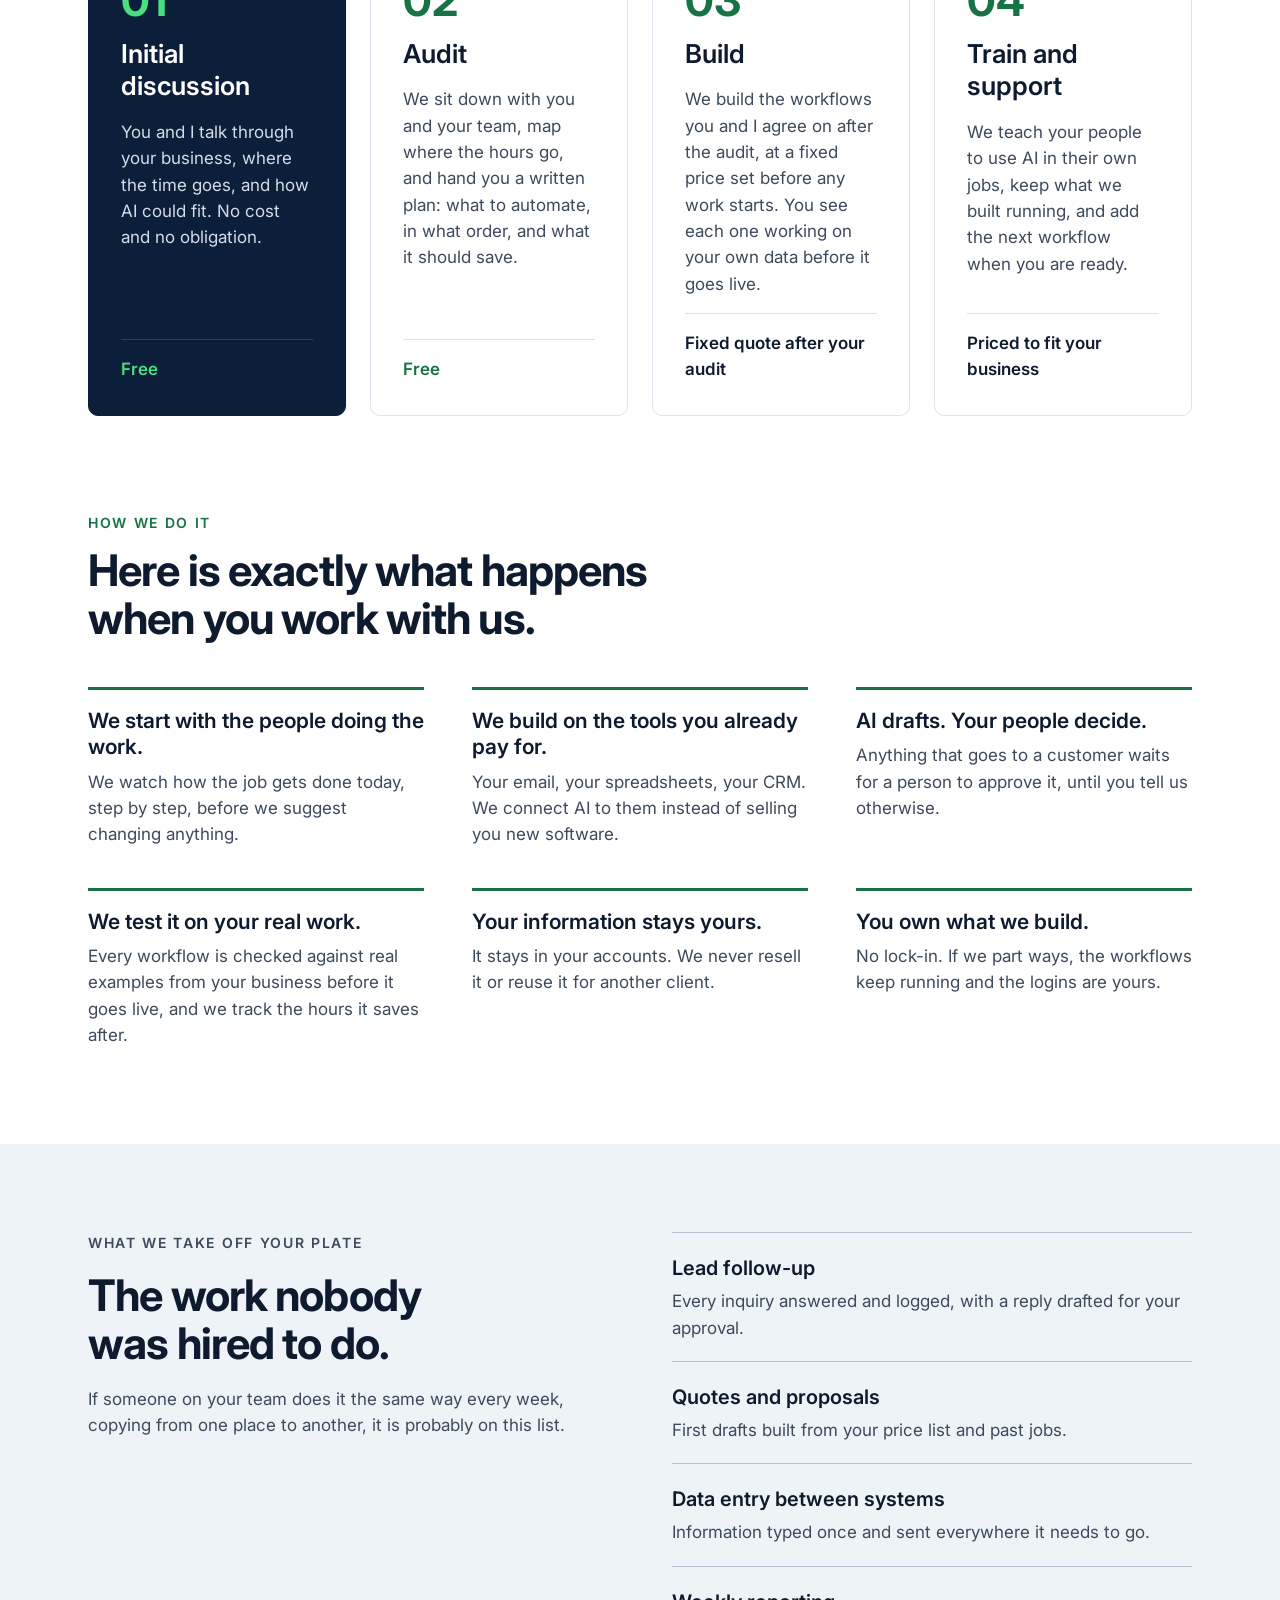
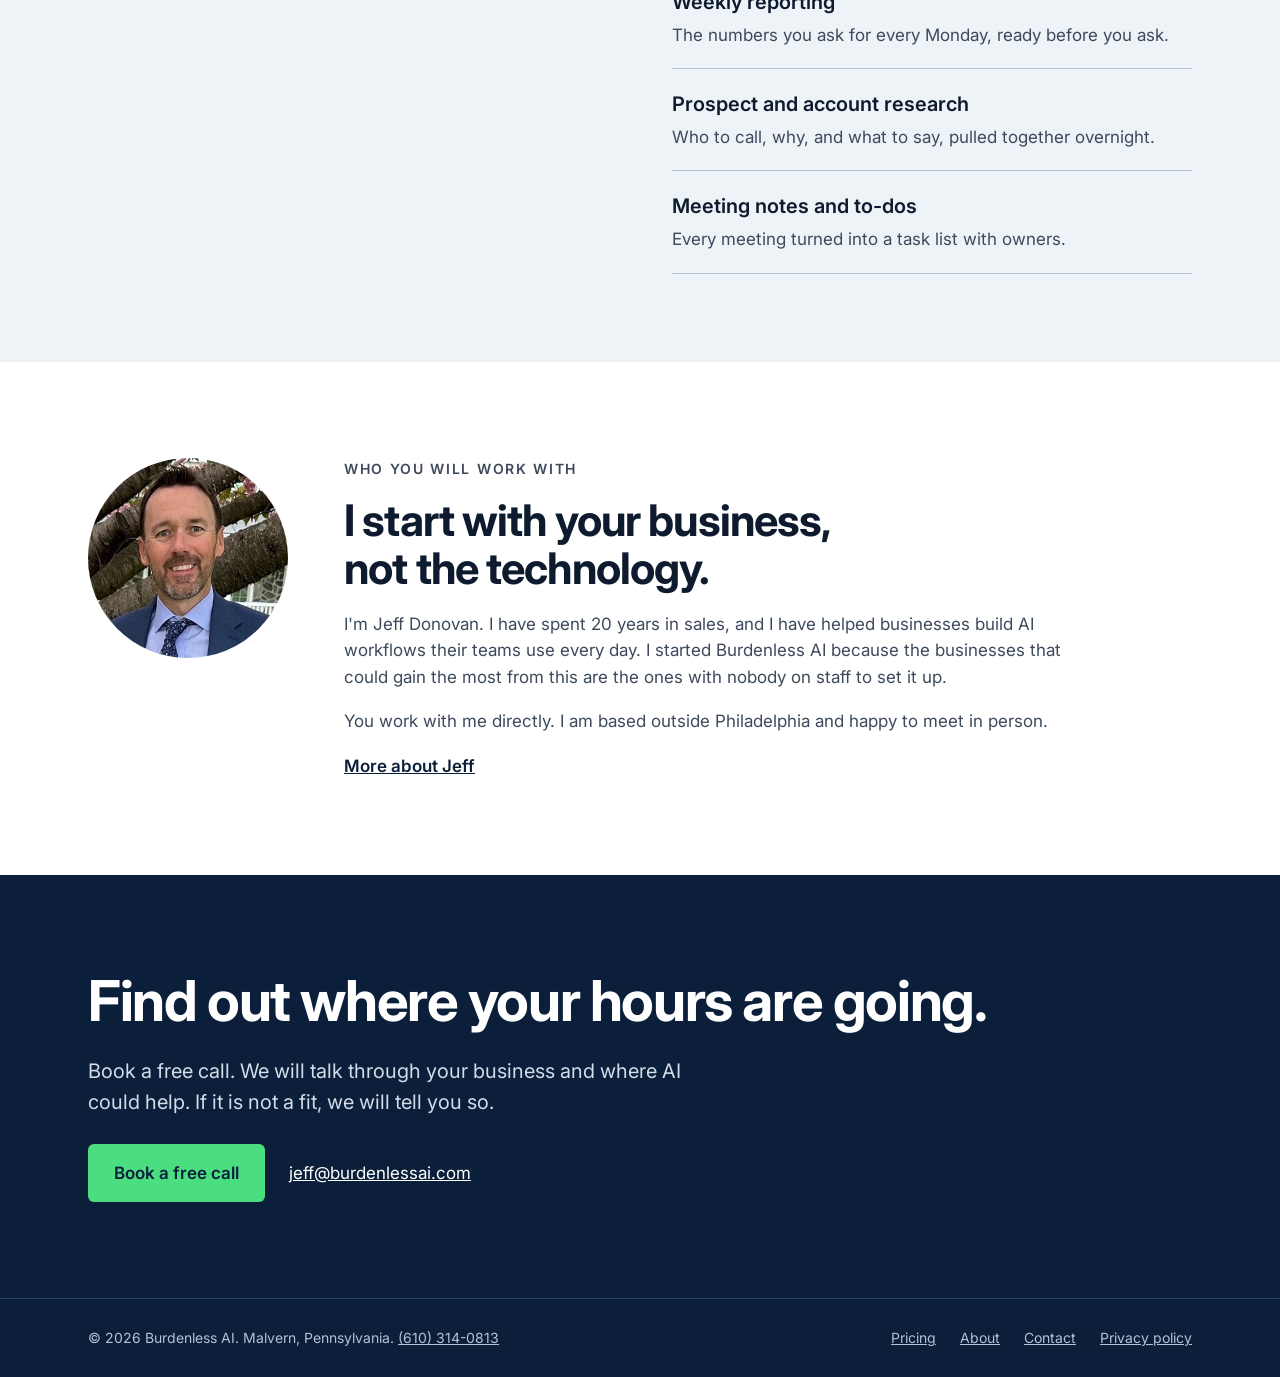
==== commit 7c046afc: "Add phone number to home page footer" ====
--- a/index.html
+++ b/index.html
@@ -128,7 +128,7 @@
   </div>
   <footer>
     <div class="wrap">
-      <span>© 2026 Burdenless AI. Malvern, Pennsylvania.</span>
+      <span>© 2026 Burdenless AI. Malvern, Pennsylvania. <a href="tel:+16103140813">(610) 314-0813</a></span>
       <span class="foot-links"><a href="pricing.html">Pricing</a><a href="about.html">About</a><a href="contact.html">Contact</a><a href="privacy.html">Privacy policy</a></span>
     </div>
   </footer>
